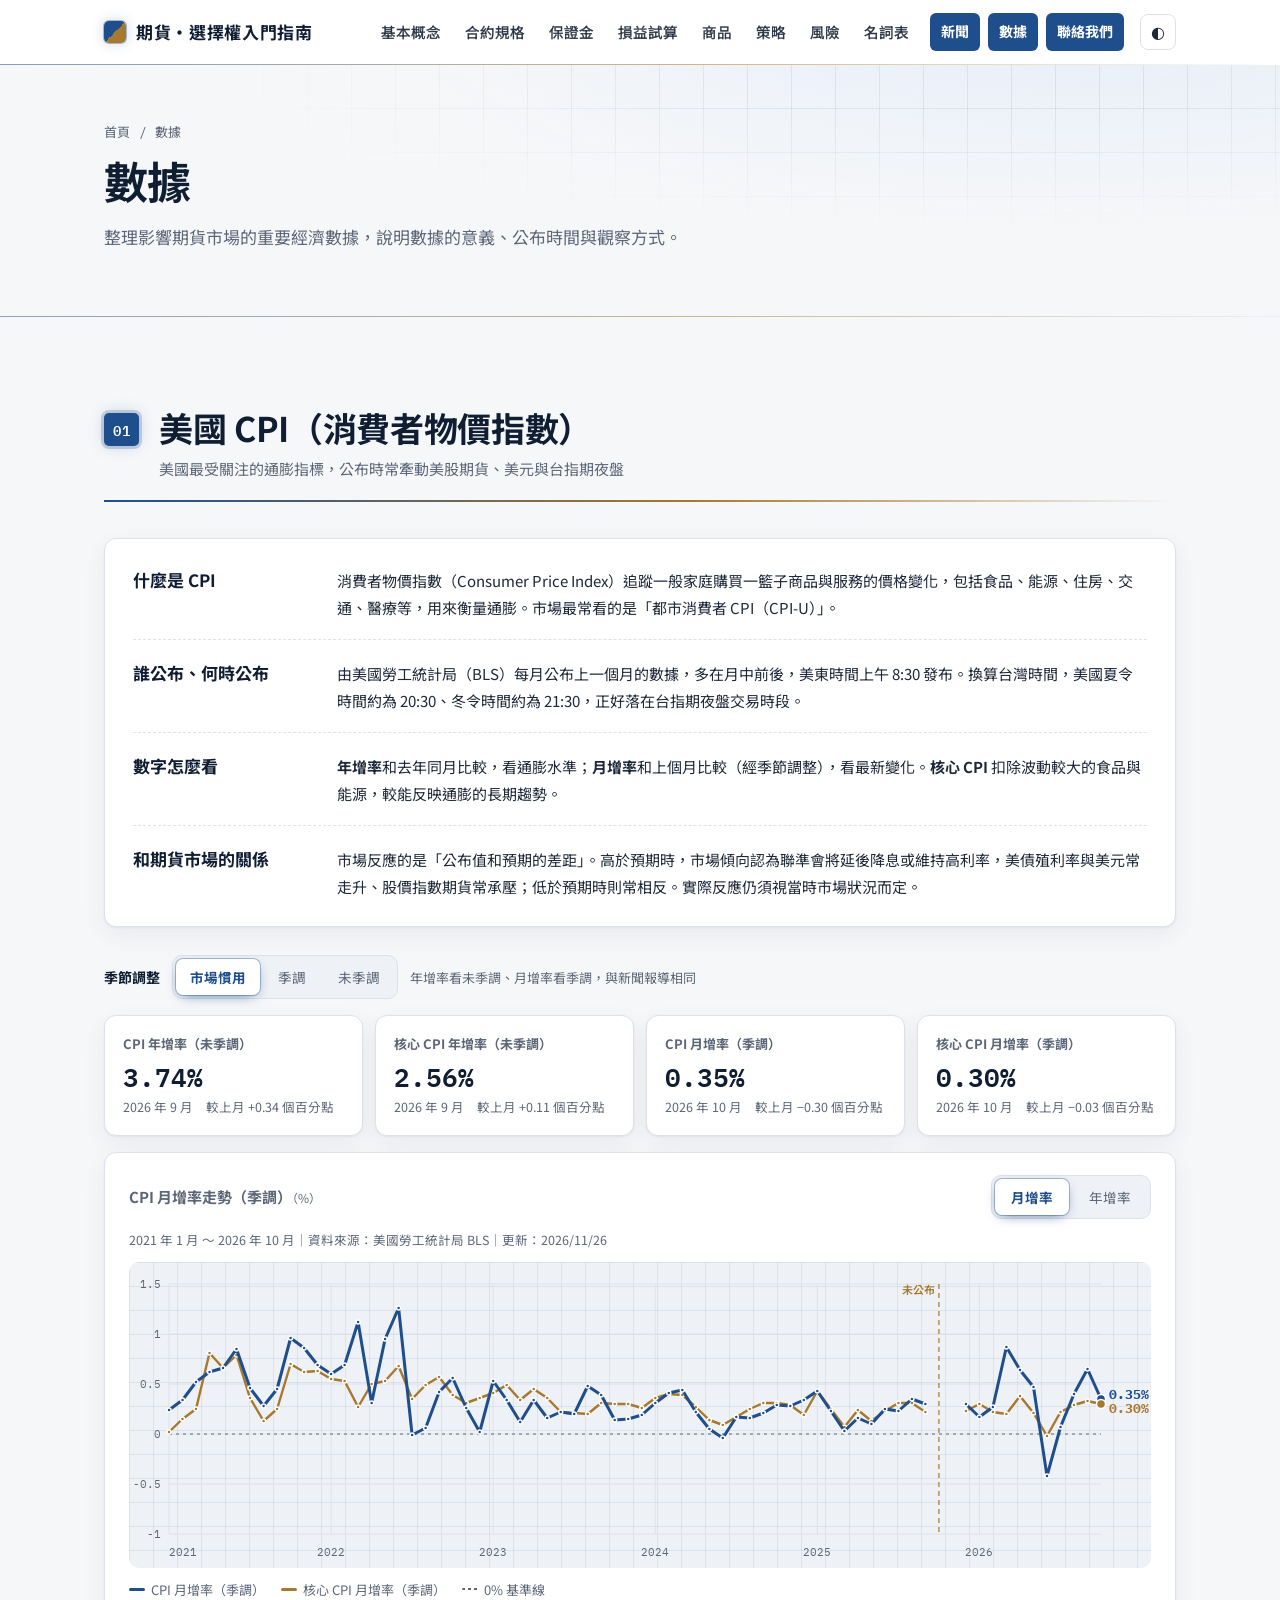
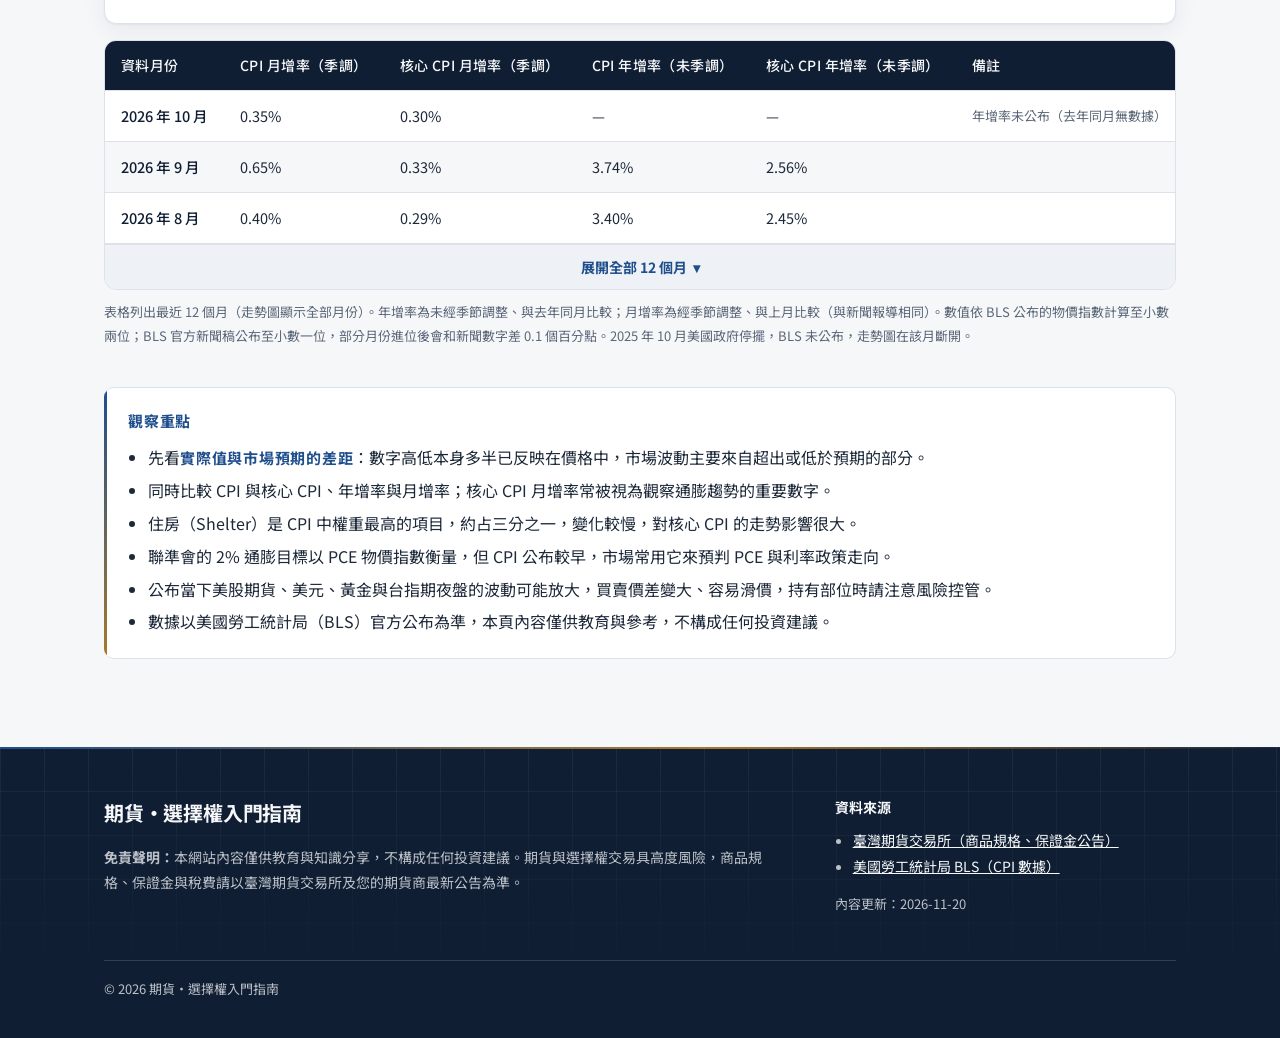
==== analysis.html @ 8fcea5b5 "數據頁：CPI 新增「季節調整」切換（市場慣用／季調／未季調），最新數據、走勢圖與表格同步切換並標示季調或未季調；data.js 加入季調年增率與未季調月增率 Co-Authored-By: Clau" ====
<!doctype html>
<html lang="zh-Hant">
<head>
  <meta charset="utf-8">
  <meta name="viewport" content="width=device-width, initial-scale=1">
  <title>數據｜期貨・選擇權入門指南</title>
  <meta name="description" content="影響期貨市場的重要經濟數據：美國 CPI（消費者物價指數）的意義、公布時間、觀察方式與走勢圖。">
  <link rel="preconnect" href="https://fonts.googleapis.com">
  <link rel="preconnect" href="https://fonts.gstatic.com" crossorigin>
  <!-- 字型非同步載入：先用系統字型顯示，不擋住畫面 -->
  <link rel="stylesheet" href="https://fonts.googleapis.com/css2?family=Noto+Sans+TC:wght@400;700&amp;family=IBM+Plex+Mono:wght@400;600&amp;display=swap" media="print" onload="this.media='all'">
  <noscript><link rel="stylesheet" href="https://fonts.googleapis.com/css2?family=Noto+Sans+TC:wght@400;700&amp;family=IBM+Plex+Mono:wght@400;600&amp;display=swap"></noscript>
  <link rel="stylesheet" href="style.css">
  <!-- 先套用上次選的深淺色，避免畫面閃一下 -->
  <script>try{var t=localStorage.getItem("theme");if(t)document.documentElement.dataset.theme=t}catch(e){}</script>
</head>
<body>
  <header class="topbar">
    <div class="wrap topbar-inner">
      <a class="brand" href="index.html"><span class="brand-mark" aria-hidden="true"></span>期貨・選擇權入門指南</a>
      <button class="menu-btn" aria-label="開啟選單" aria-expanded="false">☰</button>
      <nav class="nav">
        <a href="index.html#what">基本概念</a>
        <a href="index.html#terms">合約規格</a>
        <a href="index.html#margin">保證金</a>
        <a href="index.html#calc">損益試算</a>
        <a href="index.html#products">商品</a>
        <a href="options-strategy.html" data-page="strategy">策略</a>
        <a href="index.html#risk">風險</a>
        <a href="glossary.html" data-page="glossary">名詞表</a>
        <a href="news.html" data-page="news" class="nav-cta">新聞</a>
        <a href="analysis.html" data-page="analysis" class="nav-cta nav-cta-alt active" aria-current="page">數據</a>
        <a href="contact.html" data-page="contact" class="nav-cta">聯絡我們</a>
      </nav>
      <button class="theme-btn" aria-label="切換深淺色">◐</button>
    </div>
  </header>

  <main id="top">
    <section class="page-hero">
      <div class="wrap">
        <nav class="crumbs" aria-label="麵包屑"><a href="index.html">首頁</a><span>/</span>數據</nav>
        <h1>數據</h1>
        <!-- 篩選器恢復顯示時，把下一行換回：輸入選擇權報價與你對行情的看法，系統會判讀權利金貴或便宜，並從策略庫中篩選出符合條件的組合。 -->
        <p class="lead">整理影響期貨市場的重要經濟數據，說明數據的意義、公布時間與觀察方式。</p>
      </div>
    </section>

    <section class="section" id="cpi">
      <div class="wrap">
        <header class="sec-head">
          <span class="num">01</span>
          <div><h2>美國 CPI（消費者物價指數）</h2><p>美國最受關注的通膨指標，公布時常牽動美股期貨、美元與台指期夜盤</p></div>
        </header>

        <article class="card cpi-intro">
          <section class="cpi-item"><h3>什麼是 CPI</h3><p>消費者物價指數（Consumer Price Index）追蹤一般家庭購買一籃子商品與服務的價格變化，包括食品、能源、住房、交通、醫療等，用來衡量通膨。市場最常看的是「都市消費者 CPI（CPI-U）」。</p></section>
          <section class="cpi-item"><h3>誰公布、何時公布</h3><p>由美國勞工統計局（BLS）每月公布上一個月的數據，多在月中前後，美東時間上午 8:30 發布。換算台灣時間，美國夏令時間約為 20:30、冬令時間約為 21:30，正好落在台指期夜盤交易時段。</p></section>
          <section class="cpi-item"><h3>數字怎麼看</h3><p><b>年增率</b>和去年同月比較，看通膨水準；<b>月增率</b>和上個月比較（經季節調整），看最新變化。<b>核心 CPI</b> 扣除波動較大的食品與能源，較能反映通膨的長期趨勢。</p></section>
          <section class="cpi-item"><h3>和期貨市場的關係</h3><p>市場反應的是「公布值和預期的差距」。高於預期時，市場傾向認為聯準會將延後降息或維持高利率，美債殖利率與美元常走升、股價指數期貨常承壓；低於預期時則常相反。實際反應仍須視當時市場狀況而定。</p></section>
        </article>

        <div class="cpi-panel">
          <div class="cpi-adj" id="cpi-adj" hidden>
            <span class="cpi-adj-l">季節調整</span>
            <div class="tabs cpi-adj-tabs" role="group" aria-label="切換季調或未季調數字">
              <button type="button" class="tab active" data-adj="mkt" aria-pressed="true">市場慣用</button>
              <button type="button" class="tab" data-adj="sa" aria-pressed="false">季調</button>
              <button type="button" class="tab" data-adj="nsa" aria-pressed="false">未季調</button>
            </div>
            <span class="hint" id="cpi-adj-hint"></span>
          </div>
          <div class="cpi-kpis" id="cpi-kpis"></div>
          <p class="hint cpi-extra" id="cpi-extra" hidden></p>
          <div class="card cpi-chart-card">
            <div class="cpi-chart-h">
              <p class="sc-chart-h"><span id="cpi-title">CPI 月增率走勢</span><small>（%）</small></p>
              <div class="tabs cpi-tabs" role="group" aria-label="切換圖表檢視方式">
                <button type="button" class="tab active" data-mode="mom" aria-pressed="true">月增率</button>
                <button type="button" class="tab" data-mode="yoy" aria-pressed="false">年增率</button>
              </div>
            </div>
            <p class="hint cpi-meta" id="cpi-meta"></p>
            <!-- 圖表位置：在 data.js 的 usCpi.rows 填入數據後，這裡會自動畫出走勢圖 -->
            <div class="sc-chart cpi-chart" id="cpi-chart"></div>
            <div class="sc-legend">
              <span><i class="sc-sw sc-sw1"></i><span id="cpi-lg1">CPI 月增率</span></span>
              <span><i class="sc-sw sc-sw2"></i><span id="cpi-lg2">核心 CPI 月增率</span></span>
              <span><i class="sc-sw sc-sw-spot"></i><span id="cpi-lg3">0% 基準線</span></span>
            </div>
          </div>
          <div class="table-wrap cpi-table">
            <table>
              <thead id="cpi-head"></thead>
              <tbody id="cpi-rows"></tbody>
            </table>
            <button type="button" class="cpi-toggle" id="cpi-toggle" aria-controls="cpi-rows" aria-expanded="false" hidden></button>
          </div>
          <p class="hint cpi-note" id="cpi-note"></p>
        </div>

        <div class="keypoints">
          <b>觀察重點</b>
          <ul>
            <li>先看<b>實際值與市場預期的差距</b>：數字高低本身多半已反映在價格中，市場波動主要來自超出或低於預期的部分。</li>
            <li>同時比較 CPI 與核心 CPI、年增率與月增率；核心 CPI 月增率常被視為觀察通膨趨勢的重要數字。</li>
            <li>住房（Shelter）是 CPI 中權重最高的項目，約占三分之一，變化較慢，對核心 CPI 的走勢影響很大。</li>
            <li>聯準會的 2% 通膨目標以 PCE 物價指數衡量，但 CPI 公布較早，市場常用它來預判 PCE 與利率政策走向。</li>
            <li>公布當下美股期貨、美元、黃金與台指期夜盤的波動可能放大，買賣價差變大、容易滑價，持有部位時請注意風險控管。</li>
            <li>數據以美國勞工統計局（BLS）官方公布為準，本頁內容僅供教育與參考，不構成任何投資建議。</li>
          </ul>
        </div>
      </div>
    </section>

    <!-- 選擇權策略篩選器暫時停用：要恢復顯示，刪掉下一行的 hidden -->
    <section class="section" id="screener" hidden>
      <div class="wrap">
        <header class="sec-head">
          <span class="num">02</span>
          <div><h2>選擇權策略篩選器</h2><p>依你的報價、看法與資金條件，比較各策略的損益與所需資金</p></div>
        </header>

        <div class="sc">
          <form class="sc-form" id="sc-form" autocomplete="off">
            <fieldset class="sc-box">
              <legend><span class="sc-step">1</span>市場報價</legend>
              <div class="sc-row4">
                <label>台指現價<input id="sc-spot" type="number" step="any"></label>
                <label>期貨價格<input id="sc-fut" type="number" step="any"></label>
                <label>距到期天數<input id="sc-days" type="number" min="1" step="1"></label>
                <label>每檔間隔<select id="sc-step" aria-describedby="sc-chain-hint"></select></label>
              </div>
              <div class="sc-chain">
                <div class="sc-chain-h"><span>履約價</span><span>Call 權利金</span><span>Put 權利金</span></div>
                <div id="sc-chain"></div>
              </div>
              <p class="hint" id="sc-chain-hint">臺指選擇權履約價間距固定 50 點，表格的 5 檔依「每檔間隔」排開（都是 50 的倍數）。改變間隔時，價平以外的報價會清空並改用價平隱含波動率估算（灰字），請再填入實際報價。價平以台指現價最接近的履約價為準。</p>
              <details class="sc-more">
                <summary>判讀與保證金參數</summary>
                <div class="sc-row4">
                  <label>參考 IV（%）<input id="sc-refiv" type="number" min="1" step="any"></label>
                  <label>A 值（元）<input id="sc-a" type="number" min="0" step="any"></label>
                  <label>B 值（元）<input id="sc-b" type="number" min="0" step="any"></label>
                  <label>C 值（元）<input id="sc-cval" type="number" min="0" step="any"></label>
                </div>
                <p class="hint">參考 IV 用來判斷權利金偏貴或偏便宜，可填近期平均 IV 或台指 VIX。A、B、C 值預設帶入期交所公告的臺指選擇權原始保證金（<span id="sc-mdate"></span>），期交所調整時可自行修改。</p>
              </details>
            </fieldset>

            <fieldset class="sc-box">
              <legend><span class="sc-step">2</span>你的看法與條件</legend>
              <div class="seg sc-seg sc-seg6" role="radiogroup" aria-label="行情看法">
                <label><input type="radio" name="sc-view" value="bigup"><span>大漲</span></label>
                <label><input type="radio" name="sc-view" value="up" checked><span>小漲</span></label>
                <label><input type="radio" name="sc-view" value="flat"><span>盤整</span></label>
                <label><input type="radio" name="sc-view" value="dn"><span>小跌</span></label>
                <label><input type="radio" name="sc-view" value="bigdn"><span>大跌</span></label>
                <label><input type="radio" name="sc-view" value="vol"><span>大波動</span></label>
              </div>
              <div class="sc-row2">
                <label>目標價（可不填）<input id="sc-target" type="number" step="any" placeholder="依看法自動設定"></label>
                <label>資金上限（元）<input id="sc-budget" type="number" min="0" step="any"></label>
              </div>
              <div class="sc-row2">
                <div class="sc-field"><span class="sc-lbl">風險限制</span>
                  <div class="seg sc-seg" role="radiogroup" aria-label="風險限制">
                    <label><input type="radio" name="sc-risk" value="limited" checked><span>虧損有上限</span></label>
                    <label><input type="radio" name="sc-risk" value="any"><span>不限</span></label>
                  </div>
                </div>
                <div class="sc-field"><span class="sc-lbl">優先考量</span>
                  <div class="seg sc-seg" role="radiogroup" aria-label="優先考量">
                    <label><input type="radio" name="sc-rank" value="ret" checked><span>報酬</span></label>
                    <label><input type="radio" name="sc-rank" value="cost"><span>成本</span></label>
                  </div>
                </div>
              </div>
            </fieldset>
          </form>

          <div class="sc-out" aria-live="polite">
            <div class="calc-output sc-read">
              <div class="sc-read-h"><span class="sc-step">3</span>市場判讀</div>
              <div class="out-grid sc-read-grid" id="sc-read"></div>
              <p class="note" id="sc-read-note"></p>
            </div>
            <div class="sc-res">
              <div class="sc-res-h"><span class="sc-step">4</span><div><b>符合你條件的策略</b><small id="sc-count"></small></div></div>
              <div id="sc-top"></div>
              <div class="card sc-chart-card" id="sc-chart-card">
                <p class="sc-chart-h">到期損益比較<small>（點）</small></p>
                <div class="sc-chart" id="sc-chart"></div>
                <div class="sc-legend" id="sc-legend"></div>
              </div>
              <div id="sc-more"></div>
            </div>
          </div>
        </div>

        <div class="keypoints">
          <b>篩選方式</b>
          <ul>
            <li>先依看法設定情境價：沒填目標價時，小漲／小跌為現價 ± 0.4 倍預期波動，大漲／大跌為 ± 1 倍，盤整為現價，大波動看上下兩邊各 1.3 倍（你預期的波動要比市場大）。</li>
            <li>只留下「看對時會賺錢、而且明顯比看錯方向時好」的策略；大漲／大跌還要比價格不動時賺得多，盤整則要比價格大幅移動時好。看對時的獲利也要夠大（相對於可能的虧損），再排除超出資金上限或不符合風險限制的組合。</li>
            <li>報酬是看對時的獲利 ÷ 所需資金；成本是所需資金（權利金 ＋ 保證金估算）。</li>
            <li>權利金偏高時，先收權利金的策略略為加分；偏低時，付權利金的策略略為加分。每個策略會比較不同履約價的組合，只顯示條件最好的那一組。</li>
            <li>保證金依期交所公式粗估：單一賣方為權利金市值 ＋ Max(A 值 − 價外值, B 值)，價差拆成組合單計算，實際以期貨商計收為準。</li>
            <li>本工具僅供教育與試算參考，不構成任何投資建議。</li>
          </ul>
        </div>
        <div class="back-row"><a class="btn ghost" href="options-strategy.html">查看全部選擇權策略 →</a></div>
      </div>
    </section>
  </main>

  <footer class="footer">
    <div class="wrap footer-grid">
      <div>
        <p class="footer-brand">期貨・選擇權入門指南</p>
        <p><strong>免責聲明：</strong>本網站內容僅供教育與知識分享，不構成任何投資建議。期貨與選擇權交易具高度風險，商品規格、保證金與稅費請以臺灣期貨交易所及您的期貨商最新公告為準。</p>
      </div>
      <div>
        <p class="footer-h">資料來源</p>
        <ul class="sources">
          <li><a href="https://www.taifex.com.tw/" target="_blank" rel="noopener">臺灣期貨交易所（商品規格、保證金公告）</a></li>
          <li><a href="https://www.bls.gov/cpi/" target="_blank" rel="noopener">美國勞工統計局 BLS（CPI 數據）</a></li>
        </ul>
        <p class="small">內容更新：<span id="updated"></span></p>
      </div>
    </div>
    <div class="wrap"><p class="small copy">© <span id="year"></span> 期貨・選擇權入門指南</p></div>
  </footer>

  <script src="data.js" defer></script>
  <script src="script.js" defer></script>
</body>
</html>
---- style.css ----
/* ============ 色彩（想換配色改這裡） ============ */
:root {
  --bg: #f6f7f9;
  --bg-alt: #eef1f5;
  --surface: #ffffff;
  --ink: #0f1e33;        /* 主要深色（標題、品牌） */
  --text: #1d2939;
  --muted: #5b6778;
  --line: #dde2ea;
  --accent: #1f4e8c;     /* 主色 */
  --accent-soft: #e6eef8;
  --gold: #a7792e;       /* 點綴色 */
  --up: #c62828;         /* 台灣慣例：紅漲 */
  --down: #13804a;       /* 綠跌 */
  --warn-bg: #fdf3f2;
  --warn-line: #c62828;
  --shadow: 0 1px 2px rgba(15,30,51,.05), 0 8px 24px rgba(15,30,51,.06);
  color-scheme: light;
}
@media (prefers-color-scheme: dark) {
  :root:not([data-theme="light"]) {
    --bg: #0c1420; --bg-alt: #111b2a; --surface: #162234; --ink: #e8edf5; --text: #d9e0ea; --muted: #94a1b3;
    --line: #26344a; --accent: #7aa7e6; --accent-soft: #1a2c47; --gold: #d4a75a; --up: #ff6b6b; --down: #3ccf86;
    --warn-bg: #2a1a1d; --warn-line: #ff6b6b; --shadow: none; color-scheme: dark;
  }
}
:root[data-theme="dark"] {
  --bg: #0c1420; --bg-alt: #111b2a; --surface: #162234; --ink: #e8edf5; --text: #d9e0ea; --muted: #94a1b3;
  --line: #26344a; --accent: #7aa7e6; --accent-soft: #1a2c47; --gold: #d4a75a; --up: #ff6b6b; --down: #3ccf86;
  --warn-bg: #2a1a1d; --warn-line: #ff6b6b; --shadow: none; color-scheme: dark;
}

/* ============ 基礎 ============ */
* { box-sizing: border-box; }
[hidden] { display: none !important; }
html { scroll-behavior: smooth; scroll-padding-top: 76px; }
body {
  margin: 0; background: var(--bg); color: var(--text);
  font-family: "Noto Sans TC", "PingFang TC", "Microsoft JhengHei", system-ui, -apple-system, sans-serif;
  line-height: 1.8; font-size: 16px; -webkit-font-smoothing: antialiased;
}
.wrap { max-width: 1120px; margin: 0 auto; padding: 0 24px; }
a { color: var(--accent); }
.mono, .num-table td, .out-grid b, .out-main strong, .out-main em {
  font-family: "IBM Plex Mono", ui-monospace, monospace; font-variant-numeric: tabular-nums;
}
h1, h2, .footer-brand { font-family: inherit; font-weight: 700; letter-spacing: -.01em; color: var(--ink); }

/* ============ 頂部選單 ============ */
.topbar {
  position: sticky; top: 0; z-index: 10;
  background: color-mix(in srgb, var(--surface) 92%, transparent);
  backdrop-filter: blur(10px); border-bottom: 1px solid var(--line);
}
.topbar-inner { display: flex; align-items: center; gap: 16px; height: 64px; }
.brand { display: flex; align-items: center; gap: 10px; font-weight: 700; font-size: 17px; color: var(--ink); text-decoration: none; letter-spacing: .04em; white-space: nowrap; }
.brand-mark { width: 22px; height: 22px; border-radius: 5px; background: linear-gradient(135deg, var(--accent) 0 50%, var(--gold) 50% 100%); }
.nav { display: flex; gap: 2px; margin-left: auto; align-items: center; }
.nav a { color: var(--muted); text-decoration: none; font-size: 14px; padding: 6px 11px; border-radius: 6px; white-space: nowrap; }
.nav a:hover, .nav a.active { color: var(--ink); background: var(--bg-alt); }
.nav a.nav-cta { background: var(--accent); color: #fff; font-weight: 700; margin-left: 8px; }
.nav a.nav-cta:hover { background: var(--accent); color: #fff; filter: brightness(1.1); }
/* 數據：與「聯絡我們」同款實心按鈕；兩顆並排時間距縮小 */
.nav a.nav-cta + a.nav-cta { margin-left: 6px; }
.coming-soon { max-width: 640px; }
.card.coming-soon p { margin: 4px 0 20px; }
.coming-actions { display: flex; gap: 12px; flex-wrap: wrap; }
:root[data-theme="dark"] .nav a.nav-cta { color: #0c1420; }
@media (prefers-color-scheme: dark) { :root:not([data-theme="light"]) .nav a.nav-cta { color: #0c1420; } }
.theme-btn, .menu-btn {
  border: 1px solid var(--line); background: var(--surface); color: var(--text);
  width: 36px; height: 36px; border-radius: 8px; cursor: pointer; font-size: 16px; flex: none;
}
.menu-btn { display: none; margin-left: auto; }

/* ============ 封面 ============ */
.hero { padding: 72px 0 56px; background:
  radial-gradient(1200px 400px at 85% -10%, var(--accent-soft), transparent 70%), var(--bg);
  border-bottom: 1px solid var(--line); }
.hero-grid { display: grid; grid-template-columns: 1.25fr 1fr; gap: 56px; align-items: center; }
.kicker { color: var(--gold); font-weight: 700; font-size: 14px; letter-spacing: .12em; margin: 0 0 14px; }
.hero h1 { font-size: clamp(32px, 5vw, 52px); line-height: 1.25; margin: 0 0 20px; font-weight: 700; letter-spacing: .01em; }
.hero h1 em { font-style: normal; color: var(--accent); }
.lead { font-size: 17px; color: var(--muted); margin: 0 0 30px; max-width: 600px; }
.hero-cta { display: flex; gap: 12px; flex-wrap: wrap; }
.btn { display: inline-block; padding: 12px 24px; border-radius: 8px; font-weight: 700; text-decoration: none; font-size: 15px; }
.btn.primary { background: var(--accent); color: #fff; }
:root[data-theme="dark"] .btn.primary { color: #0c1420; }
@media (prefers-color-scheme: dark) { :root:not([data-theme="light"]) .btn.primary { color: #0c1420; } }
.btn.ghost { border: 1px solid var(--line); color: var(--ink); background: var(--surface); }

/* 規格卡 */
.spec-sheet { background: var(--surface); border: 1px solid var(--line); border-radius: 14px; box-shadow: var(--shadow); overflow: hidden; }
.spec-sheet header { display: flex; align-items: center; gap: 14px; padding: 18px 22px; border-bottom: 1px solid var(--line); }
.spec-code { background: var(--ink); color: var(--bg); font-weight: 600; font-size: 15px; padding: 6px 10px; border-radius: 6px; }
.spec-sheet header b { display: block; color: var(--ink); font-size: 17px; line-height: 1.3; }
.spec-sheet header small { color: var(--muted); font-size: 13px; }
.spec-sheet dl { margin: 0; padding: 6px 22px; }
.spec-sheet dl div { display: flex; justify-content: space-between; gap: 16px; padding: 10px 0; border-bottom: 1px dashed var(--line); font-size: 15px; }
.spec-sheet dl div:last-child { border-bottom: 0; }
.spec-sheet dt { color: var(--muted); }
.spec-sheet dd { margin: 0; text-align: right; color: var(--ink); }
.spec-example { background: var(--accent-soft); padding: 14px 22px; display: flex; flex-direction: column; }
.spec-example span { font-size: 13px; color: var(--muted); }
.spec-example b { color: var(--accent); font-size: 17px; }
.spec-note { margin: 0; padding: 10px 22px; font-size: 12px; color: var(--muted); border-top: 1px solid var(--line); }

.stats { display: grid; grid-template-columns: repeat(4, 1fr); margin-top: 56px; border-top: 1px solid var(--line); }
.stats div { padding: 20px 20px 0 0; border-right: 1px solid var(--line); padding-left: 20px; }
.stats div:first-child { padding-left: 0; }
.stats div:last-child { border-right: 0; }
.stat-k { display: block; font-weight: 700; color: var(--ink); font-size: 17px; }
.stat-v { color: var(--muted); font-size: 14px; }

/* ============ 段落 ============ */
.section { padding: 88px 0; }
.section.alt { background: var(--bg-alt); }
.sec-head { display: flex; gap: 20px; align-items: flex-start; margin-bottom: 36px; padding-bottom: 20px; border-bottom: 2px solid var(--ink); }
.sec-head .num { font-family: "IBM Plex Mono", monospace; font-size: 14px; font-weight: 600; color: #fff; background: var(--accent); padding: 4px 9px; border-radius: 5px; margin-top: 8px; }
:root[data-theme="dark"] .sec-head .num { color: #0c1420; }
@media (prefers-color-scheme: dark) { :root:not([data-theme="light"]) .sec-head .num { color: #0c1420; } }
.sec-head h2 { font-size: clamp(26px, 3.6vw, 34px); margin: 0; line-height: 1.35; }
.sec-head p { margin: 4px 0 0; color: var(--muted); font-size: 15px; }
h3 { margin: 0 0 8px; font-size: 18px; color: var(--ink); }
h3.sub { margin: 52px 0 16px; font-size: 20px; padding-left: 12px; border-left: 4px solid var(--gold); line-height: 1.4; }
.prose h3.sub:first-of-type { margin-top: 32px; }
.intro { color: var(--muted); margin: -6px 0 20px; max-width: 760px; }
.two-col { display: grid; grid-template-columns: 1.05fr 1fr; gap: 48px; align-items: start; }
.prose p { margin: 0 0 16px; }

.card { background: var(--surface); border: 1px solid var(--line); border-radius: 12px; padding: 22px 24px; box-shadow: var(--shadow); }
.card p { margin: 0; color: var(--muted); font-size: 15px; }
.grid { display: grid; grid-template-columns: repeat(auto-fill, minmax(250px, 1fr)); gap: 16px; }
.card-idx { display: block; font-family: "IBM Plex Mono", monospace; font-size: 12px; color: var(--gold); font-weight: 600; letter-spacing: .08em; margin-bottom: 6px; }
.spec-grid { grid-template-columns: repeat(3, 1fr); }
.spec-grid .card { border-top: 3px solid var(--accent); }
@media (max-width: 860px) { .spec-grid { grid-template-columns: repeat(2, 1fr); } }
@media (max-width: 540px) { .spec-grid { grid-template-columns: 1fr; } }

.roles { list-style: none; padding: 0; margin: 0; display: grid; gap: 10px; }
.roles li { display: grid; grid-template-columns: 72px 1fr; gap: 12px; padding: 14px 16px; background: var(--surface); border: 1px solid var(--line); border-radius: 10px; }
.roles b { color: var(--accent); }
.roles span { color: var(--muted); font-size: 15px; }

/* 圖表 */
.figure { margin: 0; background: var(--surface); border: 1px solid var(--line); border-radius: 12px; padding: 18px 20px; box-shadow: var(--shadow); }
.figure figcaption { display: flex; justify-content: space-between; flex-wrap: wrap; gap: 4px 12px; margin-bottom: 10px; font-size: 14px; }
.figure figcaption b { color: var(--ink); }
.figure figcaption span { color: var(--muted); }
.figure svg { width: 100%; height: auto; display: block; }
.fig-note { font-size: 13px; color: var(--muted); margin: 10px 0 0; }
.grid-lines line { stroke: var(--line); stroke-width: 1; }
.axis { stroke: var(--muted); stroke-width: 1.2; }
.tick text { fill: var(--muted); font-size: 11px; font-family: "IBM Plex Mono", monospace; }
.ln-long { stroke: var(--up); stroke-width: 2.5; }
.ln-short { stroke: var(--down); stroke-width: 2.5; }
.dot { fill: var(--ink); }
.lbl-long { fill: var(--up); font-size: 13px; font-weight: 700; }
.lbl-short { fill: var(--down); font-size: 13px; font-weight: 700; }
.lbl-mute { fill: var(--muted); font-size: 12px; }
.ln-equity { fill: none; stroke: var(--accent); stroke-width: 2.5; }
.ln-init { stroke: var(--muted); stroke-width: 1.2; stroke-dasharray: 5 4; }
.ln-maint { stroke: var(--up); stroke-width: 1.4; stroke-dasharray: 5 4; }
.pt { fill: var(--surface); stroke: var(--accent); stroke-width: 2.5; }
.pt.call { fill: var(--up); stroke: var(--up); }
.lbl-call { fill: var(--up); font-size: 12px; font-weight: 700; }
.lbl-val { fill: var(--ink); font-size: 11px; font-family: "IBM Plex Mono", monospace; }

.mc { display: grid; grid-template-columns: 1fr 1fr; gap: 24px; align-items: start; }

/* 表格 */
.table-wrap { overflow-x: auto; border: 1px solid var(--line); border-radius: 12px; background: var(--surface); }
table { width: 100%; border-collapse: collapse; font-size: 15px; min-width: 520px; }
th, td { text-align: left; padding: 12px 16px; border-bottom: 1px solid var(--line); }
thead th { background: var(--ink); color: var(--bg); font-weight: 500; font-size: 14px; letter-spacing: .03em; }
tbody tr:last-child td { border-bottom: 0; }
tbody tr:nth-child(even) td { background: color-mix(in srgb, var(--bg-alt) 55%, transparent); }
tbody td:first-child { font-weight: 500; color: var(--ink); }
.compare td.hl { color: var(--up); font-weight: 700; }
.num-table { min-width: 460px; }
.num-table td:not(:first-child), .num-table th:not(:first-child) { text-align: right; }
.num-table td:first-child { font-family: "Noto Sans TC", sans-serif; }
.tag { display: inline-block; font-family: "Noto Sans TC", sans-serif; font-size: 12px; padding: 2px 8px; border-radius: 99px; background: var(--bg-alt); color: var(--muted); }
.tag.call { background: var(--up); color: #fff; font-weight: 700; }
.tag.cut { background: var(--ink); color: var(--bg); font-weight: 700; }
#settle-list { grid-template-columns: repeat(auto-fit, minmax(250px, 1fr)); }
.settle-formula { margin-top: 18px; }
.wrap > h3.sub:first-child { margin-top: 0; }
.settle-link { margin-top: 28px; }
.ct-open { max-width: 640px; margin-top: 20px; }
.ct-layout { display: grid; grid-template-columns: minmax(0, 480px) minmax(0, 1fr); gap: 32px; align-items: start; }
.ct-layout .ct-flyer { order: -1; }
.ct-main { position: sticky; top: 88px; max-width: 640px; }
.ct-flyer { margin: 0; }
.ct-flyer[hidden] { display: none; }
.ct-layout:has(> .ct-flyer[hidden]) { grid-template-columns: minmax(0, 640px); }
.ct-layout:has(> .ct-flyer[hidden]) .ct-main { position: static; }
.ct-flyer a { display: block; border-radius: 12px; }
.ct-flyer img { display: block; width: 100%; height: auto; border-radius: 12px; box-shadow: var(--shadow); transition: transform .2s ease, box-shadow .2s ease; }
.ct-flyer a:hover img { transform: translateY(-2px); }
.ct-flyer figcaption { margin-top: 10px; text-align: center; font-size: 13px; color: var(--muted); }
@media (max-width: 900px) { .ct-layout { grid-template-columns: minmax(0, 640px); gap: 24px; } .ct-layout .ct-flyer { order: 0; } .ct-main { position: static; } }
.sec-head-link { white-space: nowrap; padding: 9px 18px; }
.seg.seg3.seg-prod label input:checked + span { background: var(--accent); color: #fff; }
.rc-head { margin: 0; font-size: 14px; opacity: .8; }
.rc-head b { font-size: 16px; opacity: 1; }
.rc-dirs { display: grid; grid-template-columns: 1fr 1fr; gap: 14px; }
.rc-dir { background: color-mix(in srgb, var(--bg) 7%, transparent); border: 1px solid color-mix(in srgb, var(--bg) 14%, transparent); border-radius: 10px; padding: 14px 16px; display: flex; flex-direction: column; gap: 12px; min-width: 0; }
.rc-dir-h { align-self: flex-start; font-size: 14px; font-weight: 700; padding: 3px 12px; border-radius: 99px; color: #fff; }
.rc-dir.long .rc-dir-h { background: var(--up); } .rc-dir.short .rc-dir-h { background: var(--down); }
.rc-row { display: flex; flex-direction: column; gap: 2px; padding-top: 10px; border-top: 1px solid color-mix(in srgb, var(--bg) 14%, transparent); }
.rc-lbl { font-size: 13px; font-weight: 700; display: flex; gap: 6px; align-items: baseline; flex-wrap: wrap; }
.rc-lbl small { font-weight: 400; opacity: .65; font-size: 12px; }
.rc-row.call .rc-lbl { color: var(--gold); } .rc-row.cut .rc-lbl { color: #ff8a80; }
.rc-price { font-family: "IBM Plex Mono", "Noto Sans TC", monospace; font-size: clamp(18px, 1.9vw, 22px); font-weight: 600; }
.rc-price small { font-size: 13px; font-weight: 400; opacity: .75; }
.rc-pts { font-size: 12px; opacity: .65; font-family: "IBM Plex Mono", "Noto Sans TC", monospace; }
@media (max-width: 520px) { .rc-dirs { grid-template-columns: 1fr; } }
:root[data-theme="dark"] .seg.seg3.seg-prod label input:checked + span { color: #0c1420; }
@media (prefers-color-scheme: dark) { :root:not([data-theme="light"]) .seg.seg3.seg-prod label input:checked + span { color: #0c1420; } }
.tips { margin-top: 24px; background: color-mix(in srgb, var(--gold) 10%, var(--surface)); border: 1px solid color-mix(in srgb, var(--gold) 35%, transparent); border-left: 4px solid var(--gold); border-radius: 10px; padding: 18px 24px; }
.tips-h { display: flex; align-items: center; gap: 8px; font-size: 16px; color: var(--ink); }
.tips p { margin: 8px 0 0; }
.tips ul { margin: 8px 0 0; padding-left: 20px; color: var(--muted); font-size: 15px; }
.tips li { margin-bottom: 4px; }
.mr-table th, .mr-table td { white-space: nowrap; }
.pos { color: var(--up); } .neg { color: var(--down); }

/* 重點整理 */
.keypoints { margin-top: 40px; background: var(--surface); border: 1px solid var(--line); border-left: 4px solid var(--accent); border-radius: 10px; padding: 18px 24px; }
.keypoints b { color: var(--accent); font-size: 15px; letter-spacing: .05em; }
.keypoints ul { margin: 8px 0 0; padding-left: 20px; }
.keypoints li { margin-bottom: 4px; }

.formula { display: flex; flex-wrap: wrap; align-items: center; gap: 10px; background: var(--ink); color: var(--bg); padding: 16px 20px; border-radius: 10px; margin: 0 0 18px; font-size: 16px; }
.formula b { color: var(--gold); font-family: "IBM Plex Mono", monospace; }
.defs { margin: 8px 0 0; }
.defs dt { font-weight: 700; margin-top: 16px; color: var(--ink); }
.defs dt:first-child { margin-top: 0; }
.defs dd { margin: 2px 0 0; color: var(--muted); font-size: 15px; }

/* ============ 試算器 ============ */
.calc { display: grid; grid-template-columns: 1fr 1fr; gap: 24px; }
.calc-inputs { display: grid; grid-template-columns: 1fr 1fr; gap: 16px; background: var(--surface); border: 1px solid var(--line); border-radius: 12px; padding: 24px; align-content: start; box-shadow: var(--shadow); }
.calc-inputs label { display: flex; flex-direction: column; gap: 6px; font-size: 14px; font-weight: 500; color: var(--ink); }
.calc-inputs > label:first-child, #c-custom-wrap, .seg { grid-column: 1 / -1; }
input, select {
  font: inherit; font-size: 15px; padding: 10px 12px; border-radius: 8px;
  border: 1px solid var(--line); background: var(--bg); color: var(--text); width: 100%;
}
input[type="number"] { font-family: "IBM Plex Mono", monospace; }
input:focus, select:focus { outline: 2px solid var(--accent); outline-offset: 1px; }
.seg { display: grid; grid-template-columns: 1fr 1fr; border: 1px solid var(--line); border-radius: 8px; overflow: hidden; }
.seg label { flex-direction: row; position: relative; overflow: hidden; }
.seg input { position: absolute; opacity: 0; pointer-events: none; }
.seg span { flex: 1; text-align: center; padding: 10px; cursor: pointer; background: var(--bg); font-weight: 500; }
.seg label:first-child input:checked + span { background: var(--up); color: #fff; font-weight: 700; }
.seg label:last-child input:checked + span { background: var(--down); color: #fff; font-weight: 700; }
.calc-output { background: var(--ink); color: var(--bg); border-radius: 12px; padding: 24px; display: flex; flex-direction: column; gap: 18px; }
.calc-output .note { color: color-mix(in srgb, var(--bg) 65%, transparent); }
.out-main span { font-size: 14px; display: block; opacity: .7; }
.out-main strong { font-size: clamp(32px, 5vw, 44px); display: block; line-height: 1.25; font-weight: 600; }
.out-main em { font-style: normal; font-size: 15px; }
.calc-output .pos { color: #ff8a80; } .calc-output .neg { color: #5fe0a0; }
:root[data-theme="dark"] .calc-output .pos { color: #c62828; } :root[data-theme="dark"] .calc-output .neg { color: #13804a; }
@media (prefers-color-scheme: dark) {
  :root:not([data-theme="light"]) .calc-output .pos { color: #c62828; }
  :root:not([data-theme="light"]) .calc-output .neg { color: #13804a; }
}
.out-grid { display: grid; grid-template-columns: 1fr 1fr; gap: 1px; background: color-mix(in srgb, var(--bg) 18%, transparent); border-radius: 8px; overflow: hidden; }
.out-grid div { background: var(--ink); padding: 12px 14px; }
.out-grid span { display: block; font-size: 13px; opacity: .65; }
.out-grid b { font-size: 16px; font-weight: 500; }
.bar { height: 8px; background: color-mix(in srgb, var(--bg) 15%, transparent); border-radius: 99px; position: relative; overflow: hidden; }
.bar::after { content: ""; position: absolute; left: 50%; top: 0; bottom: 0; width: 2px; background: color-mix(in srgb, var(--bg) 50%, transparent); }
#o-bar { position: absolute; top: 0; bottom: 0; transition: all .25s ease; }
.bar-scale { display: flex; justify-content: space-between; font-size: 11px; opacity: .55; margin-top: -12px; font-family: "IBM Plex Mono", monospace; }
.note { color: var(--muted); font-size: 13px; margin: 12px 0 0; }

/* ============ 分頁 ============ */
.tabs { display: inline-flex; gap: 4px; background: var(--bg-alt); padding: 4px; border-radius: 10px; margin-bottom: 20px; border: 1px solid var(--line); }
.tab { font: inherit; font-size: 14px; border: 0; background: transparent; color: var(--muted); padding: 8px 18px; border-radius: 7px; cursor: pointer; }
.tab.active { background: var(--surface); color: var(--ink); font-weight: 700; box-shadow: var(--shadow); }
.tab-panel { display: none; }
.tab-panel.active { display: block; }

/* ============ 風險 ============ */
.warn { background: var(--warn-bg); border: 1px solid color-mix(in srgb, var(--warn-line) 30%, transparent); border-left: 5px solid var(--warn-line); border-radius: 10px; padding: 18px 24px; margin-bottom: 24px; }
.warn strong { color: var(--up); font-size: 17px; }
.warn p { margin: 6px 0 0; color: var(--text); }
.rules { padding: 0; margin: 0; list-style: none; counter-reset: r; display: grid; gap: 10px; }
.rules li { counter-increment: r; display: flex; gap: 14px; align-items: baseline; background: var(--surface); border: 1px solid var(--line); border-radius: 10px; padding: 12px 18px; }
.rules li::before { content: counter(r, decimal-leading-zero); font-family: "IBM Plex Mono", monospace; color: var(--gold); font-weight: 600; font-size: 14px; }

/* ============ 名詞表 ============ */
.search { max-width: 440px; margin-bottom: 20px; }
.glossary { display: grid; grid-template-columns: repeat(auto-fill, minmax(320px, 1fr)); gap: 0 32px; margin: 0; }
.glossary div { padding: 14px 0; border-bottom: 1px solid var(--line); }
.glossary dt { font-weight: 700; color: var(--ink); }
.glossary dd { margin: 2px 0 0; color: var(--muted); font-size: 15px; }

/* 01 期貨／選擇權切換 */
.sec-head-switch { align-items: center; flex-wrap: wrap; }
.sec-head-switch .num { margin-top: 0; align-self: flex-start; margin-top: 8px; }
.sec-head-text { flex: 1 1 260px; }
.tabs.switch { margin: 0; }
.tabs.switch .tab { padding: 9px 24px; font-size: 15px; }
.quad { min-width: 480px; }
.quad td { vertical-align: top; font-size: 14px; color: var(--muted); }
.quad td:first-child { white-space: nowrap; }
.quad td:first-child small { display: block; font-weight: 400; color: var(--muted); font-size: 12px; }
.quad td b { display: block; font-family: "IBM Plex Mono", monospace; font-size: 15px; margin-bottom: 2px; }
.moneyness { min-width: 440px; font-size: 14px; }
.moneyness td[colspan] { text-align: center; }
.hl-text { color: var(--up); font-weight: 700; }
.two-col > *, .mc > *, .calc > * { min-width: 0; }

/* 選擇權試算器 */
.seg4 { grid-template-columns: repeat(4, 1fr); }
.seg4 span { display: flex; flex-direction: column; align-items: center; line-height: 1.3; padding: 8px 4px; font-family: "IBM Plex Mono", monospace; font-size: 14px; }
.seg4 span small { font-family: "Noto Sans TC", sans-serif; font-size: 12px; font-weight: 400; opacity: .8; }
.seg4 label + label span { border-left: 1px solid var(--line); }
.seg.seg4 label input:checked + span { background: var(--accent); color: #fff; font-weight: 700; }
:root[data-theme="dark"] .seg.seg4 label input:checked + span { color: #0c1420; }
@media (prefers-color-scheme: dark) { :root:not([data-theme="light"]) .seg.seg4 label input:checked + span { color: #0c1420; } }
.calc-inputs .span2 { grid-column: 1 / -1; }
.seg3 { grid-column: 1 / -1; grid-template-columns: repeat(3, 1fr); }
.seg3 span { display: flex; flex-direction: column; align-items: center; justify-content: center; line-height: 1.3; padding: 8px 4px; font-weight: 700; }
.seg3 span small { font-family: "IBM Plex Mono", monospace; font-size: 11px; font-weight: 400; opacity: .75; }
.seg3 label + label span { border-left: 1px solid var(--line); }
.seg.seg3 label input:checked + span { background: var(--ink); color: var(--bg); }
.seg4.op-single { grid-column: 1 / -1; }
.leg-h { margin: 4px 0 -6px; font-size: 13px; font-weight: 700; color: var(--gold); letter-spacing: .05em; }
.calc-inputs p.hint { margin: -4px 0 0; }
.hint { font-size: 12px; color: var(--muted); font-weight: 400; }
.opt-chart { margin-top: 24px; }
#op-chart svg { width: 100%; height: auto; display: block; }
#op-chart { position: relative; }
.oc-grid line { stroke: var(--line); stroke-width: 1; }
.oc-tick text { fill: var(--muted); font-size: 12px; font-family: "IBM Plex Mono", monospace; }
.oc-fill-up { fill: var(--up); opacity: .12; }
.oc-fill-dn { fill: var(--down); opacity: .12; }
.oc-zero { stroke: var(--muted); stroke-width: 1.5; }
.oc-strike { stroke: var(--muted); stroke-width: 1; stroke-dasharray: 4 4; }
.oc-strike-l { fill: var(--muted); font-size: 12px; }
.oc-line { fill: none; stroke: var(--ink); stroke-width: 2.5; stroke-linejoin: round; stroke-linecap: round; }
.oc-arrow { fill: var(--ink); }
.oc-zone { font-size: 12px; font-weight: 700; letter-spacing: .1em; }
.oc-zone.up { fill: var(--up); } .oc-zone.dn { fill: var(--down); }
.oc-be { fill: var(--surface); stroke: var(--ink); stroke-width: 2; }
.oc-be-l { fill: var(--text); font-size: 12px; font-family: "IBM Plex Mono", "Noto Sans TC", monospace; }
.oc-drop { stroke: var(--muted); stroke-width: 1; stroke-dasharray: 2 3; }
.oc-pt { stroke: var(--surface); stroke-width: 2.5; }
.oc-pt.up { fill: var(--up); } .oc-pt.dn { fill: var(--down); }
.oc-pill rect { fill: var(--ink); }
.oc-pill text { fill: var(--surface); font-size: 12.5px; font-weight: 600; font-family: "IBM Plex Mono", "Noto Sans TC", monospace; }
.oc-cross { stroke: var(--muted); stroke-width: 1; }
.oc-hdot { stroke: var(--surface); stroke-width: 2; }
.oc-hdot.up { fill: var(--up); } .oc-hdot.dn { fill: var(--down); }
.oc-hit { fill: transparent; cursor: crosshair; }
.oc-tip { position: absolute; pointer-events: none; background: var(--surface); border: 1px solid var(--line); box-shadow: var(--shadow), 0 4px 12px rgba(0,0,0,.08);
  border-radius: 8px; padding: 6px 10px; font-size: 13px; display: flex; flex-direction: column; gap: 1px; white-space: nowrap; color: var(--muted); }
.oc-tip b { color: var(--ink); font-family: "IBM Plex Mono", monospace; font-weight: 600; }
.oc-tip b.pos { color: var(--up); } .oc-tip b.neg { color: var(--down); }
.out-grid b.pos { color: var(--up); } .out-grid b.neg { color: var(--down); }
.calc-output .out-grid b.pos { color: #ff8a80; } .calc-output .out-grid b.neg { color: #5fe0a0; }
:root[data-theme="dark"] .calc-output .out-grid b.pos { color: #c62828; } :root[data-theme="dark"] .calc-output .out-grid b.neg { color: #13804a; }
@media (prefers-color-scheme: dark) {
  :root:not([data-theme="light"]) .calc-output .out-grid b.pos { color: #c62828; }
  :root:not([data-theme="light"]) .calc-output .out-grid b.neg { color: #13804a; }
}
@media (max-width: 560px) { .seg4 { grid-template-columns: 1fr 1fr; } .seg4 label:nth-child(3) span { border-left: 0; } .seg4 label:nth-child(n+3) span { border-top: 1px solid var(--line); } }

/* 名詞表獨立頁 */
.page-hero { padding: 56px 0 40px; border-bottom: 1px solid var(--line); background:
  radial-gradient(1000px 300px at 85% -20%, var(--accent-soft), transparent 70%), var(--bg); }
.page-hero h1 { font-size: clamp(30px, 4.5vw, 44px); margin: 8px 0 12px; line-height: 1.3; }
.page-hero .lead { margin-bottom: 24px; }
.page-hero .search { margin-bottom: 18px; }
.crumbs { font-size: 14px; color: var(--muted); display: flex; gap: 8px; }
.crumbs a { color: var(--muted); text-decoration: none; }
.crumbs a:hover { color: var(--accent); }
.g-toolbar { display: flex; flex-wrap: wrap; align-items: stretch; gap: 12px; margin-bottom: 24px; }
.g-toolbar .search { flex: 1 1 280px; max-width: 440px; margin: 0; height: auto; }
.g-filter { margin: 0; flex-wrap: wrap; align-items: center; }
.g-filter .tab { white-space: nowrap; }
.g-filter .tab span { font-family: "IBM Plex Mono", monospace; font-size: 12px; margin-left: 6px; opacity: .7; }
.g-index { display: grid; gap: 12px; }
.g-index-row { display: grid; grid-template-columns: 72px 1fr; gap: 12px; align-items: start; }
.g-index-row b { font-size: 13px; color: var(--gold); line-height: 30px; }
.g-chips { display: flex; flex-wrap: wrap; gap: 8px; }
.g-chips a { line-height: 20px; }
.g-group + .g-group { margin-top: 48px; }
.g-group-h { font-size: 22px; margin: 0 0 8px; padding-bottom: 10px; border-bottom: 2px solid var(--ink); display: flex; align-items: baseline; gap: 10px; }
.g-group-h span { font-family: "IBM Plex Mono", monospace; font-size: 13px; font-weight: 500; color: var(--muted); }
@media (max-width: 480px) {
  .g-index-row { grid-template-columns: 1fr; gap: 6px; }
  .g-index-row b { line-height: 1.4; }
  .g-toolbar .search { max-width: none; flex-basis: 100%; }
  .quad { min-width: 0; }
  .quad th, .quad td { padding: 10px 10px; }
  .quad td b { font-size: 13px; }
  .g-filter { display: grid; grid-template-columns: 1fr 1fr; width: 100%; }
  .g-filter .tab { text-align: center; }
}
.g-index a { font-size: 14px; text-decoration: none; color: var(--text); background: var(--surface); border: 1px solid var(--line); border-radius: 99px; padding: 4px 12px; }
.g-index a:hover { border-color: var(--accent); color: var(--accent); }
.glossary div { scroll-margin-top: 84px; }
.glossary div:target { background: var(--accent-soft); border-radius: 8px; padding-left: 12px; padding-right: 12px; }
.back-row { margin-top: 40px; }
.glossary-teaser { display: flex; justify-content: space-between; align-items: center; gap: 24px; text-decoration: none; color: inherit; flex-wrap: wrap; }
.glossary-teaser:hover { border-color: var(--accent); }
.glossary-teaser p { max-width: 640px; }

/* ============ 聯絡 ============ */
.ct-card { max-width: 640px; padding: 0; overflow: hidden; }
.ct-who { display: flex; align-items: center; gap: 16px; padding: 22px 24px; border-bottom: 1px solid var(--line); }
.ct-who b { display: block; font-size: 22px; color: var(--ink); }
.ct-avatar { flex: none; width: 52px; height: 52px; border-radius: 50%; display: grid; place-items: center; background: var(--accent); color: #fff; font-size: 22px; font-weight: 700; }
.ct-list { list-style: none; margin: 0; padding: 0; }
.ct-row { display: grid; grid-template-columns: 84px 1fr auto; align-items: center; gap: 12px; padding: 16px 24px; border-bottom: 1px solid var(--line); }
.ct-row:last-child { border-bottom: 0; }
.ct-label { font-size: 13px; color: var(--muted); }
.ct-value { font-size: 17px; color: var(--ink); word-break: break-all; }
.ct-value.is-masked { color: var(--muted); }
button.ct-btn { font-family: inherit; cursor: pointer; }
.ct-btn { padding: 8px 16px; font-size: 14px; white-space: nowrap; min-width: 92px; text-align: center; }
@media (max-width: 520px) {
  .ct-who { padding: 18px; }
  .ct-row { grid-template-columns: 1fr auto; grid-template-areas: "l b" "v b"; row-gap: 2px; padding: 14px 18px; }
  .ct-value { font-size: 14.5px; } .ct-btn { min-width: 76px; padding: 8px 12px; }
  .ct-row .ct-label { grid-area: l; } .ct-row .ct-value { grid-area: v; } .ct-row .ct-btn { grid-area: b; }
}

/* ============ 頁尾 ============ */
.footer { background: var(--ink); color: color-mix(in srgb, var(--bg) 75%, transparent); padding: 48px 0 24px; font-size: 14px; }
.footer a { color: var(--bg); }
.footer-grid { display: grid; grid-template-columns: 2fr 1fr; gap: 48px; }
.footer-brand { color: var(--bg); font-size: 20px; font-weight: 700; margin: 0 0 10px; }
.footer-h { color: var(--bg); font-weight: 700; margin: 0 0 8px; }
.sources { padding-left: 18px; margin: 0 0 12px; }
.footer .small { font-size: 13px; }
.copy { border-top: 1px solid color-mix(in srgb, var(--bg) 15%, transparent); margin-top: 32px; padding-top: 16px; }

/* ============ 響應式 ============ */
@media (max-width: 960px) {
  .menu-btn { display: block; }
  .nav { display: none; position: absolute; top: 64px; left: 0; right: 0; flex-direction: column; align-items: stretch; background: var(--surface); border-bottom: 1px solid var(--line); padding: 8px 16px 16px; }
  .nav.open { display: flex; }
  .nav a.nav-cta { margin: 8px 0 0; text-align: center; }
  .hero-grid, .two-col, .calc, .mc, .footer-grid { grid-template-columns: 1fr; }
  .hero-grid { gap: 40px; }
  .stats { grid-template-columns: repeat(2, 1fr); }
  .stats div { border-right: 0; padding: 16px 0 0 0; }
}
@media (max-width: 380px) {
  .topbar-inner { gap: 10px; }
  .brand { font-size: 15px; gap: 8px; letter-spacing: .02em; }
  .brand-mark { width: 18px; height: 18px; }
}
@media (max-width: 480px) {
  .wrap { padding: 0 16px; }
  .hero { padding: 48px 0 40px; }
  .section { padding: 60px 0; }
  .calc-inputs { grid-template-columns: 1fr; }
  .sec-head { gap: 14px; }
  .roles li { grid-template-columns: 1fr; gap: 2px; }
  .spec-sheet dl div { font-size: 14px; }
}

/* ============ 05 海外期貨規格表 ============ */
.os-filters { display: grid; grid-template-columns: 1fr 1fr 1.4fr; gap: 12px; margin-bottom: 10px; }
.os-filters label { display: flex; flex-direction: column; gap: 6px; font-size: 14px; font-weight: 500; color: var(--ink); }
.os-count { font-size: 13px; color: var(--muted); margin: 0 0 10px; }
.os-table { min-width: 980px; font-size: 14px; }
.os-table th, .os-table td { padding: 10px 12px; white-space: nowrap; }
.os-table td.os-name { font-weight: 700; color: var(--ink); }
.os-table td.os-hours { white-space: normal; min-width: 210px; font-size: 13px; color: var(--muted); }
.os-table td.mono { font-family: "IBM Plex Mono", monospace; }
.os-table td.os-empty { text-align: center; color: var(--muted); padding: 28px; }
.ex-tag { display: inline-block; font-family: "IBM Plex Mono", monospace; font-size: 12px; font-weight: 600; padding: 2px 8px; border-radius: 5px; background: var(--accent-soft); color: var(--accent); }
.os-pager { display: flex; flex-wrap: wrap; justify-content: center; align-items: center; gap: 6px; margin-top: 16px; }
.os-pager button { font: inherit; font-family: "IBM Plex Mono", monospace; font-size: 14px; min-width: 38px; height: 38px; padding: 0 10px;
  border-radius: 8px; border: 1px solid var(--line); background: var(--surface); color: var(--text); cursor: pointer; }
.os-pager button:hover:not(:disabled) { border-color: var(--accent); color: var(--accent); }
.os-pager button.active { background: var(--accent); border-color: var(--accent); color: #fff; font-weight: 600; }
:root[data-theme="dark"] .os-pager button.active { color: #0c1420; }
@media (prefers-color-scheme: dark) { :root:not([data-theme="light"]) .os-pager button.active { color: #0c1420; } }
.os-pager button:disabled { opacity: .4; cursor: default; }
.os-gap { color: var(--muted); padding: 0 4px; }
@media (max-width: 640px) {
  .os-filters { grid-template-columns: 1fr 1fr; }
  .os-filters .os-q { grid-column: 1 / -1; }
}
/* 手機：規格表改為一筆一張卡片 */
@media (max-width: 640px) {
  .os-wrap { border: 0; background: transparent; overflow: visible; }
  .os-table { min-width: 0; }
  .os-table thead { display: none; }
  .os-table, .os-table tbody, .os-table tr, .os-table td { display: block; width: 100%; }
  .os-table tr { background: var(--surface); border: 1px solid var(--line); border-radius: 12px; padding: 10px 14px; margin-bottom: 10px; }
  .os-table tbody tr:nth-child(even) td { background: transparent; }
  .os-table td { display: flex; justify-content: space-between; align-items: baseline; gap: 14px; border: 0; padding: 5px 0; white-space: normal; text-align: right; }
  .os-table td::before { content: attr(data-l); flex: none; color: var(--muted); font-size: 12px; font-family: "Noto Sans TC", sans-serif; font-weight: 400; text-align: left; }
  .os-table td.os-name { font-size: 16px; border-bottom: 1px dashed var(--line); padding-bottom: 8px; margin-bottom: 4px; }
  .os-table td.os-hours { min-width: 0; }
  .os-table td.os-empty { display: block; text-align: center; }
  .os-table td.os-empty::before { content: none; }
}

/* 05 海外期貨分頁：前往規格表的入口卡片 */
.os-link { display: flex; justify-content: space-between; align-items: center; gap: 24px; flex-wrap: wrap; margin-top: 16px; text-decoration: none; color: inherit; border-left: 4px solid var(--accent); }
.os-link:hover { border-color: var(--accent); }
.os-link p { max-width: 680px; }

/* 海外期貨：合約規格／保證金 切換 */
.os-view { margin-bottom: 18px; }
.os-table.os-margin { min-width: 640px; }
.os-table td.num, .os-table.os-margin th:nth-child(n+6) { text-align: right; }
.margin-link { margin-top: 16px; font-size: 15px; }
.margin-link a { font-weight: 700; }
@media (max-width: 640px) {
  .os-table.os-margin { min-width: 0; }
  .os-table td.num { text-align: right; }
}

/* ============ 選擇權策略 options-strategy.html ============ */
.st-bar { display: flex; align-items: center; justify-content: space-between; gap: 12px 20px; flex-wrap: wrap; margin-bottom: 20px; }
.st-bar .tabs { margin-bottom: 0; flex-wrap: wrap; }
.st-filter .tab small { font-family: "IBM Plex Mono", monospace; font-size: 12px; opacity: .7; margin-left: 2px; }
.st-note { margin: 0; color: var(--muted); font-size: 14px; max-width: 520px; }
.st-grid { display: grid; grid-template-columns: repeat(2, minmax(0, 1fr)); gap: 20px; }
.st-card { display: flex; flex-direction: column; gap: 14px; }
.st-card[hidden] { display: none; }
.st-h { display: flex; align-items: center; gap: 10px; flex-wrap: wrap; }
.st-h h3 { margin: 0; font-size: 20px; color: var(--ink); }
.st-h h3 small { font-family: "IBM Plex Mono", monospace; font-size: 13px; font-weight: 500; color: var(--muted); margin-left: 4px; }
.st-view { font-size: 12px; font-weight: 700; padding: 3px 10px; border-radius: 99px; color: #fff; }
.st-view.up { background: var(--up); } .st-view.dn { background: var(--down); }
.st-view.flat { background: var(--gold); } .st-view.vol { background: var(--accent); }
.card p.st-sum { color: var(--text); }
.st-chart { background: var(--bg-alt); border-radius: 10px; padding: 8px 6px 2px; }
.st-chart svg { display: block; width: 100%; height: auto; }
.st-chart .oc-tick text { font-size: 13px; }
.st-legs { list-style: none; margin: 0; padding: 0; display: grid; gap: 6px; }
.st-legs li { display: flex; align-items: center; gap: 8px; flex-wrap: wrap; font-size: 15px; color: var(--ink); }
.st-legs b { font-size: 12px; padding: 2px 8px; border-radius: 6px; color: #fff; }
.st-legs b.buy { background: var(--up); } .st-legs b.sell { background: var(--down); }
.st-legs em { font-style: normal; font-size: 13px; color: var(--muted); margin-left: auto; }
.st-stats { display: grid; grid-template-columns: 1fr 1fr; gap: 1px; margin: 0; background: var(--line); border: 1px solid var(--line); border-radius: 10px; overflow: hidden; }
.st-stats > div { background: var(--surface); padding: 10px 14px; }
.st-stats .span2 { grid-column: 1 / -1; }
.st-stats dt { font-size: 12px; color: var(--muted); }
.st-stats dd { margin: 2px 0 0; font-weight: 700; color: var(--ink); font-size: 15px; }
.st-stats dd.pos { color: var(--up); } .st-stats dd.neg { color: var(--down); }
.st-stats dd small { font-weight: 400; font-size: 12px; color: var(--muted); }
.card p.st-when, .card p.st-watch { font-size: 14.5px; }
.st-when b, .st-watch b { display: block; font-size: 12px; letter-spacing: .05em; margin-bottom: 2px; }
.st-when b { color: var(--accent); } .st-watch b { color: var(--gold); }
@media (prefers-color-scheme: dark) { :root:not([data-theme="light"]) .st-view.vol, :root:not([data-theme="light"]) .st-view.flat { color: #0c1420; } }
:root[data-theme="dark"] .st-view.vol, :root[data-theme="dark"] .st-view.flat { color: #0c1420; }
@media (max-width: 860px) { .st-grid { grid-template-columns: minmax(0, 1fr); } }
@media (max-width: 480px) { .st-bar .tabs { width: 100%; } .st-filter .tab { padding: 8px 12px; } .st-stats dd { font-size: 14px; } }
.st-key { background: color-mix(in srgb, var(--gold) 30%, transparent); color: var(--ink); font-weight: 700; padding: 1px 4px; border-radius: 4px; -webkit-box-decoration-break: clone; box-decoration-break: clone; }
/* 選擇權策略：分組標題、速查表、難度與月份標籤 */
.st-ixbox { margin-bottom: 36px; }
.card p.st-ix-h { margin: 0 0 14px; font-size: 14.5px; color: var(--muted); }
.st-ix-h b { color: var(--ink); margin-right: 10px; font-size: 16px; }
.st-index { display: grid; grid-template-columns: repeat(5, minmax(0, 1fr)); gap: 16px 20px; }
.st-ix-col ul { list-style: none; margin: 10px 0 0; padding: 0; display: grid; gap: 4px; }
.st-ix-col a { color: var(--ink); text-decoration: none; font-size: 15px; border-bottom: 1px dashed var(--line); }
.st-ix-col a:hover { color: var(--accent); border-bottom-color: var(--accent); }
.st-group { margin-bottom: 44px; }
.st-group[hidden] { display: none; }
.st-gh { margin-bottom: 18px; padding-bottom: 12px; border-bottom: 1px solid var(--line); }
.st-gh h2 { margin: 0 0 6px; font-size: 24px; color: var(--ink); display: flex; align-items: center; gap: 10px; }
.st-gh h2 small { font-size: 13px; font-weight: 500; color: var(--muted); font-family: "Noto Sans TC", sans-serif; }
.st-gn { display: inline-grid; place-items: center; width: 30px; height: 30px; border-radius: 50%; background: var(--ink); color: var(--surface); font: 600 15px "IBM Plex Mono", monospace; }
.st-gh p { margin: 0; color: var(--muted); font-size: 15px; max-width: 760px; }
.st-view.arb { background: var(--muted); }
.st-lv { font-size: 12px; padding: 2px 9px; border-radius: 99px; border: 1px solid var(--line); color: var(--muted); }
.st-mo { font-size: 12px; padding: 1px 7px; border-radius: 6px; background: var(--bg-alt); color: var(--muted); border: 1px solid var(--line); }
.st-mo.far { color: var(--accent); border-color: var(--accent); }
.st-card { scroll-margin-top: 88px; }
.st-card.st-flash { animation: st-flash 1.6s ease-out; }
@keyframes st-flash { 0%, 30% { box-shadow: 0 0 0 3px var(--gold); } 100% { box-shadow: 0 0 0 3px transparent; } }
@media (max-width: 980px) { .st-index { grid-template-columns: repeat(3, minmax(0, 1fr)); } }
@media (max-width: 560px) { .st-index { grid-template-columns: repeat(2, minmax(0, 1fr)); } .st-gh h2 { font-size: 21px; } }
/* 選擇權策略：適用條件（權利金比較、P/C Ratio）與說明卡 */
.st-guide { display: grid; grid-template-columns: repeat(2, minmax(0, 1fr)); gap: 20px; margin: -16px 0 40px; }
.st-guide h3 { margin: 0 0 10px; font-size: 17px; color: var(--ink); }
.st-guide ul { margin: 0; padding-left: 1.2em; display: grid; gap: 6px; font-size: 14.5px; color: var(--text); }
.st-guide b { color: var(--ink); }
.st-cond { background: var(--bg-alt); border-radius: 10px; padding: 12px 14px; }
.card p.st-cond-h { margin: 0 0 8px; font-size: 12px; font-weight: 700; letter-spacing: .05em; color: var(--up); }
.st-cond dl { margin: 0; display: grid; gap: 8px; }
.st-cond dl > div { display: grid; grid-template-columns: 76px minmax(0, 1fr); gap: 10px; align-items: baseline; }
.st-cond dt { font-size: 12px; font-weight: 700; color: var(--muted); }
.st-cond dd { margin: 0; font-size: 14.5px; color: var(--text); line-height: 1.6; }
@media (max-width: 860px) { .st-guide { grid-template-columns: minmax(0, 1fr); } }
@media (max-width: 480px) { .st-cond dl > div { grid-template-columns: minmax(0, 1fr); gap: 2px; } }
/* 選擇權策略：持有方式（需放到結算／可提前平倉／近月結算時處理） */
.st-hold { display: inline-block; font-size: 12px; font-weight: 700; padding: 1px 8px; border-radius: 6px; margin-right: 6px; border: 1px solid; }
.st-hold.m { color: var(--gold); border-color: var(--gold); }
.st-hold.e { color: var(--accent); border-color: var(--accent); }
.st-hold.n { color: var(--muted); border-color: var(--muted); }
.st-lv.st-lv-settle { color: var(--gold); border-color: var(--gold); font-weight: 700; }
/* 選擇權策略：篩選列黏在選單下方，捲到哪裡都能切換 */
.st-bar { position: sticky; top: 65px; z-index: 5; background: var(--bg); padding: 10px 0; margin: 0 0 16px; box-shadow: 0 8px 12px -12px rgba(0, 0, 0, .25); }
.st-note { margin: 0 0 8px; }
@media (max-width: 560px) {
  .st-bar { padding: 8px 0; }
  .st-bar .tabs { flex-wrap: nowrap; overflow-x: auto; scrollbar-width: none; }
  .st-bar .tabs::-webkit-scrollbar { display: none; }
  .st-filter .tab { flex: none; white-space: nowrap; padding: 7px 10px; font-size: 13.5px; }
}

/* ================================================================
   科技風外觀（同一套藍、金、紅綠配色；要改回原樣，刪掉這一整段即可）
   ================================================================ */
:root {
  --grid-line: color-mix(in srgb, var(--accent) 9%, transparent);
  --glow: color-mix(in srgb, var(--accent) 22%, transparent);
  --hairline: linear-gradient(90deg, var(--accent), var(--gold) 55%, transparent);
}
::selection { background: color-mix(in srgb, var(--accent) 28%, transparent); }

/* 頂部選單：玻璃質感＋底部漸層細線 */
.topbar { border-bottom-color: transparent; }
.topbar::after { content: ""; position: absolute; left: 0; right: 0; bottom: -1px; height: 1px; background: var(--hairline); opacity: .55; pointer-events: none; }
.brand-mark { box-shadow: 0 0 0 1px color-mix(in srgb, var(--accent) 35%, transparent), 0 0 14px var(--glow); }
.nav a { transition: color .15s, background-color .15s; }
.nav a.active:not(.nav-cta) { box-shadow: inset 0 -2px 0 var(--accent); border-radius: 6px 6px 0 0; }

/* 封面與各頁標題區：淡淡的格線背景＋光暈 */
.hero, .page-hero { position: relative; isolation: isolate; }
.hero::before, .page-hero::before {
  content: ""; position: absolute; inset: 0; z-index: -1; pointer-events: none;
  background-image: linear-gradient(var(--grid-line) 1px, transparent 1px), linear-gradient(90deg, var(--grid-line) 1px, transparent 1px);
  background-size: 44px 44px; background-position: -1px -1px;
  -webkit-mask-image: radial-gradient(ellipse 80% 90% at 75% 0%, #000 25%, transparent 75%);
          mask-image: radial-gradient(ellipse 80% 90% at 75% 0%, #000 25%, transparent 75%);
}
.hero::after, .page-hero::after { content: ""; position: absolute; left: 0; right: 0; bottom: -1px; height: 1px; background: var(--hairline); opacity: .5; }
.hero, .page-hero { border-bottom-color: transparent; }
.kicker { font-family: "IBM Plex Mono", "Noto Sans TC", monospace; font-weight: 600; letter-spacing: .14em; display: inline-flex; align-items: center; gap: 10px; }
.kicker::before { content: ""; width: 8px; height: 8px; border-radius: 2px; background: var(--gold); box-shadow: 0 0 10px var(--gold); }
.hero h1, .page-hero h1 { letter-spacing: -.015em; }
.hero h1 em { background: linear-gradient(90deg, var(--accent), color-mix(in srgb, var(--accent) 55%, var(--gold))); -webkit-background-clip: text; background-clip: text; color: transparent; }
.crumbs { font-family: "IBM Plex Mono", "Noto Sans TC", monospace; font-size: 13px; letter-spacing: .02em; }

/* 按鈕：主按鈕帶光暈，滑過時微亮 */
.btn { transition: box-shadow .2s, filter .2s, border-color .2s, transform .2s; }
.btn.primary { background: linear-gradient(135deg, var(--accent), color-mix(in srgb, var(--accent) 80%, #fff)); box-shadow: 0 6px 18px -8px var(--accent); }
.btn.primary:hover { filter: brightness(1.08); box-shadow: 0 8px 26px -8px var(--accent); }
.btn.ghost:hover { border-color: color-mix(in srgb, var(--accent) 55%, var(--line)); box-shadow: 0 0 0 3px var(--glow); }

/* 段落標題：編號方塊發光、底線改成藍金漸層 */
.sec-head { border-bottom: 0; background: var(--hairline) left bottom / 100% 2px no-repeat; }
.sec-head .num { box-shadow: 0 0 0 3px var(--glow), 0 0 16px var(--glow); letter-spacing: .04em; }
h3.sub { border-left-color: transparent; border-image: linear-gradient(var(--gold), var(--accent)) 1; }

/* 卡片：細邊框，滑過時邊框亮起 */
.card { transition: border-color .2s, box-shadow .2s, transform .2s; }
.card:hover { border-color: color-mix(in srgb, var(--accent) 40%, var(--line)); box-shadow: var(--shadow), 0 0 0 1px color-mix(in srgb, var(--accent) 18%, transparent), 0 12px 32px -18px var(--accent); }
a.card:hover { transform: translateY(-2px); }
.card-idx { font-size: 12px; letter-spacing: .14em; }
.spec-grid .card { border-top: 1px solid var(--line); position: relative; overflow: hidden; }
.spec-grid .card::before { content: ""; position: absolute; left: 0; right: 0; top: 0; height: 3px; background: var(--hairline); }
.spec-sheet { position: relative; }
.spec-sheet::before { content: ""; position: absolute; left: 0; right: 0; top: 0; height: 2px; background: var(--hairline); z-index: 1; }
.spec-code { font-family: "IBM Plex Mono", monospace; letter-spacing: .06em; }

/* 分頁按鈕：選中的那顆加藍色光暈 */
.tab { transition: color .15s, background-color .15s, box-shadow .15s; }
.tab.active { box-shadow: 0 0 0 1px color-mix(in srgb, var(--accent) 35%, transparent), 0 4px 14px -6px var(--accent); color: var(--accent); }

/* 重點提示、輸入框 */
.keypoints { border-left: 0; position: relative; overflow: hidden; }
.keypoints::before { content: ""; position: absolute; left: 0; top: 0; bottom: 0; width: 3px; background: linear-gradient(var(--accent), var(--gold)); }
.keypoints b { font-family: "IBM Plex Mono", "Noto Sans TC", monospace; }
input, select, textarea { transition: border-color .15s, box-shadow .15s; }
input:focus, select:focus, textarea:focus { outline: none; border-color: var(--accent) !important; box-shadow: 0 0 0 3px var(--glow); }

/* 損益圖底下加淡格線 */
.st-chart, .oc-chart, #op-chart { background-image: linear-gradient(var(--grid-line) 1px, transparent 1px), linear-gradient(90deg, var(--grid-line) 1px, transparent 1px); background-size: 24px 24px; }

/* 頁尾：同樣的格線與漸層細線 */
.footer { position: relative; isolation: isolate; }
.footer::before { content: ""; position: absolute; inset: 0; z-index: -1; pointer-events: none;
  background-image: linear-gradient(color-mix(in srgb, var(--bg) 6%, transparent) 1px, transparent 1px), linear-gradient(90deg, color-mix(in srgb, var(--bg) 6%, transparent) 1px, transparent 1px);
  background-size: 44px 44px; -webkit-mask-image: linear-gradient(#000, transparent 85%); mask-image: linear-gradient(#000, transparent 85%); }
.footer::after { content: ""; position: absolute; left: 0; right: 0; top: 0; height: 2px; background: var(--hairline); }

/* 深色模式：光暈再明顯一點 */
:root[data-theme="dark"] { --grid-line: color-mix(in srgb, var(--accent) 7%, transparent); --glow: color-mix(in srgb, var(--accent) 30%, transparent); }
@media (prefers-color-scheme: dark) { :root:not([data-theme="light"]) { --grid-line: color-mix(in srgb, var(--accent) 7%, transparent); --glow: color-mix(in srgb, var(--accent) 30%, transparent); } }
:root[data-theme="dark"] .card, :root[data-theme="dark"] .spec-sheet { background: linear-gradient(180deg, color-mix(in srgb, var(--surface) 96%, #fff), var(--surface)); }
@media (prefers-color-scheme: dark) { :root:not([data-theme="light"]) .card, :root:not([data-theme="light"]) .spec-sheet { background: linear-gradient(180deg, color-mix(in srgb, var(--surface) 96%, #fff), var(--surface)); } }

/* 公式框：深色終端機風格（深淺色模式都一樣） */
.formula { background: #0b1626; color: #d9e0ea; border: 1px solid color-mix(in srgb, var(--accent) 35%, #26344a); box-shadow: inset 0 1px 0 rgba(255,255,255,.04), 0 0 0 3px var(--glow); font-family: "IBM Plex Mono", "Noto Sans TC", monospace; }
.formula b { color: #d4a75a; }

/* 深色面板（試算結果、表頭、頁尾）：深色模式也維持深底亮字，不再變成整塊亮色 */
:root[data-theme="dark"] :is(.calc-output, .footer, thead th) { --ink: #08111c; --bg: #e8edf5; }
@media (prefers-color-scheme: dark) { :root:not([data-theme="light"]) :is(.calc-output, .footer, thead th) { --ink: #08111c; --bg: #e8edf5; } }
:root[data-theme="dark"] .calc-output .pos { color: #ff8a80; } :root[data-theme="dark"] .calc-output .neg { color: #5fe0a0; }
@media (prefers-color-scheme: dark) { :root:not([data-theme="light"]) .calc-output .pos { color: #ff8a80; } :root:not([data-theme="light"]) .calc-output .neg { color: #5fe0a0; } }
.calc-output { border: 1px solid color-mix(in srgb, var(--accent) 30%, transparent); box-shadow: var(--shadow), 0 0 0 3px var(--glow); }

/* 不喜歡動態效果的使用者：關掉轉場與位移 */
@media (prefers-reduced-motion: reduce) { *, *::before, *::after { transition: none !important; animation: none !important; } a.card:hover { transform: none; } html { scroll-behavior: auto; } }
/* 選單項目較多：中等寬度時縮小間距，避免右側按鈕被擠出畫面 */
@media (min-width: 961px) and (max-width: 1180px) { .nav a { padding: 6px 8px; } .nav a.nav-cta { margin-left: 4px; } .brand { letter-spacing: .02em; } }
/* 選單項目多（含新聞、數據、聯絡我們三顆按鈕），961～1080px 再縮小間距，避免擠出畫面 */
@media (min-width: 961px) and (max-width: 1080px) { .nav a { padding: 6px 6px; } .nav a.nav-cta, .nav a.nav-cta + a.nav-cta { margin-left: 3px; } .nav a:not(.nav-cta) { font-size: 14px; } }
@media (max-width: 960px) { .nav a.nav-cta, .nav a.nav-cta + a.nav-cta { margin-left: 0; } }
/* 選單文字：稍微加粗、顏色加深，比較好讀（用描邊微加粗，不必多載一套字重） */
.nav a:not(.nav-cta) { color: color-mix(in srgb, var(--text) 82%, var(--muted)); font-size: 14.5px; -webkit-text-stroke: .35px currentColor; }
.nav a:not(.nav-cta):hover, .nav a.active:not(.nav-cta) { color: var(--ink); }

/* ============ 數據：選擇權策略篩選器 ============ */
.sc { display: grid; grid-template-columns: minmax(0, 5fr) minmax(0, 7fr); gap: 24px; align-items: start; }
.sc-form { display: flex; flex-direction: column; gap: 16px; }
fieldset.sc-box { margin: 0; min-width: 0; border: 1px solid var(--line); border-radius: 12px; background: var(--surface); padding: 20px 22px 22px; box-shadow: var(--shadow); display: flex; flex-direction: column; gap: 14px; }
fieldset.sc-box > legend { float: left; width: 100%; padding: 0; margin: 0 0 2px; font-weight: 700; font-size: 16px; color: var(--ink); display: flex; align-items: center; gap: 10px; }
fieldset.sc-box > legend + * { clear: both; }
.sc-step { display: inline-grid; place-items: center; width: 26px; height: 26px; border-radius: 7px; background: var(--accent-soft); color: var(--accent); font: 600 13px "IBM Plex Mono", monospace; box-shadow: 0 0 0 1px color-mix(in srgb, var(--accent) 30%, transparent); flex: none; }
.sc-row4 { display: grid; grid-template-columns: repeat(4, minmax(0, 1fr)); gap: 12px; }
.sc-row2 { display: grid; grid-template-columns: repeat(2, minmax(0, 1fr)); gap: 12px; }
.sc-row4 > label, .sc-row2 > label, .sc-field { display: flex; flex-direction: column; gap: 6px; font-size: 13.5px; font-weight: 500; color: var(--ink); min-width: 0; }
.sc-lbl { font-size: 13.5px; font-weight: 500; color: var(--ink); }
.sc-form input, .sc-form select { padding: 9px 10px; font-size: 14.5px; }
.sc-form input::placeholder { color: var(--muted); font-style: italic; opacity: .85; }
.sc-chain { border: 1px solid var(--line); border-radius: 10px; overflow: hidden; }
.sc-chain-h, .sc-chain-r { display: grid; grid-template-columns: 1.15fr 1fr 1fr; gap: 10px; align-items: center; padding: 8px 12px; }
.sc-chain-h { background: var(--bg-alt); font-size: 12px; font-weight: 700; color: var(--muted); letter-spacing: .04em; }
.sc-chain-r + .sc-chain-r { border-top: 1px dashed var(--line); }
.sc-chain-r.atm { background: var(--accent-soft); }
.sc-k { display: flex; flex-direction: column; line-height: 1.25; }
.sc-k b { color: var(--ink); font-size: 15px; }
.sc-k small { font-size: 11.5px; color: var(--muted); }
.sc-chain-r.atm .sc-k small { color: var(--accent); font-weight: 700; }
.sc-more summary { cursor: pointer; font-size: 14px; font-weight: 700; color: var(--accent); }
.sc-more[open] summary { margin-bottom: 12px; }
.sc-more .hint { margin: 10px 0 0; }
.seg.sc-seg label { display: flex; margin: 0; }
.seg.sc-seg span { padding: 9px 4px; font-size: 14px; display: flex; align-items: center; justify-content: center; }
.seg.sc-seg label + label span { border-left: 1px solid var(--line); }
.seg.sc-seg label input:checked + span { background: var(--accent); color: #fff; font-weight: 700; }
:root[data-theme="dark"] .seg.sc-seg label input:checked + span { color: #0c1420; }
@media (prefers-color-scheme: dark) { :root:not([data-theme="light"]) .seg.sc-seg label input:checked + span { color: #0c1420; } }
.sc-seg6 { grid-template-columns: repeat(6, minmax(0, 1fr)); }
.sc-seg3 { grid-template-columns: repeat(3, minmax(0, 1fr)); }

.sc-out { display: flex; flex-direction: column; gap: 18px; min-width: 0; }
.sc-read { gap: 14px; }
.sc-read-h { display: flex; align-items: center; gap: 10px; font-weight: 700; font-size: 16px; }
.sc-read-grid div { display: flex; flex-direction: column; gap: 2px; }
.sc-read-grid b { font-size: 20px; font-weight: 600; }
.sc-read-grid small { font-size: 12px; opacity: .7; line-height: 1.45; }
.calc-output.sc-read .note { margin: 0; font-size: 14px; }
.sc-res { display: flex; flex-direction: column; gap: 14px; }
.sc-res-h { display: flex; align-items: flex-start; gap: 10px; }
.sc-res-h b { display: block; font-size: 17px; color: var(--ink); line-height: 1.4; }
.sc-res-h small { display: block; font-size: 13px; color: var(--muted); }
.sc-pick { display: flex; flex-direction: column; gap: 12px; }
.sc-pick.best { border-color: color-mix(in srgb, var(--accent) 55%, var(--line)); box-shadow: var(--shadow), 0 0 0 3px var(--glow); }
.sc-pick-h { display: flex; align-items: flex-start; gap: 12px; }
.sc-pick-h > div { display: flex; flex-wrap: wrap; align-items: center; gap: 8px; }
.sc-pick-h h3 { margin: 0; width: 100%; font-size: 19px; }
.sc-pick-h h3 small { font-family: "IBM Plex Mono", monospace; font-size: 12.5px; font-weight: 500; color: var(--muted); margin-left: 4px; }
.sc-rank { flex: none; display: grid; place-items: center; width: 36px; height: 36px; border-radius: 10px; background: var(--bg-alt); color: var(--ink); font: 600 18px "IBM Plex Mono", monospace; border: 1px solid var(--line); }
.sc-pick.best .sc-rank { background: var(--accent); color: #fff; border-color: var(--accent); box-shadow: 0 0 14px var(--glow); }
:root[data-theme="dark"] .sc-pick.best .sc-rank { color: #0c1420; }
@media (prefers-color-scheme: dark) { :root:not([data-theme="light"]) .sc-pick.best .sc-rank { color: #0c1420; } }
.sc-kv { display: grid; grid-template-columns: minmax(0, 1fr); gap: 1px; margin: 0; background: var(--line); border: 1px solid var(--line); border-radius: 10px; overflow: hidden; }
.sc-kv > div { background: var(--surface); padding: 9px 12px; }
.sc-kv dt { font-size: 12px; color: var(--muted); }
.sc-kv dd { margin: 2px 0 0; font: 600 16px "IBM Plex Mono", "Noto Sans TC", monospace; color: var(--ink); }
.sc-kv dd small { display: block; font: 400 11.5px "Noto Sans TC", sans-serif; color: var(--muted); }
.sc-kv dd.pos { color: var(--up); }
.sc-kv dd.neg { color: var(--down); }
.sc-why { margin: 0; padding: 0; list-style: none; display: grid; gap: 4px; font-size: 14px; color: var(--text); }
.sc-why li { padding-left: 16px; position: relative; }
.sc-why li::before { content: ""; position: absolute; left: 2px; top: .7em; width: 6px; height: 6px; border-radius: 2px; background: var(--gold); }
.sc-link { font-size: 14px; font-weight: 700; text-decoration: none; align-self: flex-start; }
.sc-link:hover { text-decoration: underline; }
.sc-empty b { color: var(--ink); }
.sc-empty p { margin: 6px 0 0; }
.sc-chart-h { margin: 0 0 10px; font-weight: 700; color: var(--ink); font-size: 15px; }
.card p.sc-chart-h small { font-weight: 400; color: var(--muted); font-size: 12px; }
.sc-chart { background: var(--bg-alt); border-radius: 10px; padding: 6px 4px 0; background-image: linear-gradient(var(--grid-line) 1px, transparent 1px), linear-gradient(90deg, var(--grid-line) 1px, transparent 1px); background-size: 24px 24px; }
.sc-chart svg { display: block; width: 100%; height: auto; }
.sc-grid { stroke: var(--line); stroke-width: 1; }
.sc-ty { fill: var(--muted); font: 11px "IBM Plex Mono", monospace; }
.sc-spot { stroke: var(--muted); stroke-width: 1; stroke-dasharray: 3 4; }
.sc-mark { stroke: var(--gold); stroke-width: 1.2; stroke-dasharray: 5 4; }
.sc-mark-l { fill: var(--gold); font: 600 11px "IBM Plex Mono", "Noto Sans TC", monospace; }
.sc-l { fill: none; stroke-width: 2.4; stroke-linejoin: round; }
.sc-l1 { stroke: var(--accent); stroke-width: 3; }
.sc-l2 { stroke: var(--gold); }
.sc-l3 { stroke: var(--muted); stroke-dasharray: 7 5; }
.sc-legend { display: flex; flex-wrap: wrap; gap: 6px 16px; margin-top: 10px; font-size: 13px; color: var(--muted); }
.sc-legend span { display: inline-flex; align-items: center; gap: 6px; }
.sc-sw { display: inline-block; width: 16px; height: 3px; border-radius: 2px; }
.sc-sw1 { background: var(--accent); }
.sc-sw2 { background: var(--gold); }
.sc-sw3 { background: repeating-linear-gradient(90deg, var(--muted) 0 6px, transparent 6px 9px); }
.sc-sw-spot { background: repeating-linear-gradient(90deg, var(--muted) 0 3px, transparent 3px 6px); height: 2px; }
.sc-more-h { margin: 4px 0 8px; font-weight: 700; color: var(--ink); }
.sc-table { min-width: 560px; font-size: 14px; }
.sc-table th, .sc-table td { padding: 9px 12px; }
.sc-table td.pos { color: var(--up); }
.sc-table td.neg { color: var(--down); }
.sc-table td a { text-decoration: none; font-weight: 700; }
.sc-table th, .sc-table td:first-child { white-space: nowrap; }
.sc-table td:nth-child(2), .sc-table th:nth-child(2) { text-align: left; font-size: 12.5px; }
.sc-out .hint { margin: 8px 0 0; }
@media (min-width: 961px) and (max-width: 1240px) { .sc-row4 { grid-template-columns: repeat(2, minmax(0, 1fr)); } }
@media (max-width: 960px) { .sc { grid-template-columns: minmax(0, 1fr); } }
@media (max-width: 560px) {
  .sc-row4 { grid-template-columns: repeat(2, minmax(0, 1fr)); }
  .sc-seg6 { grid-template-columns: repeat(3, minmax(0, 1fr)); }
  .sc-seg6 label:nth-child(4) span { border-left: 0; }
  .sc-seg6 label:nth-child(n+4) span { border-top: 1px solid var(--line); }
  fieldset.sc-box { padding: 16px; }
  .sc-chain-h, .sc-chain-r { padding: 8px 10px; gap: 8px; }
}

/* 選擇權策略頁：最上方的風險預告 */
.st-risk { margin-bottom: 20px; }
.st-risk strong { display: block; margin-bottom: 8px; letter-spacing: .08em; }
.st-risk ul { margin: 0; padding-left: 1.25em; display: grid; gap: 6px; font-size: 14.5px; line-height: 1.75; color: var(--text); max-width: 920px; }
.st-risk li::marker { color: var(--warn-line); }
.st-lead span { display: inline-block; }

/* ============ 數據頁：美國 CPI ============ */
.cpi-intro { margin-bottom: 28px; }
.cpi-intro .card p b { color: var(--ink); }
.cpi-panel { display: flex; flex-direction: column; gap: 16px; }
.cpi-kpis { display: grid; grid-template-columns: repeat(4, minmax(0, 1fr)); gap: 12px; }
.cpi-kpi { display: flex; flex-direction: column; gap: 4px; padding: 16px 18px; }
.cpi-k { font-size: 13px; font-weight: 700; color: var(--muted); }
.cpi-v { font: 600 26px "IBM Plex Mono", "Noto Sans TC", monospace; color: var(--ink); line-height: 1.25; }
.cpi-kpi small { font-size: 12.5px; color: var(--muted); }
.cpi-chart-h { display: flex; flex-wrap: wrap; align-items: baseline; justify-content: space-between; gap: 4px 12px; margin-bottom: 10px; }
.cpi-chart-h .sc-chart-h { margin: 0; }
.cpi-chart { padding: 6px 0 0; }
.cpi-chart.cpi-empty { display: grid; place-items: center; min-height: 280px; padding: 16px; border: 1.5px dashed color-mix(in srgb, var(--accent) 45%, var(--line)); }
.cpi-ph { display: flex; flex-direction: column; align-items: center; gap: 6px; text-align: center; }
.cpi-ph b { font: 600 13px "IBM Plex Mono", "Noto Sans TC", monospace; letter-spacing: .14em; color: var(--accent); }
.cpi-ph span { font-size: 14px; color: var(--muted); }
.cpi-dot { stroke: var(--surface); stroke-width: 1.5; }
.cpi-dot.sc-l1 { fill: var(--accent); }
.cpi-dot.sc-l2 { fill: var(--gold); }
.cpi-table table { min-width: 720px; font-size: 14.5px; }
.cpi-table td.pos { color: var(--up); font-weight: 700; }
.cpi-table td.neg { color: var(--down); font-weight: 700; }
.cpi-table td.cpi-none { text-align: center; color: var(--muted); padding: 28px 12px; }
@media (max-width: 860px) { .cpi-kpis { grid-template-columns: repeat(2, minmax(0, 1fr)); } }
@media (max-width: 420px) { .cpi-v { font-size: 22px; } .cpi-kpi { padding: 14px; } }
.cpi-panel .cpi-note { margin: -6px 0 0; font-size: 13px; }
.cpi-table th, .cpi-table td { white-space: nowrap; }
/* CPI 介紹：合成一整張卡片，四個段落上下排列、以細線分隔 */
.card.cpi-intro { padding: 8px 28px; }
.cpi-item { display: grid; grid-template-columns: 180px minmax(0, 1fr); gap: 8px 24px; align-items: baseline; padding: 18px 0; }
.cpi-item + .cpi-item { border-top: 1px dashed var(--line); }
.cpi-item h3 { margin: 0; font-size: 17px; color: var(--ink); }
.card .cpi-item p { margin: 0; font-size: 15px; color: var(--text); line-height: 1.8; }
@media (max-width: 640px) { .card.cpi-intro { padding: 4px 18px; } .cpi-item { grid-template-columns: minmax(0, 1fr); gap: 6px; padding: 16px 0; } }
.cpi-panel .cpi-extra { margin: -6px 0 0; font-size: 13px; }
.cpi-table td.cpi-rem { color: var(--muted); font-size: 13px; }
.cpi-table tr.cpi-gap td { color: var(--muted); }
.cpi-end { font: 700 12.5px "IBM Plex Mono", monospace; stroke: none; paint-order: stroke; }
.cpi-end.sc-l1 { fill: var(--accent); }
.cpi-end.sc-l2 { fill: var(--gold); }
.cpi-chart-h { align-items: center; }
.tabs.cpi-tabs { margin: 0; padding: 3px; }
.cpi-tabs .tab { padding: 6px 16px; font-size: 13.5px; }
.cpi-chart-card .cpi-meta { margin: 0 0 10px; font-size: 12.5px; }
.sc-legend span span { display: inline; }
.cpi-toggle { display: flex; align-items: center; justify-content: center; gap: 6px; width: 100%; min-width: 720px; padding: 12px; border: 0; border-top: 1px solid var(--line); background: var(--bg-alt); color: var(--accent); font: 700 14px "Noto Sans TC", sans-serif; cursor: pointer; }
.cpi-toggle:hover { background: var(--accent-soft); }
.cpi-toggle[hidden] { display: none; }
@media (max-width: 760px) { .cpi-toggle { position: sticky; left: 0; min-width: 0; } }
.cpi-adj { display: flex; flex-wrap: wrap; align-items: center; gap: 8px 12px; }
.cpi-adj[hidden] { display: none; }
.cpi-adj-l { font-size: 14px; font-weight: 700; color: var(--ink); }
.tabs.cpi-adj-tabs { margin: 0; padding: 3px; }
.cpi-adj-tabs .tab { padding: 6px 14px; font-size: 13.5px; }
.cpi-adj .hint { font-size: 13px; }
@media (max-width: 420px) { .cpi-k { font-size: 12px; letter-spacing: -.01em; } .cpi-kpi { justify-content: flex-start; } .cpi-k { min-height: 3.2em; } }
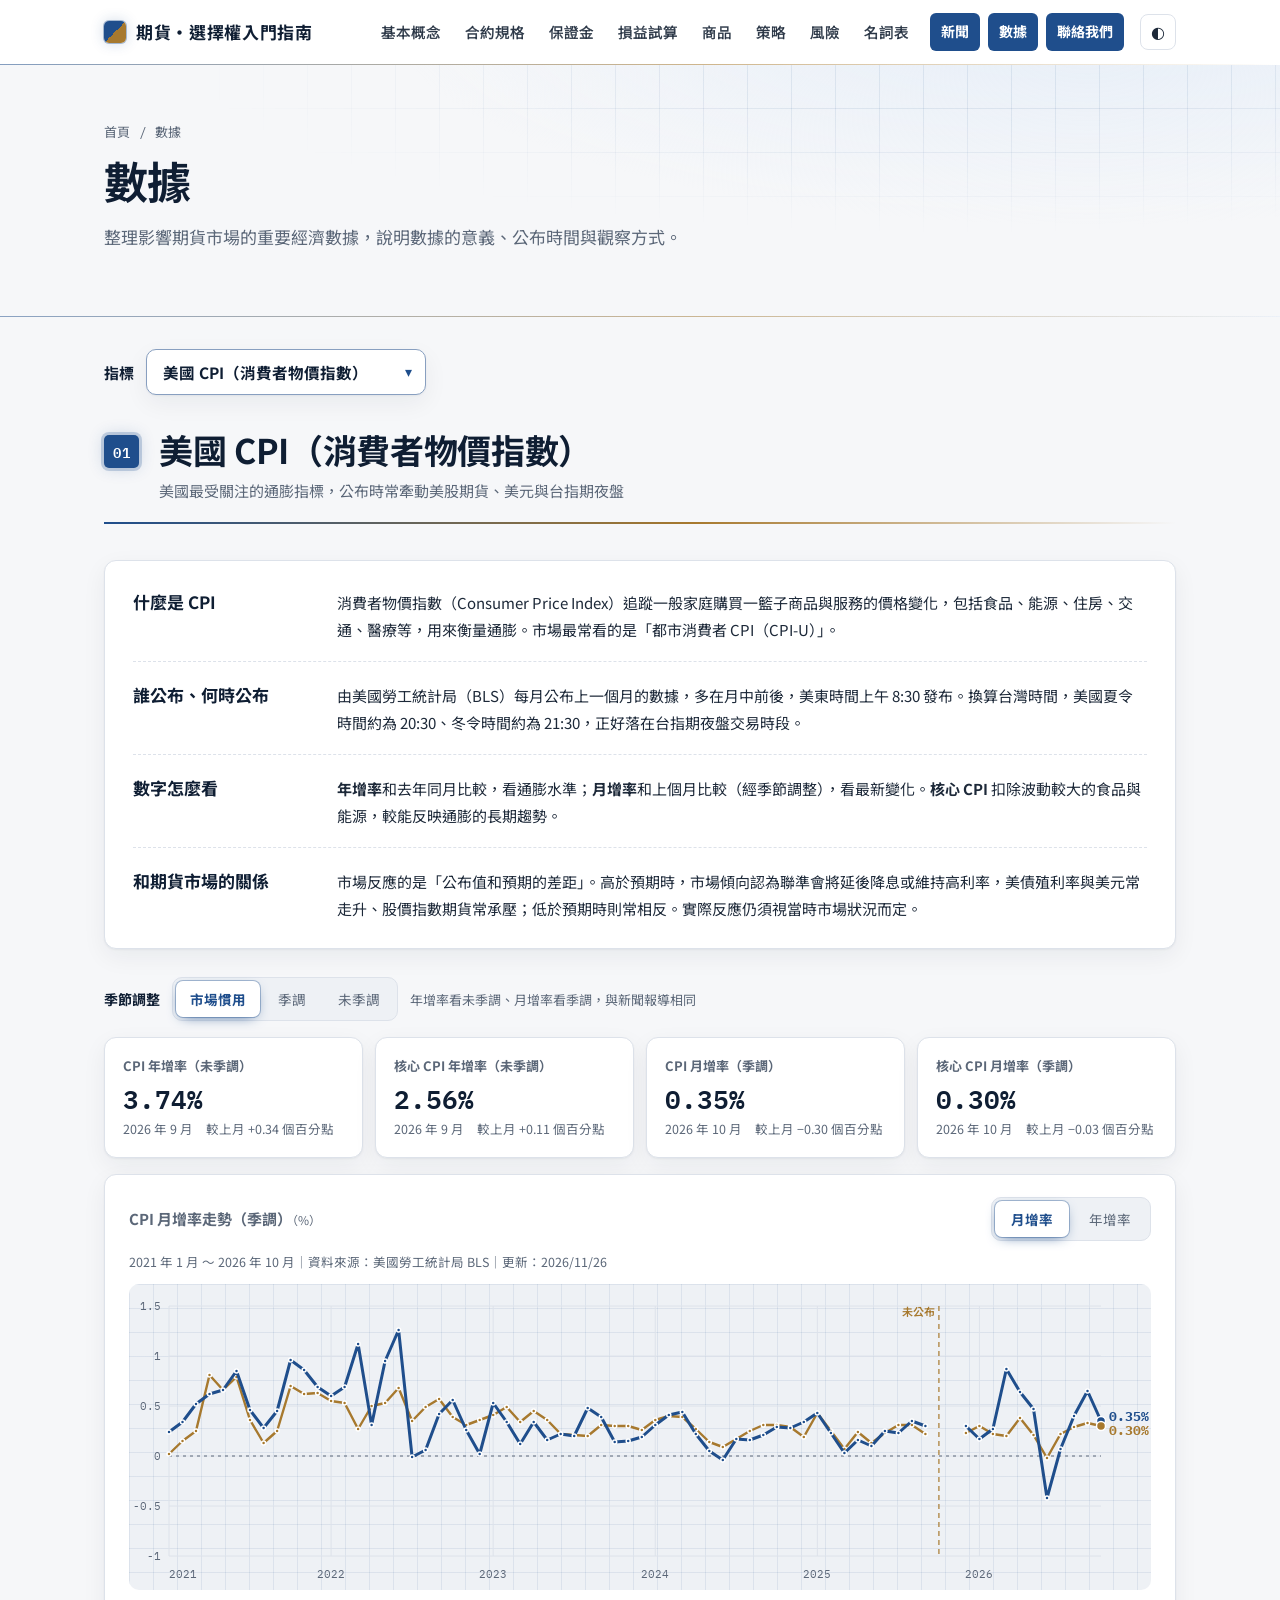
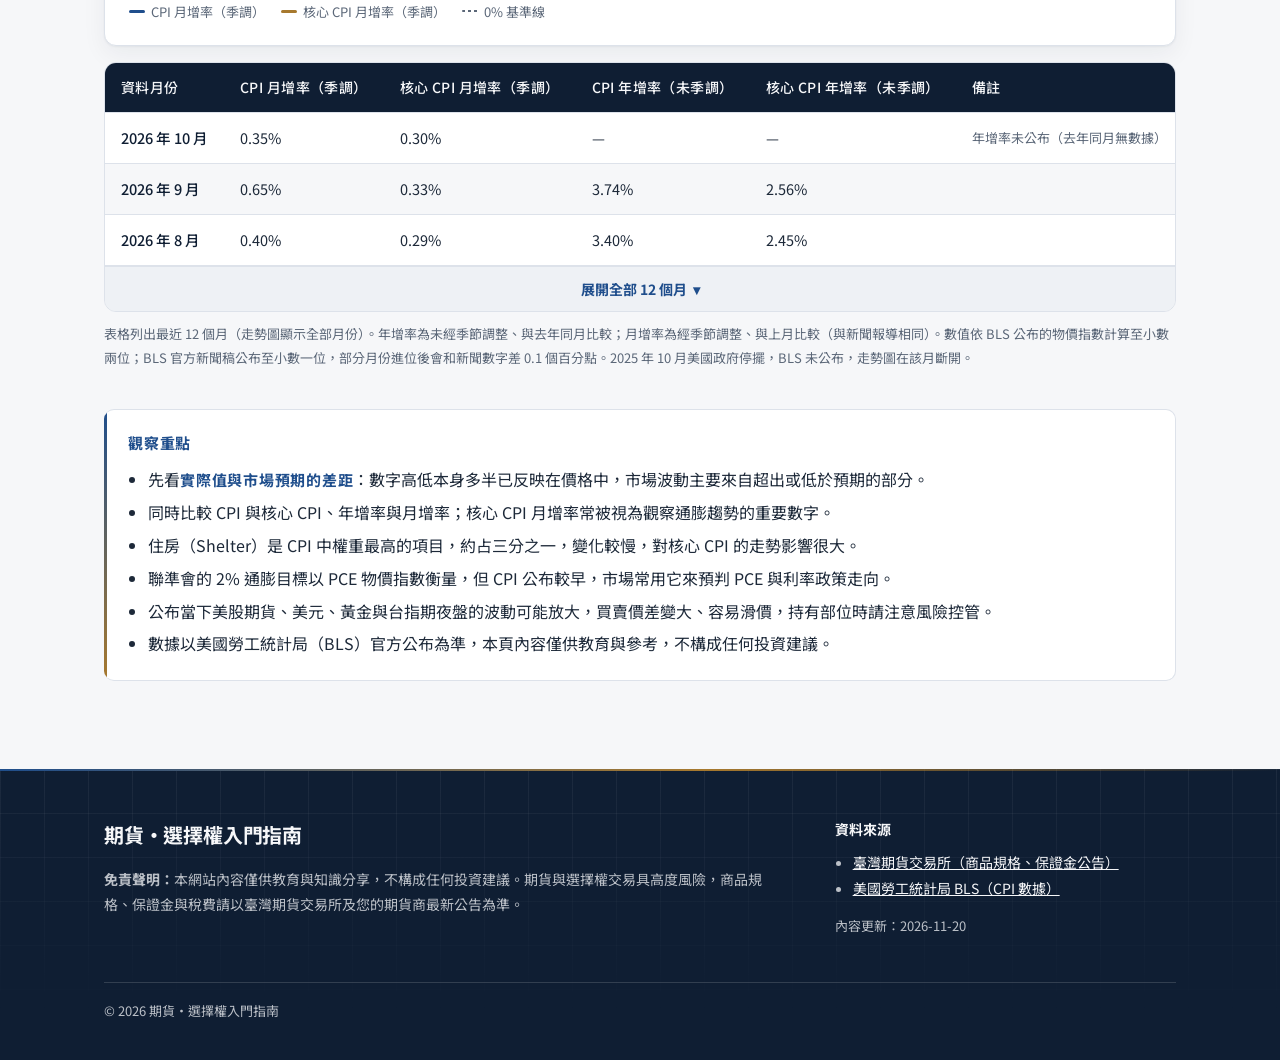
==== commit f1fc4662: "數據頁：新增指標下拉選單（美國 CPI／美國非農就業）與非農區塊：介紹、最新數據、新增就業長條圖／失業率／平均時薪走勢、季調與未季調切換、最近 12 個月表格（2021/01～2026/10，資料來源" ====
--- a/analysis.html
+++ b/analysis.html
@@ -4,7 +4,7 @@
   <meta charset="utf-8">
   <meta name="viewport" content="width=device-width, initial-scale=1">
   <title>數據｜期貨・選擇權入門指南</title>
-  <meta name="description" content="影響期貨市場的重要經濟數據：美國 CPI（消費者物價指數）的意義、公布時間、觀察方式與走勢圖。">
+  <meta name="description" content="影響期貨市場的重要經濟數據：美國 CPI（消費者物價指數）與非農就業的意義、公布時間、觀察方式與走勢圖。">
   <link rel="preconnect" href="https://fonts.googleapis.com">
   <link rel="preconnect" href="https://fonts.gstatic.com" crossorigin>
   <!-- 字型非同步載入：先用系統字型顯示，不擋住畫面 -->
@@ -46,7 +46,20 @@
       </div>
     </section>
 
-    <section class="section" id="cpi">
+    <!-- 指標下拉選單：選了哪一個，下方就只顯示那一個指標（網址加 #cpi 或 #nfp 可直接開啟） -->
+    <div class="ind-bar-wrap">
+      <div class="wrap ind-bar">
+        <label class="ind-pick" for="ind-select">指標</label>
+        <div class="ind-select-box">
+          <select id="ind-select" aria-label="選擇要查看的經濟指標">
+            <option value="cpi">美國 CPI（消費者物價指數）</option>
+            <option value="nfp">美國非農就業</option>
+          </select>
+        </div>
+      </div>
+    </div>
+
+    <section class="section ind-panel" id="cpi" data-ind="cpi">
       <div class="wrap">
         <header class="sec-head">
           <span class="num">01</span>
@@ -113,11 +126,73 @@
       </div>
     </section>
 
+    <section class="section ind-panel" id="nfp" data-ind="nfp">
+      <div class="wrap">
+        <header class="sec-head">
+          <span class="num">02</span>
+          <div><h2>美國非農就業</h2><p>美國就業市場最受關注的指標，常牽動聯準會利率預期與台指期夜盤</p></div>
+        </header>
+
+        <article class="card cpi-intro">
+          <section class="cpi-item"><h3>什麼是非農就業</h3><p>美國「就業情勢報告」（Employment Situation）中的非農業部門就業人數，統計企業與政府的受薪員工，不含農業從業人員、自營業者、家庭幫傭與無薪志工。市場最關注的是「當月新增多少就業人數」。</p></section>
+          <section class="cpi-item"><h3>誰公布、何時公布</h3><p>由美國勞工統計局（BLS）每月公布上一個月的數據，通常在每月第一個星期五，美東時間上午 8:30 發布。換算台灣時間，美國夏令時間約為 20:30、冬令時間約為 21:30，正好落在台指期夜盤交易時段。</p></section>
+          <section class="cpi-item"><h3>數字怎麼看</h3><p><b>新增就業人數</b>（經季節調整）看就業市場擴張的速度；<b>失業率</b>來自另一份家庭調查，看勞動市場的鬆緊；<b>平均時薪</b>反映薪資成長，是觀察通膨壓力的線索。前兩個月的數字會在新報告中修正，每年另有一次基準修正。</p></section>
+          <section class="cpi-item"><h3>和期貨市場的關係</h3><p>市場同樣看「公布值和預期的差距」。優於預期時，市場傾向認為聯準會降息的空間變小，美債殖利率與美元常走升；遜於預期時，降息預期常升溫，但數字過弱也可能引發經濟衰退的疑慮。股價指數期貨的反應不一定朝同一方向，須視當時市場關注的重點而定。</p></section>
+        </article>
+
+        <div class="cpi-panel">
+          <div class="cpi-adj" id="nfp-adj" hidden>
+            <span class="cpi-adj-l">季節調整</span>
+            <div class="tabs cpi-adj-tabs" role="group" aria-label="切換季調或未季調數字">
+              <button type="button" class="tab active" data-adj="sa" aria-pressed="true">季調</button>
+              <button type="button" class="tab" data-adj="nsa" aria-pressed="false">未季調</button>
+            </div>
+            <span class="hint" id="nfp-adj-hint"></span>
+          </div>
+          <div class="cpi-kpis" id="nfp-kpis"></div>
+          <div class="card cpi-chart-card">
+            <div class="cpi-chart-h">
+              <p class="sc-chart-h"><span id="nfp-title">非農新增就業人數</span><small id="nfp-unit">（萬人）</small></p>
+              <div class="tabs cpi-tabs nfp-tabs" role="group" aria-label="切換非農圖表">
+                <button type="button" class="tab active" data-mode="nfp" aria-pressed="true">新增就業</button>
+                <button type="button" class="tab" data-mode="ur" aria-pressed="false">失業率</button>
+                <button type="button" class="tab" data-mode="ahe" aria-pressed="false">平均時薪</button>
+              </div>
+            </div>
+            <p class="hint cpi-meta" id="nfp-meta"></p>
+            <!-- 圖表位置：在 data.js 的 usNfp.rows 填入數據後，這裡會自動畫出圖表 -->
+            <div class="sc-chart cpi-chart" id="nfp-chart"></div>
+            <div class="sc-legend" id="nfp-legend"></div>
+          </div>
+          <div class="table-wrap cpi-table">
+            <table>
+              <thead id="nfp-head"></thead>
+              <tbody id="nfp-rows"></tbody>
+            </table>
+            <button type="button" class="cpi-toggle" id="nfp-toggle" aria-controls="nfp-rows" aria-expanded="false" hidden></button>
+          </div>
+          <p class="hint cpi-note" id="nfp-note"></p>
+        </div>
+
+        <div class="keypoints">
+          <b>觀察重點</b>
+          <ul>
+            <li>同時看<b>新增就業、失業率與平均時薪</b>：三者方向不一定一致，例如新增就業強但失業率上升，代表勞動力也在增加。</li>
+            <li>留意<b>前兩個月的修正</b>：修正幅度有時比當月數字更影響市場對就業趨勢的判斷。</li>
+            <li>新增就業來自企業端的「機構調查」，失業率來自「家庭調查」，兩份調查的樣本不同，短期可能出現落差。</li>
+            <li>平均時薪年增率偏高，代表薪資推升通膨的壓力較大，常和 CPI 一起觀察。</li>
+            <li>公布當下美股期貨、美元、黃金與台指期夜盤的波動可能放大，買賣價差變大、容易滑價，持有部位時請注意風險控管。</li>
+            <li>數據以美國勞工統計局（BLS）官方公布為準，本頁內容僅供教育與參考，不構成任何投資建議。</li>
+          </ul>
+        </div>
+      </div>
+    </section>
+
     <!-- 選擇權策略篩選器暫時停用：要恢復顯示，刪掉下一行的 hidden -->
     <section class="section" id="screener" hidden>
       <div class="wrap">
         <header class="sec-head">
-          <span class="num">02</span>
+          <span class="num">03</span>
           <div><h2>選擇權策略篩選器</h2><p>依你的報價、看法與資金條件，比較各策略的損益與所需資金</p></div>
         </header>
 
--- a/style.css
+++ b/style.css
@@ -892,3 +892,19 @@
 .cpi-adj-tabs .tab { padding: 6px 14px; font-size: 13.5px; }
 .cpi-adj .hint { font-size: 13px; }
 @media (max-width: 420px) { .cpi-k { font-size: 12px; letter-spacing: -.01em; } .cpi-kpi { justify-content: flex-start; } .cpi-k { min-height: 3.2em; } }
+/* 數據頁：指標下拉選單 */
+.ind-bar-wrap { padding: 32px 0 0; }
+.ind-bar { display: flex; align-items: center; gap: 12px; flex-wrap: wrap; }
+.ind-pick { font-size: 15px; font-weight: 700; color: var(--ink); }
+.ind-select-box { position: relative; }
+.ind-select-box::after { content: "▾"; position: absolute; right: 14px; top: 50%; transform: translateY(-50%); color: var(--accent); pointer-events: none; font-size: 14px; }
+.ind-select-box select { appearance: none; -webkit-appearance: none; min-width: 280px; padding: 11px 40px 11px 16px; font: 700 15.5px "Noto Sans TC", sans-serif; color: var(--ink); background: var(--surface); border: 1px solid color-mix(in srgb, var(--accent) 45%, var(--line)); border-radius: 10px; box-shadow: var(--shadow); cursor: pointer; }
+.ind-select-box select:focus-visible { outline: 2px solid var(--accent); outline-offset: 2px; }
+.section.ind-panel { padding-top: 32px; }
+.ind-panel[hidden] { display: none; }
+@media (max-width: 480px) { .ind-select-box, .ind-select-box select { width: 100%; min-width: 0; } .ind-select-box { flex: 1 1 100%; } }
+/* 非農：長條圖 */
+.nfp-bar { fill: color-mix(in srgb, var(--accent) 70%, transparent); }
+.nfp-bar.neg { fill: color-mix(in srgb, var(--down) 75%, transparent); }
+.nfp-bar.last { fill: var(--accent); }
+.nfp-bar.neg.last { fill: var(--down); }
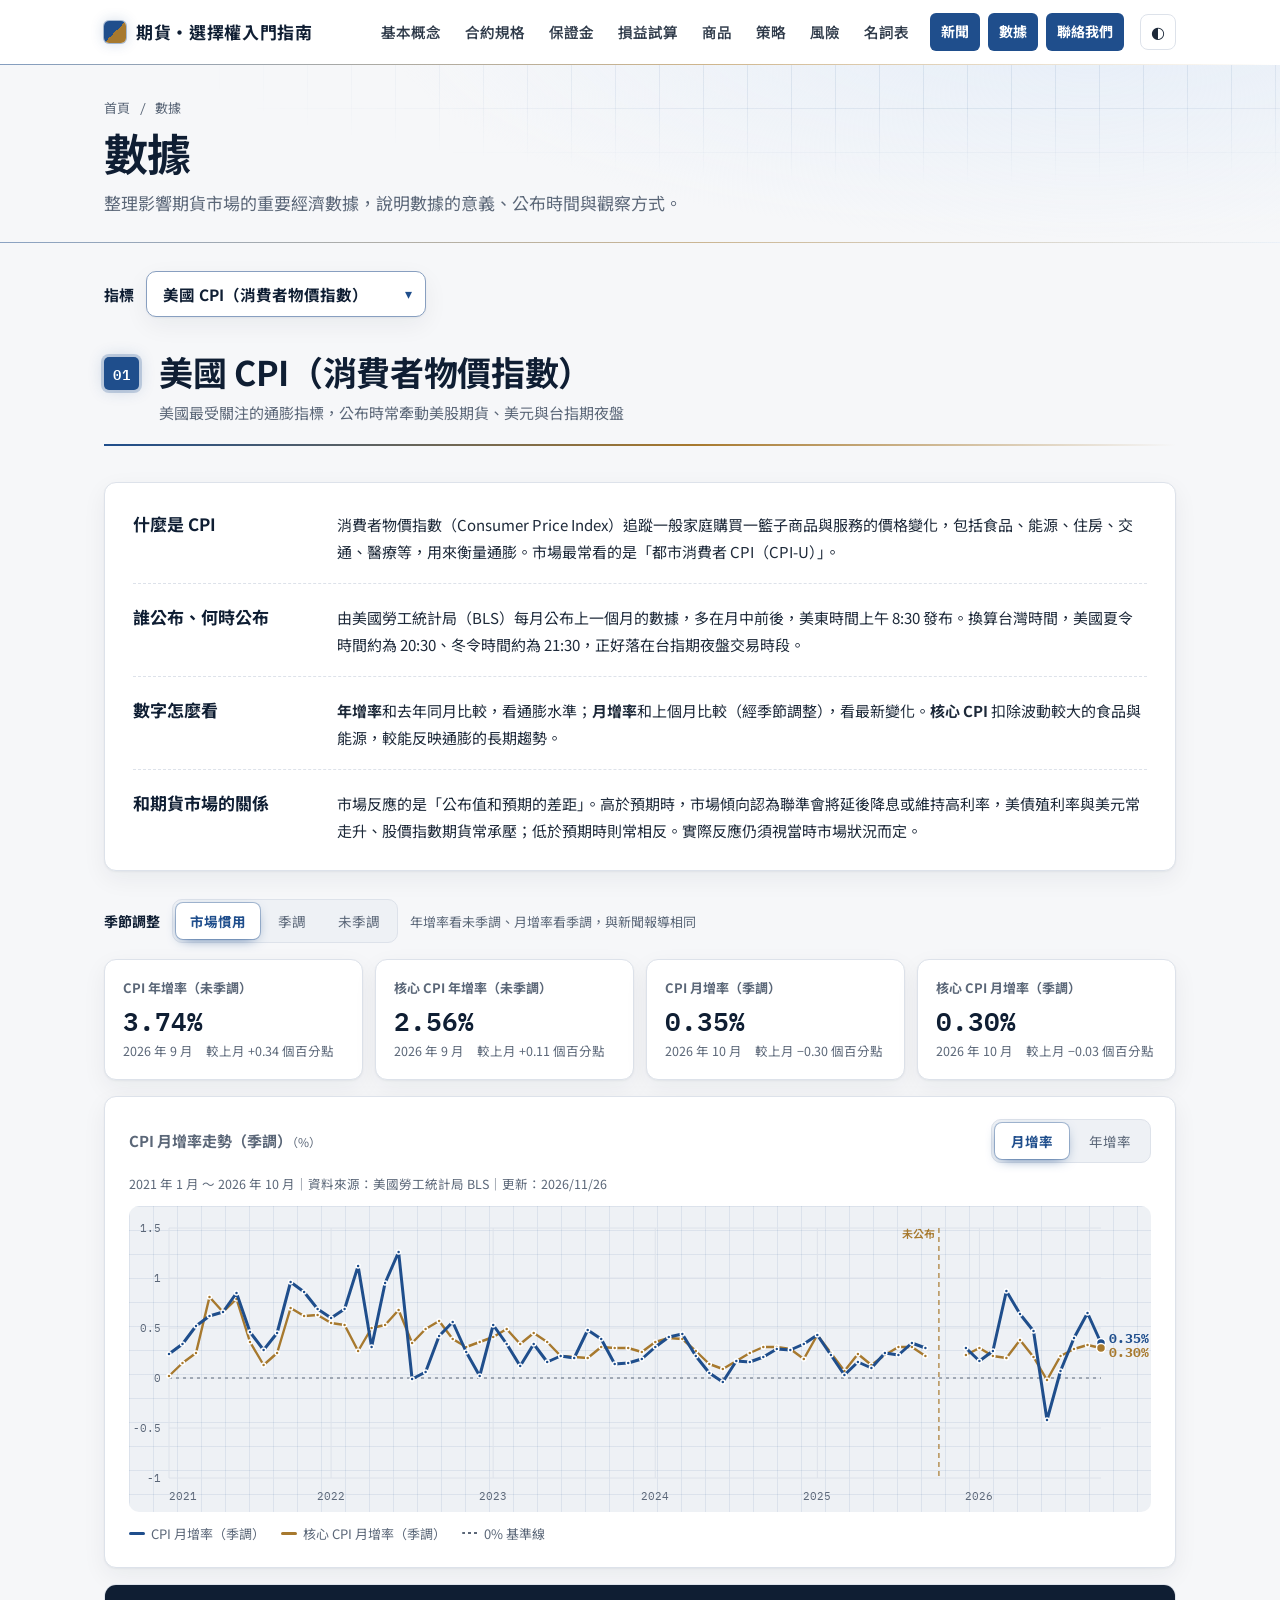
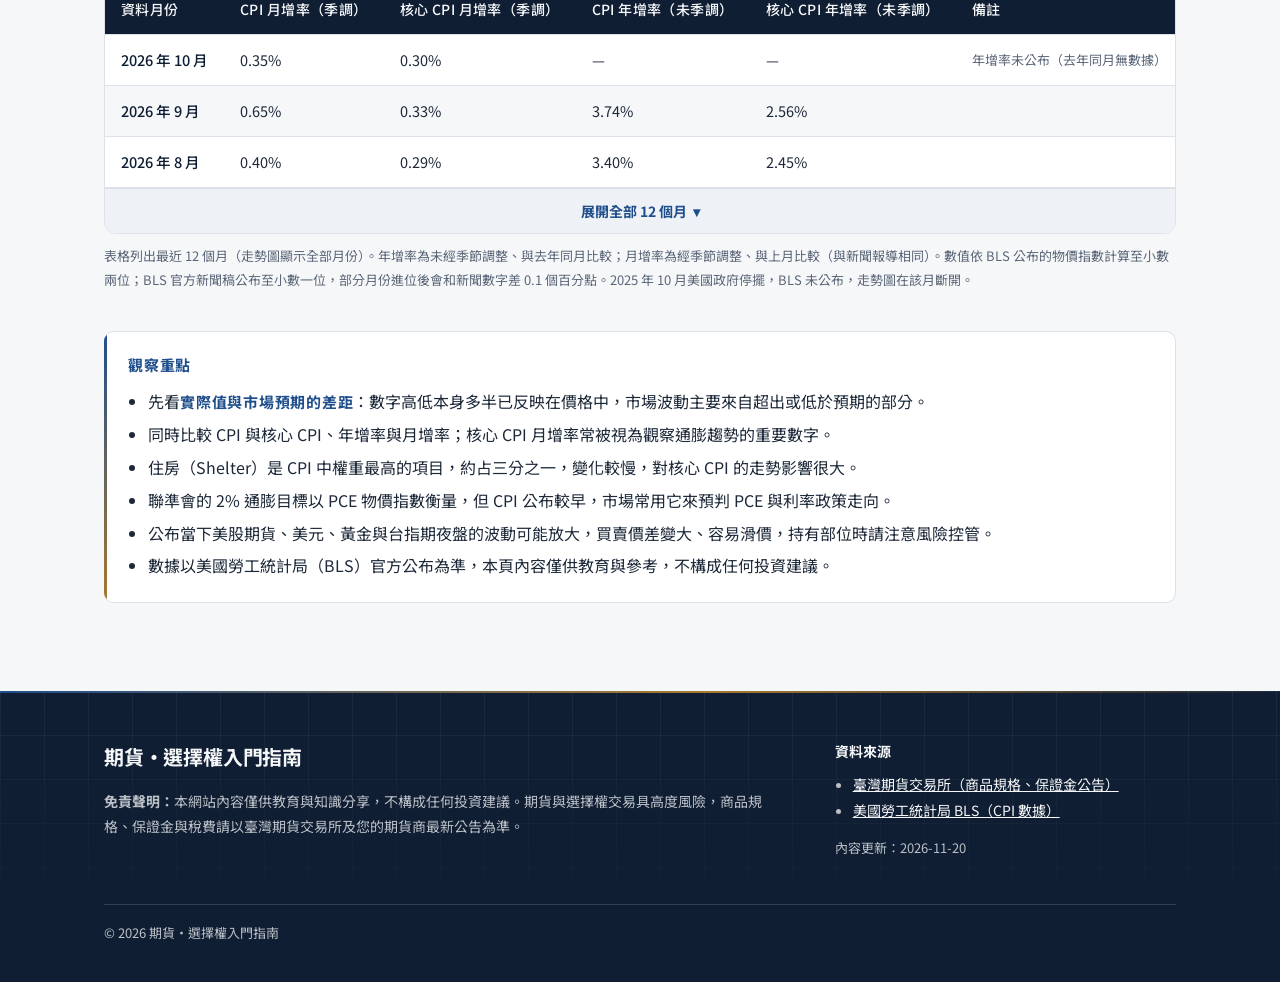
==== commit fd8d42e8: "數據、新聞、聯絡我們：上方留白統一（頁首 tight-hero、第一段 tight-top），與新聞頁相同 Co-Authored-By: Claude Opus 5.5 <noreply@anthr" ====
--- a/analysis.html
+++ b/analysis.html
@@ -37,7 +37,7 @@
   </header>
 
   <main id="top">
-    <section class="page-hero">
+    <section class="page-hero tight-hero">
       <div class="wrap">
         <nav class="crumbs" aria-label="麵包屑"><a href="index.html">首頁</a><span>/</span>數據</nav>
         <h1>數據</h1>
--- a/style.css
+++ b/style.css
@@ -908,3 +908,50 @@
 .nfp-bar.neg { fill: color-mix(in srgb, var(--down) 75%, transparent); }
 .nfp-bar.last { fill: var(--accent); }
 .nfp-bar.neg.last { fill: var(--down); }
+/* 新聞頁：時間放大、好讀 */
+.news-updated { margin: 0 0 16px; font-size: 15.5px; font-weight: 700; color: var(--text); }
+.card p.news-meta { display: flex; flex-wrap: wrap; align-items: center; gap: 8px 12px; margin: 0 0 6px; color: var(--text); }
+.news-tag { display: inline-block; padding: 3px 10px; border-radius: 99px; background: var(--accent-soft); color: var(--accent); font-size: 13.5px; font-weight: 700; letter-spacing: .04em; }
+.news-time { font: 600 15.5px "IBM Plex Mono", "Noto Sans TC", monospace; color: var(--ink); letter-spacing: .02em; }
+/* 新聞頁：標題列表（一目了然），點一下展開重點 */
+.news-bar { display: flex; flex-wrap: wrap; align-items: center; justify-content: space-between; gap: 10px 16px; margin: 0 0 14px; max-width: 900px; }
+.news-filter { display: flex; flex-wrap: wrap; gap: 8px; }
+.news-chip { font: 700 14px "Noto Sans TC", sans-serif; padding: 6px 14px; border-radius: 99px; border: 1px solid var(--line); background: var(--surface); color: var(--text); cursor: pointer; }
+.news-chip small { font: 600 12px "IBM Plex Mono", monospace; color: var(--muted); margin-left: 2px; }
+.news-chip.active { background: var(--accent); border-color: var(--accent); color: #fff; }
+.news-chip.active small { color: inherit; opacity: .85; }
+:root[data-theme="dark"] .news-chip.active { color: #0c1420; }
+@media (prefers-color-scheme: dark) { :root:not([data-theme="light"]) .news-chip.active { color: #0c1420; } }
+.news-all { font: 700 14px "Noto Sans TC", sans-serif; padding: 6px 14px; border-radius: 8px; border: 1px solid color-mix(in srgb, var(--accent) 45%, var(--line)); background: transparent; color: var(--accent); cursor: pointer; }
+.news-list { max-width: 900px; background: var(--surface); border: 1px solid var(--line); border-radius: 12px; box-shadow: var(--shadow); overflow: hidden; }
+.news-item + .news-item { border-top: 1px solid var(--line); }
+.news-item[hidden] { display: none; }
+.news-item > summary { list-style: none; display: grid; grid-template-columns: auto 108px minmax(0, 1fr) 20px; align-items: center; gap: 4px 14px; padding: 14px 18px; cursor: pointer; }
+.news-item > summary::-webkit-details-marker { display: none; }
+.news-item > summary:hover { background: var(--bg-alt); }
+.news-item[open] > summary { background: var(--accent-soft); }
+.news-item .news-time { font-size: 15px; white-space: nowrap; }
+.news-head { display: flex; flex-direction: column; min-width: 0; gap: 2px; }
+.news-title { font-size: 16.5px; color: var(--ink); line-height: 1.5; }
+.news-peek { font-size: 14px; color: var(--muted); white-space: nowrap; overflow: hidden; text-overflow: ellipsis; }
+.news-item[open] .news-peek { display: none; }
+.news-chev { color: var(--accent); font-size: 14px; transition: transform .2s; justify-self: end; }
+.news-item[open] .news-chev { transform: rotate(180deg); }
+.news-body { padding: 4px 18px 18px calc(18px + 14px); border-top: 1px dashed var(--line); }
+.news-body ul { margin: 12px 0 0; padding-left: 1.2em; line-height: 1.9; color: var(--text); }
+.news-body > p { margin: 12px 0 0; line-height: 1.8; color: var(--text); }
+.news-body .news-watch { padding: 10px 14px; border-left: 3px solid var(--accent); background: var(--accent-soft); border-radius: 6px; }
+.news-body .news-src { font-size: 13.5px; color: var(--muted); }
+.news-body .news-src a { color: var(--accent); }
+@media (max-width: 640px) {
+  .news-item > summary { grid-template-columns: auto minmax(0, 1fr) 18px; grid-template-areas: "tag time chev" "head head head"; padding: 12px 14px; }
+  .news-item .news-tag { grid-area: tag; } .news-item .news-time { grid-area: time; } .news-head { grid-area: head; } .news-chev { grid-area: chev; }
+  .news-body { padding: 2px 14px 16px; }
+}
+/* 新聞、數據、聯絡我們：縮小上方留白（頁首 tight-hero＋第一段 tight-top），內容更早出現 */
+.page-hero.tight-hero { padding: 32px 0 20px; }
+.page-hero.tight-hero h1 { margin: 4px 0 6px; }
+.page-hero.tight-hero .lead { margin-bottom: 4px; }
+.section.tight-top { padding-top: 28px; }
+.page-hero.tight-hero + .ind-bar-wrap { padding-top: 28px; }
+@media (max-width: 640px) { .page-hero.tight-hero { padding: 22px 0 14px; } .section.tight-top, .page-hero.tight-hero + .ind-bar-wrap { padding-top: 20px; } }
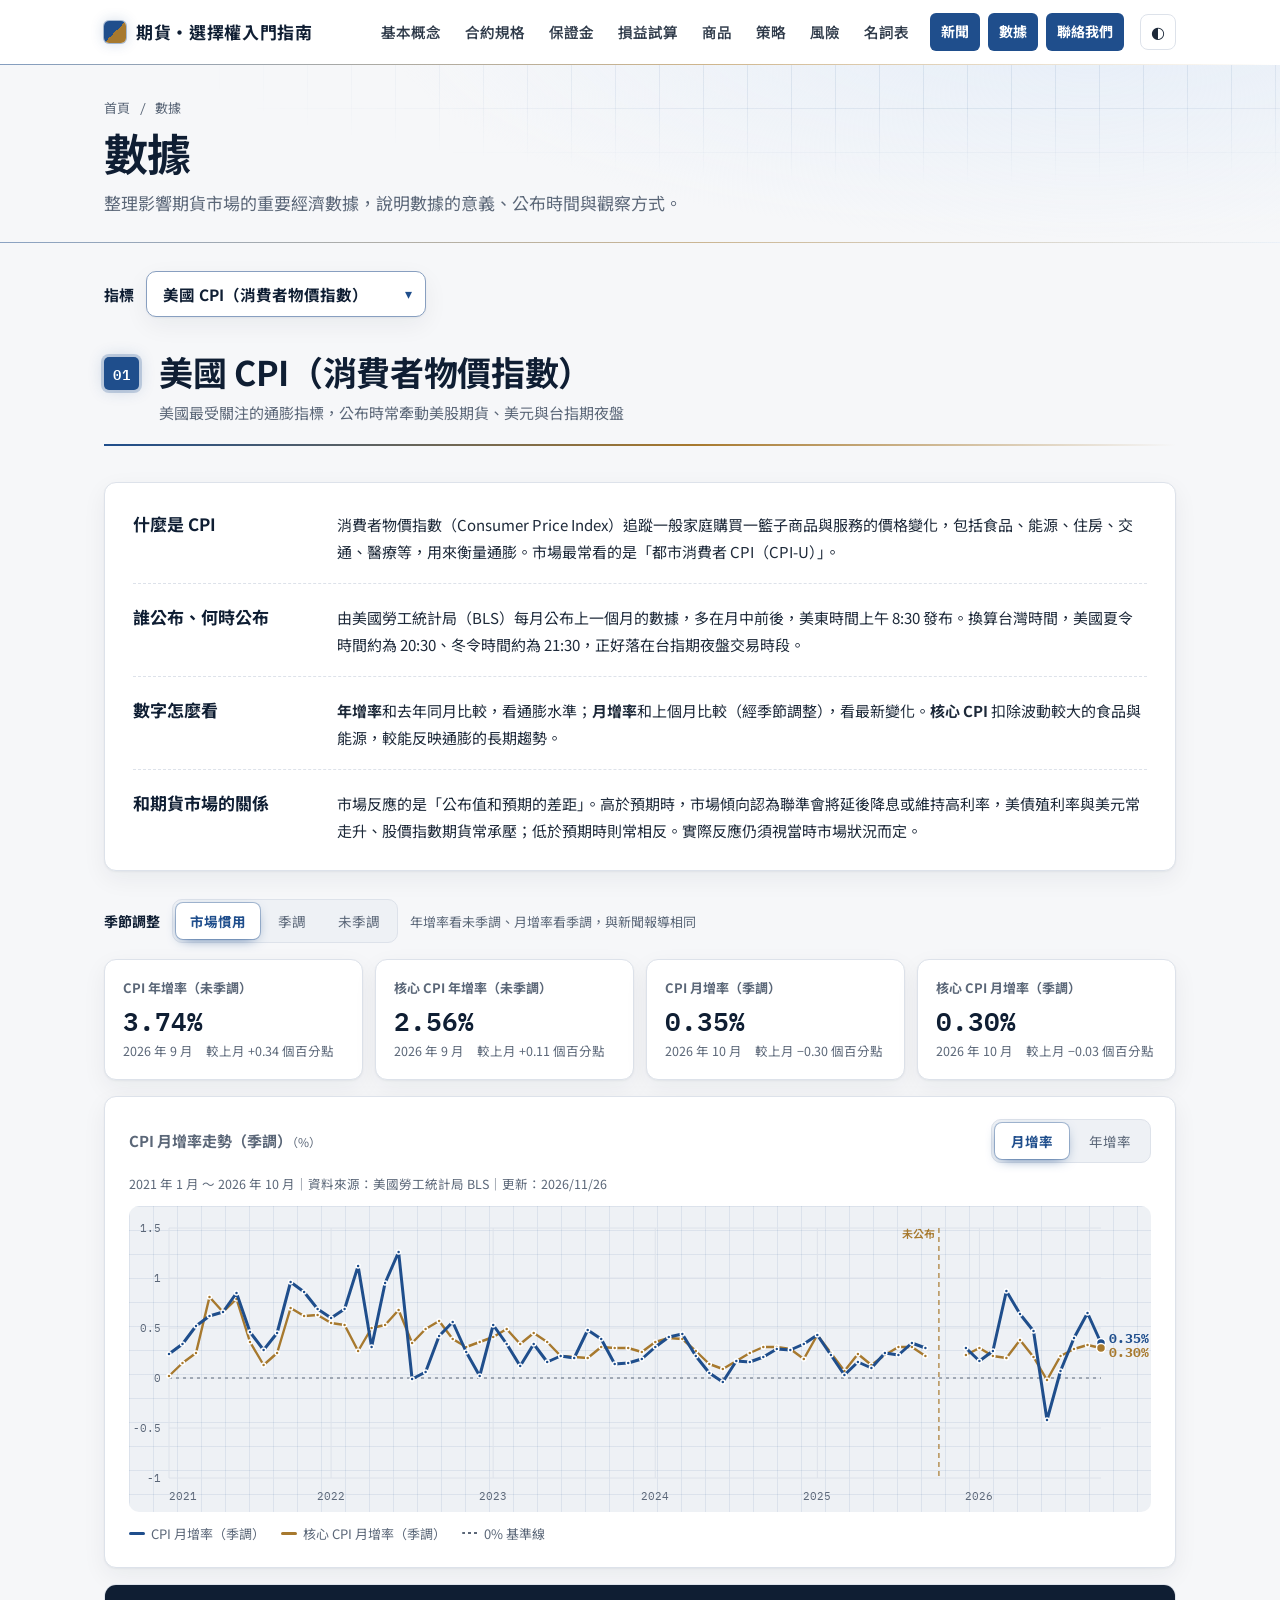
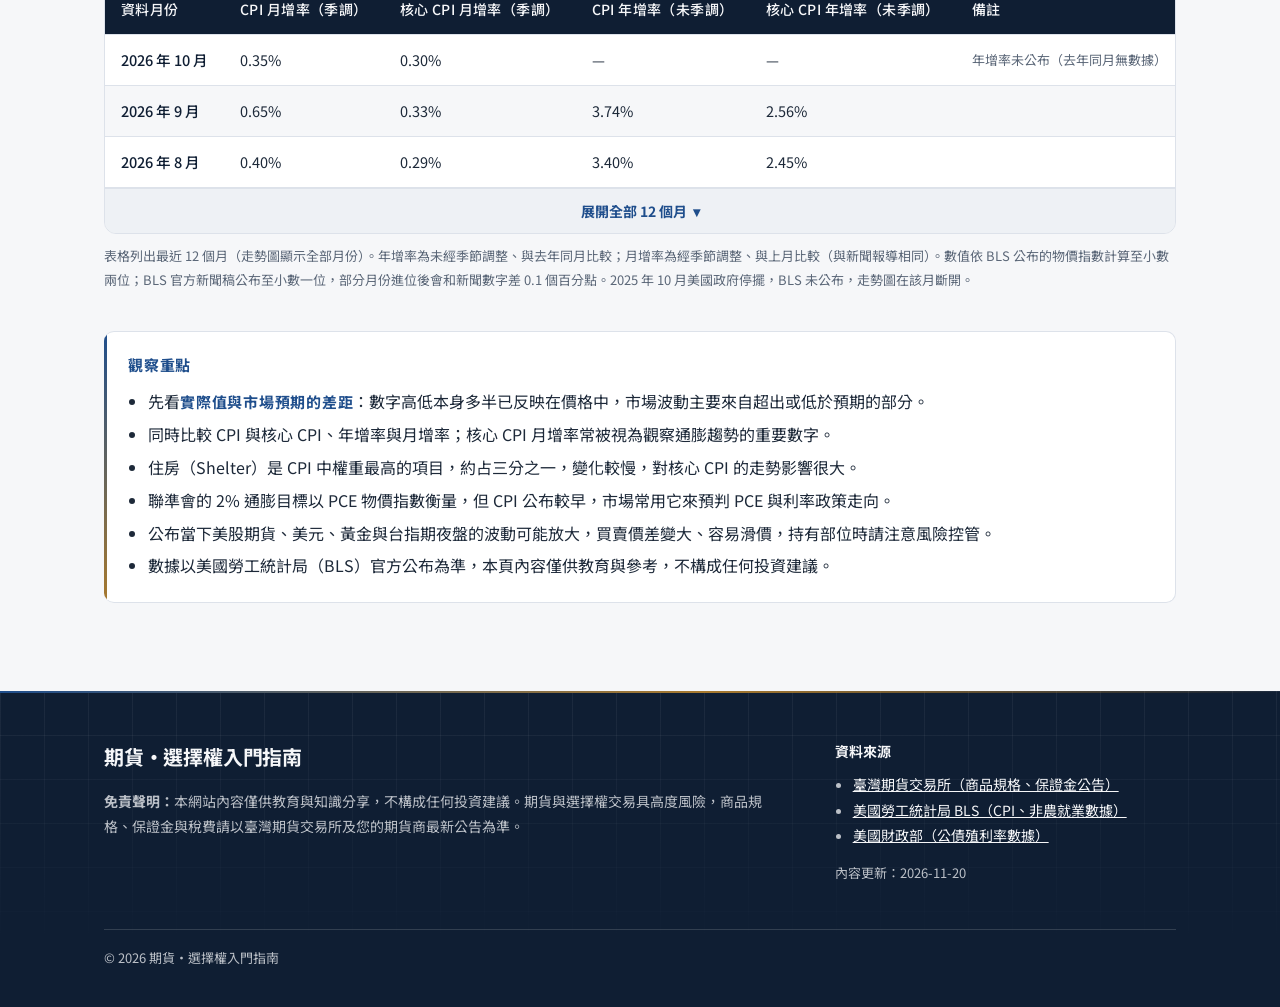
==== commit e1079393: "數據頁：新增「美國公債殖利率」（2021/01/04～2026/11/25 每日，資料來源美國財政部）：原始數據（5 個天期數字格、可切換天期的走勢圖、最近 20 個交易日表格）與加工指標（10 年−" ====
--- a/analysis.html
+++ b/analysis.html
@@ -4,7 +4,7 @@
   <meta charset="utf-8">
   <meta name="viewport" content="width=device-width, initial-scale=1">
   <title>數據｜期貨・選擇權入門指南</title>
-  <meta name="description" content="影響期貨市場的重要經濟數據：美國 CPI（消費者物價指數）與非農就業的意義、公布時間、觀察方式與走勢圖。">
+  <meta name="description" content="影響期貨市場的重要經濟數據：美國 CPI（消費者物價指數）、非農就業與公債殖利率的意義、公布時間、觀察方式與走勢圖。">
   <link rel="preconnect" href="https://fonts.googleapis.com">
   <link rel="preconnect" href="https://fonts.gstatic.com" crossorigin>
   <!-- 字型非同步載入：先用系統字型顯示，不擋住畫面 -->
@@ -54,6 +54,7 @@
           <select id="ind-select" aria-label="選擇要查看的經濟指標">
             <option value="cpi">美國 CPI（消費者物價指數）</option>
             <option value="nfp">美國非農就業</option>
+            <option value="yield">美國公債殖利率</option>
           </select>
         </div>
       </div>
@@ -188,11 +189,90 @@
       </div>
     </section>
 
+    <section class="section ind-panel" id="yield" data-ind="yield">
+      <div class="wrap">
+        <header class="sec-head">
+          <span class="num">03</span>
+          <div><h2>美國公債殖利率</h2><p>全球資金成本的基準，牽動美股、美元與台指期的評價</p></div>
+        </header>
+
+        <article class="card cpi-intro">
+          <section class="cpi-item"><h3>什麼是公債殖利率</h3><p>投資人買進美國政府公債並持有到期的年化報酬率。債券價格下跌時殖利率上升，兩者反向變動。<b>短天期</b>（3 個月、2 年）主要反映市場對聯準會政策利率的預期；<b>長天期</b>（10 年、30 年）則反映經濟成長、通膨與財政風險。10 年期是全球資產定價最常用的基準。</p></section>
+          <section class="cpi-item"><h3>誰公布、何時公布</h3><p>由美國財政部每個交易日公布各天期殖利率（Daily Treasury Par Yield Curve Rates），以紐約時間下午約 3:30 的市場報價計算，換算台灣時間約為隔天清晨。美國公債休市日沒有資料。</p></section>
+          <section class="cpi-item"><h3>殖利率曲線怎麼看</h3><p>把各天期的殖利率連起來就是殖利率曲線。正常情況下長天期高於短天期；若短天期反而高於長天期，稱為<b>倒掛</b>，歷史上常被視為經濟衰退的預警訊號，但不代表一定會發生，發生的時間也不確定。</p></section>
+          <section class="cpi-item"><h3>和期貨市場的關係</h3><p>殖利率上升代表資金成本提高，常壓抑股市評價，對科技成長股的影響尤其明顯，美元也常同步走強；殖利率快速下滑則可能反映避險需求或降息預期。台指期權值以科技股為主，常跟著美債殖利率與美股科技股的變化波動。</p></section>
+        </article>
+
+        <div class="cpi-panel">
+          <div class="yld-range">
+            <span class="cpi-adj-l">期間</span>
+            <div class="tabs cpi-adj-tabs" role="group" aria-label="切換圖表期間" id="yld-range">
+              <button type="button" class="tab" data-days="31" aria-pressed="false">1 個月</button>
+              <button type="button" class="tab" data-days="183" aria-pressed="false">6 個月</button>
+              <button type="button" class="tab" data-days="366" aria-pressed="false">1 年</button>
+              <button type="button" class="tab" data-days="1096" aria-pressed="false">3 年</button>
+              <button type="button" class="tab active" data-days="0" aria-pressed="true">全部</button>
+            </div>
+          </div>
+
+          <!-- 原始數據：財政部官方公布值 -->
+          <div class="yld-group">
+            <p class="yld-gh"><span class="yld-badge">原始數據</span>財政部官方公布的各天期殖利率（%）</p>
+            <div class="cpi-kpis yld-kpis" id="yld-kpis"></div>
+            <div class="card cpi-chart-card">
+              <div class="cpi-chart-h">
+                <p class="sc-chart-h">殖利率走勢<small>（%）</small></p>
+                <div class="yld-tenors" role="group" aria-label="選擇要顯示的天期" id="yld-tenors"></div>
+              </div>
+              <p class="hint cpi-meta" id="yld-meta"></p>
+              <div class="sc-chart cpi-chart yld-chart" id="yld-chart"></div>
+            </div>
+            <div class="table-wrap cpi-table">
+              <table>
+                <thead id="yld-head"></thead>
+                <tbody id="yld-rows"></tbody>
+              </table>
+              <button type="button" class="cpi-toggle" id="yld-toggle" aria-controls="yld-rows" aria-expanded="false" hidden></button>
+            </div>
+          </div>
+
+          <!-- 加工指標：由原始數據相減計算，與原始數據分開呈現 -->
+          <div class="yld-group">
+            <p class="yld-gh"><span class="yld-badge derived">加工指標</span>由上方原始數據相減計算的利差（百分點）；小於 0 代表殖利率曲線倒掛</p>
+            <div class="cpi-kpis yld-kpis2" id="yld-kpis2"></div>
+            <div class="card cpi-chart-card">
+              <div class="cpi-chart-h">
+                <p class="sc-chart-h">利差走勢<small>（百分點）</small></p>
+              </div>
+              <div class="sc-chart cpi-chart yld-chart" id="yld-spread-chart"></div>
+              <div class="sc-legend">
+                <span><i class="sc-sw yld-sw-s1"></i>10 年 − 2 年</span>
+                <span><i class="sc-sw yld-sw-s2"></i>10 年 − 3 個月</span>
+                <span><i class="sc-sw sc-sw-spot"></i>0 基準線（低於此線＝倒掛）</span>
+              </div>
+            </div>
+            <p class="hint cpi-note" id="yld-note"></p>
+          </div>
+        </div>
+
+        <div class="keypoints">
+          <b>觀察重點</b>
+          <ul>
+            <li><b>10 年 − 2 年</b>與<b>10 年 − 3 個月</b>是最常用的兩個利差；利差由負轉正（倒掛結束）的時點也常受到市場關注。</li>
+            <li>殖利率的變動常用「基點」（bp）表示：1 個百分點＝100 個基點，例如 4.50% 升到 4.53% 就是上升 3 個基點。</li>
+            <li>短天期殖利率對聯準會的利率決策最敏感；長天期殖利率則受通膨預期、公債供給與財政狀況影響較大。</li>
+            <li>CPI、非農等重要數據公布當下，殖利率常大幅波動，可以和本頁其他指標一起觀察。</li>
+            <li>原始數據以美國財政部公布為準；利差為本站依原始數據計算的加工指標。本頁內容僅供教育與參考，不構成任何投資建議。</li>
+          </ul>
+        </div>
+      </div>
+    </section>
+
     <!-- 選擇權策略篩選器暫時停用：要恢復顯示，刪掉下一行的 hidden -->
     <section class="section" id="screener" hidden>
       <div class="wrap">
         <header class="sec-head">
-          <span class="num">03</span>
+          <span class="num">04</span>
           <div><h2>選擇權策略篩選器</h2><p>依你的報價、看法與資金條件，比較各策略的損益與所需資金</p></div>
         </header>
 
@@ -299,7 +379,8 @@
         <p class="footer-h">資料來源</p>
         <ul class="sources">
           <li><a href="https://www.taifex.com.tw/" target="_blank" rel="noopener">臺灣期貨交易所（商品規格、保證金公告）</a></li>
-          <li><a href="https://www.bls.gov/cpi/" target="_blank" rel="noopener">美國勞工統計局 BLS（CPI 數據）</a></li>
+          <li><a href="https://www.bls.gov/cpi/" target="_blank" rel="noopener">美國勞工統計局 BLS（CPI、非農就業數據）</a></li>
+          <li><a href="https://home.treasury.gov/resource-center/data-chart-center/interest-rates" target="_blank" rel="noopener">美國財政部（公債殖利率數據）</a></li>
         </ul>
         <p class="small">內容更新：<span id="updated"></span></p>
       </div>
@@ -308,6 +389,7 @@
   </footer>
 
   <script src="data.js" defer></script>
+  <script src="yield-data.js" defer></script>
   <script src="script.js" defer></script>
 </body>
 </html>
--- a/style.css
+++ b/style.css
@@ -955,3 +955,51 @@
 .section.tight-top { padding-top: 28px; }
 .page-hero.tight-hero + .ind-bar-wrap { padding-top: 28px; }
 @media (max-width: 640px) { .page-hero.tight-hero { padding: 22px 0 14px; } .section.tight-top, .page-hero.tight-hero + .ind-bar-wrap { padding-top: 20px; } }
+/* 數據頁：美國公債殖利率 */
+:root { --yl4: #8b6cc8; }
+:root[data-theme="dark"] { --yl4: #b49cf0; }
+@media (prefers-color-scheme: dark) { :root:not([data-theme="light"]) { --yl4: #b49cf0; } }
+.yld-range { display: flex; flex-wrap: wrap; align-items: center; gap: 8px 12px; }
+.yld-group { display: flex; flex-direction: column; gap: 14px; }
+.yld-group + .yld-group { margin-top: 18px; padding-top: 22px; border-top: 2px dashed var(--line); }
+.yld-gh { margin: 0; display: flex; flex-wrap: wrap; align-items: center; gap: 6px 10px; font-size: 14px; color: var(--muted); }
+.yld-badge { display: inline-block; padding: 4px 12px; border-radius: 6px; background: var(--accent); color: #fff; font-size: 14px; font-weight: 700; letter-spacing: .04em; }
+.yld-badge.derived { background: var(--gold); }
+:root[data-theme="dark"] .yld-badge { color: #0c1420; }
+@media (prefers-color-scheme: dark) { :root:not([data-theme="light"]) .yld-badge { color: #0c1420; } }
+.cpi-kpis.yld-kpis { grid-template-columns: repeat(5, minmax(0, 1fr)); }
+.cpi-kpis.yld-kpis2 { grid-template-columns: repeat(2, minmax(0, 1fr)); max-width: 640px; }
+.yld-state { display: inline-block; margin-left: 8px; padding: 1px 8px; border-radius: 99px; font: 700 12px "Noto Sans TC", sans-serif; vertical-align: middle; background: var(--bg-alt); color: var(--muted); }
+.yld-state.inv { background: color-mix(in srgb, var(--up) 15%, transparent); color: var(--up); }
+.yld-tenors { display: flex; flex-wrap: wrap; gap: 6px; }
+.yld-chip { display: inline-flex; align-items: center; gap: 6px; font: 700 13px "Noto Sans TC", sans-serif; padding: 5px 11px; border-radius: 99px; border: 1px solid var(--line); background: var(--surface); color: var(--muted); cursor: pointer; }
+.yld-chip i { width: 14px; height: 3px; border-radius: 2px; background: currentColor; opacity: .35; }
+.yld-chip.active { color: var(--ink); border-color: color-mix(in srgb, var(--accent) 35%, var(--line)); }
+.yld-chip.active i { opacity: 1; }
+.yld-chip.yl0.active i, .yld-tip i.yl0 { background: var(--muted); }
+.yld-chip.yl1.active i, .yld-tip i.yl1 { background: var(--gold); }
+.yld-chip.yl2.active i, .yld-tip i.yl2 { background: var(--down); }
+.yld-chip.yl3.active i, .yld-tip i.yl3 { background: var(--accent); }
+.yld-chip.yl4.active i, .yld-tip i.yl4 { background: var(--yl4); }
+.yld-tip i.ys0, .yld-sw-s1 { background: var(--accent); }
+.yld-tip i.ys1, .yld-sw-s2 { background: var(--up); }
+.yld-chart { position: relative; touch-action: pan-y; }
+.yld-l { fill: none; stroke-width: 2; stroke-linejoin: round; }
+.yld-l.yl0 { stroke: var(--muted); } .yld-l.yl1 { stroke: var(--gold); } .yld-l.yl2 { stroke: var(--down); } .yld-l.yl3 { stroke: var(--accent); stroke-width: 2.6; } .yld-l.yl4 { stroke: var(--yl4); }
+.yld-l.ys0 { stroke: var(--accent); stroke-width: 2.4; } .yld-l.ys1 { stroke: var(--up); }
+.yld-dot { stroke: var(--surface); stroke-width: 1.5; }
+.yld-dot.yl0 { fill: var(--muted); } .yld-dot.yl1 { fill: var(--gold); } .yld-dot.yl2 { fill: var(--down); } .yld-dot.yl3 { fill: var(--accent); } .yld-dot.yl4 { fill: var(--yl4); } .yld-dot.ys0 { fill: var(--accent); } .yld-dot.ys1 { fill: var(--up); }
+.cpi-end.yld-end { font-size: 11.5px; }
+.cpi-end.yld-end.yl0 { fill: var(--muted); } .cpi-end.yld-end.yl1 { fill: var(--gold); } .cpi-end.yld-end.yl2 { fill: var(--down); } .cpi-end.yld-end.yl3 { fill: var(--accent); } .cpi-end.yld-end.yl4 { fill: var(--yl4); } .cpi-end.yld-end.ys0 { fill: var(--accent); } .cpi-end.yld-end.ys1 { fill: var(--up); }
+.yld-inv-band { fill: color-mix(in srgb, var(--up) 9%, transparent); }
+.yld-guide { stroke: var(--ink); stroke-width: 1; stroke-dasharray: 3 3; opacity: .5; pointer-events: none; }
+.yld-hit { fill: transparent; cursor: crosshair; }
+.yld-tip { position: absolute; top: 10px; z-index: 2; display: flex; flex-direction: column; gap: 3px; min-width: 150px; padding: 9px 12px; background: var(--surface); border: 1px solid var(--line); border-radius: 8px; box-shadow: var(--shadow); font-size: 13px; color: var(--text); pointer-events: none; }
+.yld-tip[hidden] { display: none; }
+.yld-tip b { font: 700 13px "IBM Plex Mono", monospace; color: var(--ink); }
+.yld-tip span { display: flex; align-items: center; gap: 6px; }
+.yld-tip i { width: 12px; height: 3px; border-radius: 2px; flex: none; }
+.yld-tip em { margin-left: auto; padding-left: 12px; font: 600 13px "IBM Plex Mono", monospace; font-style: normal; color: var(--ink); }
+.yld-sw-s1, .yld-sw-s2 { display: inline-block; width: 16px; height: 3px; border-radius: 2px; }
+@media (max-width: 880px) { .cpi-kpis.yld-kpis { grid-template-columns: repeat(3, minmax(0, 1fr)); } }
+@media (max-width: 560px) { .cpi-kpis.yld-kpis { grid-template-columns: repeat(2, minmax(0, 1fr)); } }
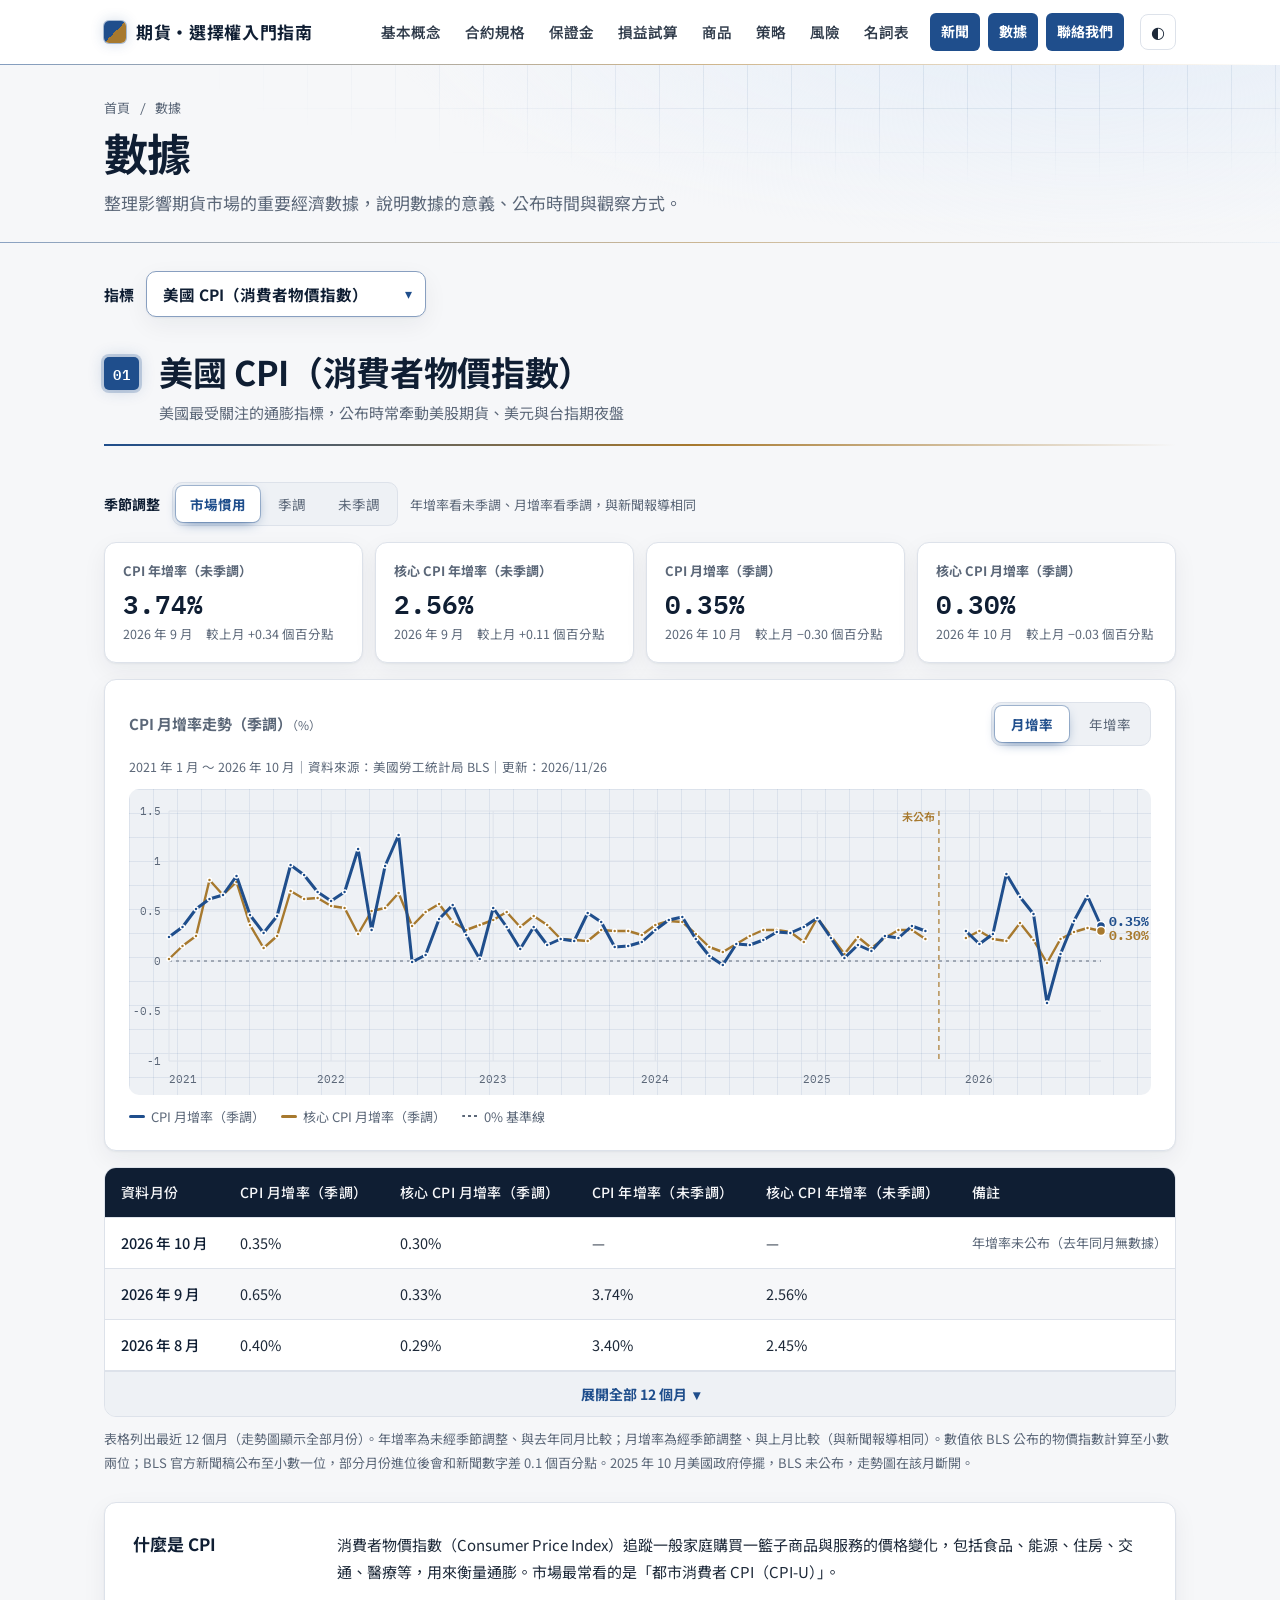
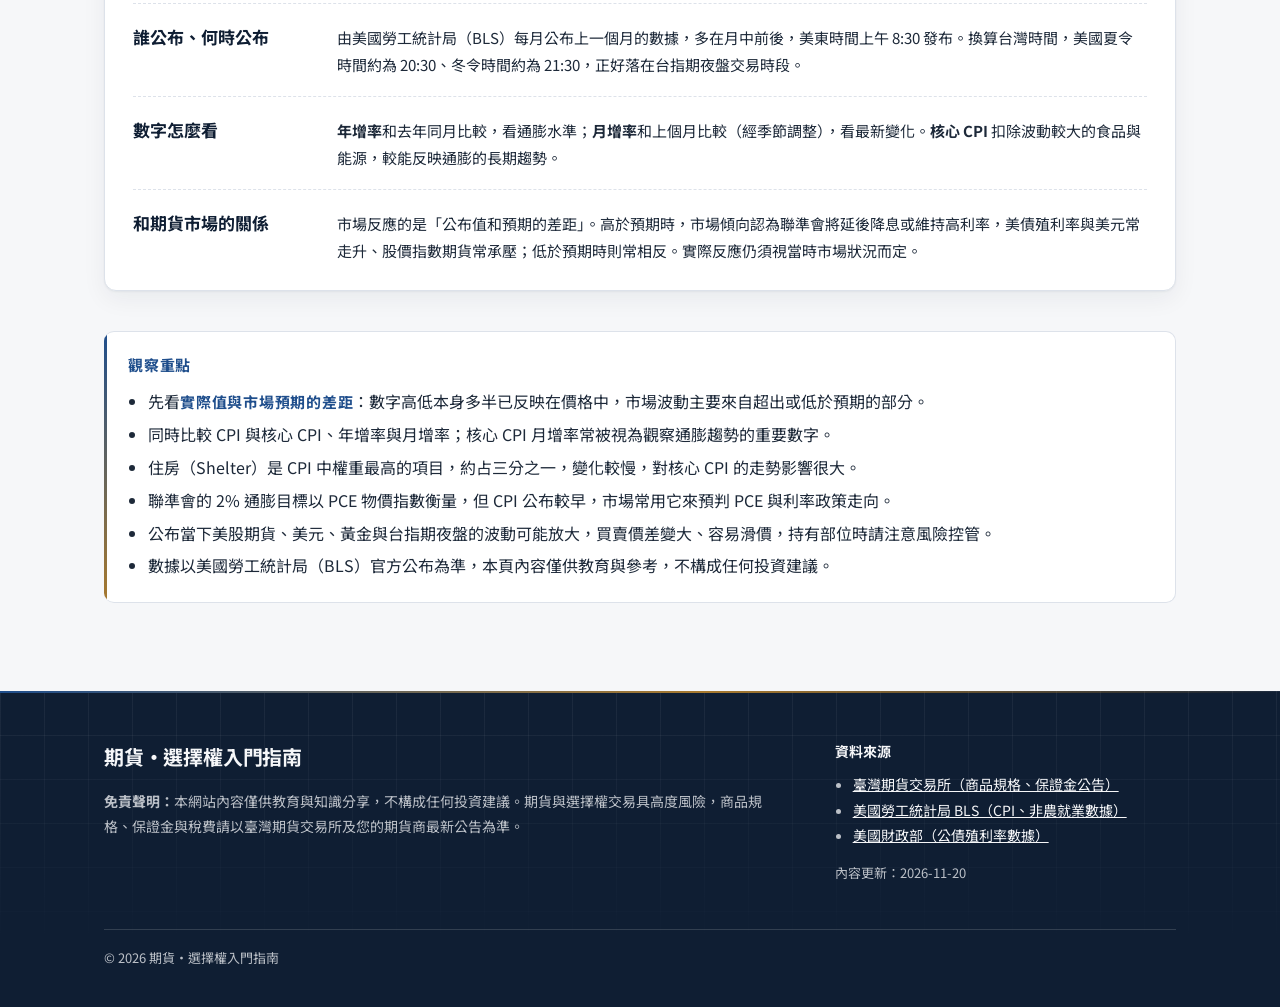
==== commit 841eefb0: "數據頁：CPI、非農、美債殖利率都改為先顯示數據與圖表，再顯示數據介紹 Co-Authored-By: Claude Opus 5.5 <noreply@anthropic.com>" ====
--- a/analysis.html
+++ b/analysis.html
@@ -67,13 +67,6 @@
           <div><h2>美國 CPI（消費者物價指數）</h2><p>美國最受關注的通膨指標，公布時常牽動美股期貨、美元與台指期夜盤</p></div>
         </header>
 
-        <article class="card cpi-intro">
-          <section class="cpi-item"><h3>什麼是 CPI</h3><p>消費者物價指數（Consumer Price Index）追蹤一般家庭購買一籃子商品與服務的價格變化，包括食品、能源、住房、交通、醫療等，用來衡量通膨。市場最常看的是「都市消費者 CPI（CPI-U）」。</p></section>
-          <section class="cpi-item"><h3>誰公布、何時公布</h3><p>由美國勞工統計局（BLS）每月公布上一個月的數據，多在月中前後，美東時間上午 8:30 發布。換算台灣時間，美國夏令時間約為 20:30、冬令時間約為 21:30，正好落在台指期夜盤交易時段。</p></section>
-          <section class="cpi-item"><h3>數字怎麼看</h3><p><b>年增率</b>和去年同月比較，看通膨水準；<b>月增率</b>和上個月比較（經季節調整），看最新變化。<b>核心 CPI</b> 扣除波動較大的食品與能源，較能反映通膨的長期趨勢。</p></section>
-          <section class="cpi-item"><h3>和期貨市場的關係</h3><p>市場反應的是「公布值和預期的差距」。高於預期時，市場傾向認為聯準會將延後降息或維持高利率，美債殖利率與美元常走升、股價指數期貨常承壓；低於預期時則常相反。實際反應仍須視當時市場狀況而定。</p></section>
-        </article>
-
         <div class="cpi-panel">
           <div class="cpi-adj" id="cpi-adj" hidden>
             <span class="cpi-adj-l">季節調整</span>
@@ -112,6 +105,13 @@
           </div>
           <p class="hint cpi-note" id="cpi-note"></p>
         </div>
+
+        <article class="card cpi-intro cpi-intro-after">
+          <section class="cpi-item"><h3>什麼是 CPI</h3><p>消費者物價指數（Consumer Price Index）追蹤一般家庭購買一籃子商品與服務的價格變化，包括食品、能源、住房、交通、醫療等，用來衡量通膨。市場最常看的是「都市消費者 CPI（CPI-U）」。</p></section>
+          <section class="cpi-item"><h3>誰公布、何時公布</h3><p>由美國勞工統計局（BLS）每月公布上一個月的數據，多在月中前後，美東時間上午 8:30 發布。換算台灣時間，美國夏令時間約為 20:30、冬令時間約為 21:30，正好落在台指期夜盤交易時段。</p></section>
+          <section class="cpi-item"><h3>數字怎麼看</h3><p><b>年增率</b>和去年同月比較，看通膨水準；<b>月增率</b>和上個月比較（經季節調整），看最新變化。<b>核心 CPI</b> 扣除波動較大的食品與能源，較能反映通膨的長期趨勢。</p></section>
+          <section class="cpi-item"><h3>和期貨市場的關係</h3><p>市場反應的是「公布值和預期的差距」。高於預期時，市場傾向認為聯準會將延後降息或維持高利率，美債殖利率與美元常走升、股價指數期貨常承壓；低於預期時則常相反。實際反應仍須視當時市場狀況而定。</p></section>
+        </article>
 
         <div class="keypoints">
           <b>觀察重點</b>
@@ -134,13 +134,6 @@
           <div><h2>美國非農就業</h2><p>美國就業市場最受關注的指標，常牽動聯準會利率預期與台指期夜盤</p></div>
         </header>
 
-        <article class="card cpi-intro">
-          <section class="cpi-item"><h3>什麼是非農就業</h3><p>美國「就業情勢報告」（Employment Situation）中的非農業部門就業人數，統計企業與政府的受薪員工，不含農業從業人員、自營業者、家庭幫傭與無薪志工。市場最關注的是「當月新增多少就業人數」。</p></section>
-          <section class="cpi-item"><h3>誰公布、何時公布</h3><p>由美國勞工統計局（BLS）每月公布上一個月的數據，通常在每月第一個星期五，美東時間上午 8:30 發布。換算台灣時間，美國夏令時間約為 20:30、冬令時間約為 21:30，正好落在台指期夜盤交易時段。</p></section>
-          <section class="cpi-item"><h3>數字怎麼看</h3><p><b>新增就業人數</b>（經季節調整）看就業市場擴張的速度；<b>失業率</b>來自另一份家庭調查，看勞動市場的鬆緊；<b>平均時薪</b>反映薪資成長，是觀察通膨壓力的線索。前兩個月的數字會在新報告中修正，每年另有一次基準修正。</p></section>
-          <section class="cpi-item"><h3>和期貨市場的關係</h3><p>市場同樣看「公布值和預期的差距」。優於預期時，市場傾向認為聯準會降息的空間變小，美債殖利率與美元常走升；遜於預期時，降息預期常升溫，但數字過弱也可能引發經濟衰退的疑慮。股價指數期貨的反應不一定朝同一方向，須視當時市場關注的重點而定。</p></section>
-        </article>
-
         <div class="cpi-panel">
           <div class="cpi-adj" id="nfp-adj" hidden>
             <span class="cpi-adj-l">季節調整</span>
@@ -174,6 +167,13 @@
           </div>
           <p class="hint cpi-note" id="nfp-note"></p>
         </div>
+
+        <article class="card cpi-intro cpi-intro-after">
+          <section class="cpi-item"><h3>什麼是非農就業</h3><p>美國「就業情勢報告」（Employment Situation）中的非農業部門就業人數，統計企業與政府的受薪員工，不含農業從業人員、自營業者、家庭幫傭與無薪志工。市場最關注的是「當月新增多少就業人數」。</p></section>
+          <section class="cpi-item"><h3>誰公布、何時公布</h3><p>由美國勞工統計局（BLS）每月公布上一個月的數據，通常在每月第一個星期五，美東時間上午 8:30 發布。換算台灣時間，美國夏令時間約為 20:30、冬令時間約為 21:30，正好落在台指期夜盤交易時段。</p></section>
+          <section class="cpi-item"><h3>數字怎麼看</h3><p><b>新增就業人數</b>（經季節調整）看就業市場擴張的速度；<b>失業率</b>來自另一份家庭調查，看勞動市場的鬆緊；<b>平均時薪</b>反映薪資成長，是觀察通膨壓力的線索。前兩個月的數字會在新報告中修正，每年另有一次基準修正。</p></section>
+          <section class="cpi-item"><h3>和期貨市場的關係</h3><p>市場同樣看「公布值和預期的差距」。優於預期時，市場傾向認為聯準會降息的空間變小，美債殖利率與美元常走升；遜於預期時，降息預期常升溫，但數字過弱也可能引發經濟衰退的疑慮。股價指數期貨的反應不一定朝同一方向，須視當時市場關注的重點而定。</p></section>
+        </article>
 
         <div class="keypoints">
           <b>觀察重點</b>
@@ -196,13 +196,6 @@
           <div><h2>美國公債殖利率</h2><p>全球資金成本的基準，牽動美股、美元與台指期的評價</p></div>
         </header>
 
-        <article class="card cpi-intro">
-          <section class="cpi-item"><h3>什麼是公債殖利率</h3><p>投資人買進美國政府公債並持有到期的年化報酬率。債券價格下跌時殖利率上升，兩者反向變動。<b>短天期</b>（3 個月、2 年）主要反映市場對聯準會政策利率的預期；<b>長天期</b>（10 年、30 年）則反映經濟成長、通膨與財政風險。10 年期是全球資產定價最常用的基準。</p></section>
-          <section class="cpi-item"><h3>誰公布、何時公布</h3><p>由美國財政部每個交易日公布各天期殖利率（Daily Treasury Par Yield Curve Rates），以紐約時間下午約 3:30 的市場報價計算，換算台灣時間約為隔天清晨。美國公債休市日沒有資料。</p></section>
-          <section class="cpi-item"><h3>殖利率曲線怎麼看</h3><p>把各天期的殖利率連起來就是殖利率曲線。正常情況下長天期高於短天期；若短天期反而高於長天期，稱為<b>倒掛</b>，歷史上常被視為經濟衰退的預警訊號，但不代表一定會發生，發生的時間也不確定。</p></section>
-          <section class="cpi-item"><h3>和期貨市場的關係</h3><p>殖利率上升代表資金成本提高，常壓抑股市評價，對科技成長股的影響尤其明顯，美元也常同步走強；殖利率快速下滑則可能反映避險需求或降息預期。台指期權值以科技股為主，常跟著美債殖利率與美股科技股的變化波動。</p></section>
-        </article>
-
         <div class="cpi-panel">
           <div class="yld-range">
             <span class="cpi-adj-l">期間</span>
@@ -254,6 +247,13 @@
             <p class="hint cpi-note" id="yld-note"></p>
           </div>
         </div>
+
+        <article class="card cpi-intro cpi-intro-after">
+          <section class="cpi-item"><h3>什麼是公債殖利率</h3><p>投資人買進美國政府公債並持有到期的年化報酬率。債券價格下跌時殖利率上升，兩者反向變動。<b>短天期</b>（3 個月、2 年）主要反映市場對聯準會政策利率的預期；<b>長天期</b>（10 年、30 年）則反映經濟成長、通膨與財政風險。10 年期是全球資產定價最常用的基準。</p></section>
+          <section class="cpi-item"><h3>誰公布、何時公布</h3><p>由美國財政部每個交易日公布各天期殖利率（Daily Treasury Par Yield Curve Rates），以紐約時間下午約 3:30 的市場報價計算，換算台灣時間約為隔天清晨。美國公債休市日沒有資料。</p></section>
+          <section class="cpi-item"><h3>殖利率曲線怎麼看</h3><p>把各天期的殖利率連起來就是殖利率曲線。正常情況下長天期高於短天期；若短天期反而高於長天期，稱為<b>倒掛</b>，歷史上常被視為經濟衰退的預警訊號，但不代表一定會發生，發生的時間也不確定。</p></section>
+          <section class="cpi-item"><h3>和期貨市場的關係</h3><p>殖利率上升代表資金成本提高，常壓抑股市評價，對科技成長股的影響尤其明顯，美元也常同步走強；殖利率快速下滑則可能反映避險需求或降息預期。台指期權值以科技股為主，常跟著美債殖利率與美股科技股的變化波動。</p></section>
+        </article>
 
         <div class="keypoints">
           <b>觀察重點</b>
--- a/style.css
+++ b/style.css
@@ -1003,3 +1003,5 @@
 .yld-sw-s1, .yld-sw-s2 { display: inline-block; width: 16px; height: 3px; border-radius: 2px; }
 @media (max-width: 880px) { .cpi-kpis.yld-kpis { grid-template-columns: repeat(3, minmax(0, 1fr)); } }
 @media (max-width: 560px) { .cpi-kpis.yld-kpis { grid-template-columns: repeat(2, minmax(0, 1fr)); } }
+/* 數據頁：先圖表、再數據介紹 */
+.card.cpi-intro.cpi-intro-after { margin: 28px 0 0; }
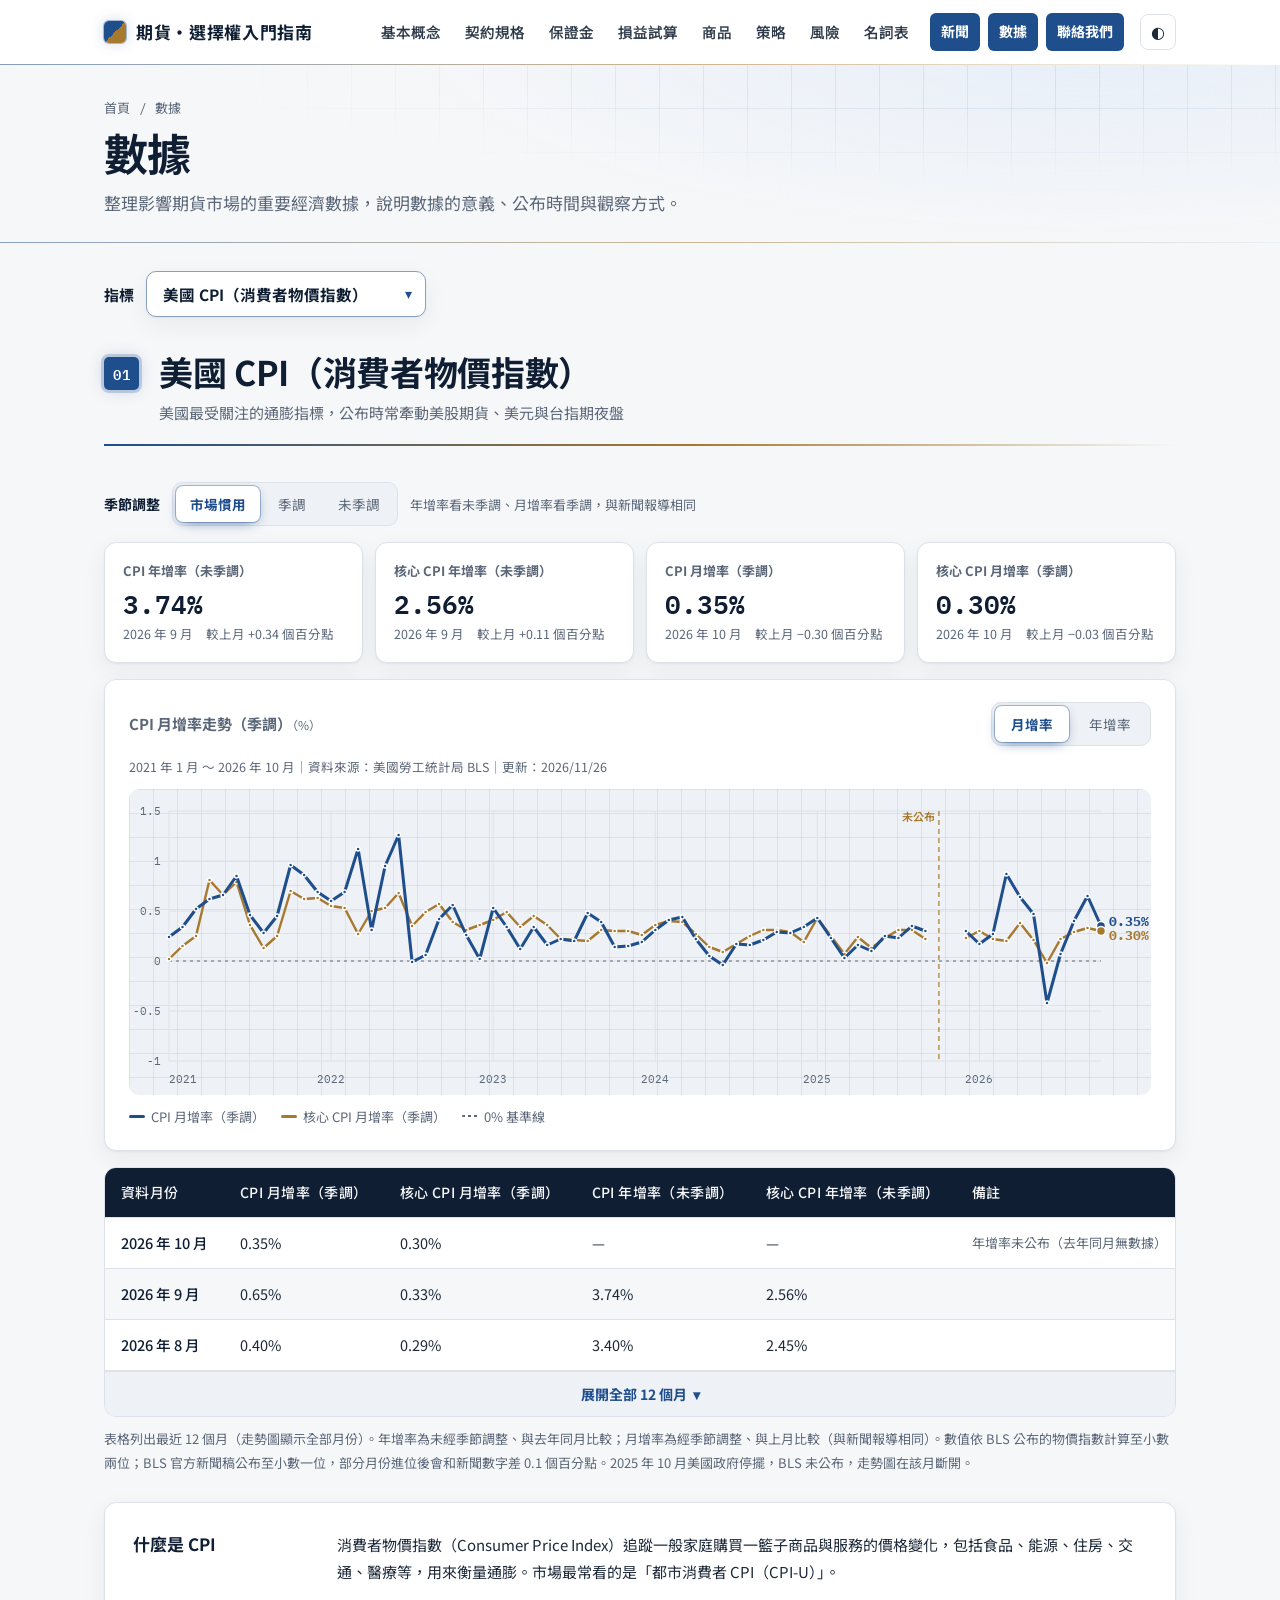
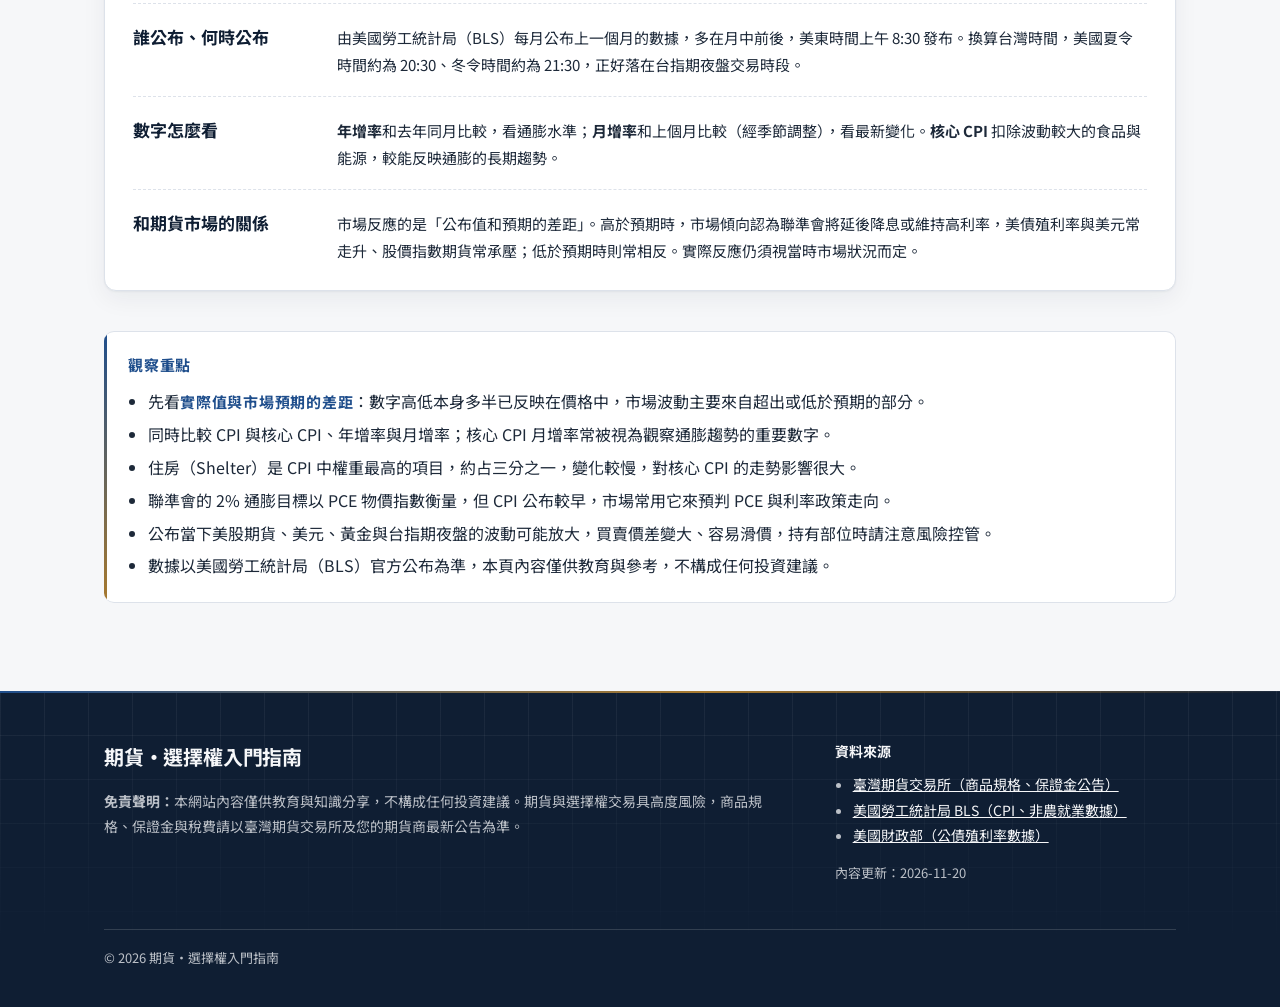
==== commit df2982bd: "全站用語統一：「合約」全部改為「契約」（選單「契約規格」、首頁、名詞表、海外期貨、試算器等，共 54 處） Co-Authored-By: Claude Opus 5.5 <noreply@anthr" ====
--- a/analysis.html
+++ b/analysis.html
@@ -21,7 +21,7 @@
       <button class="menu-btn" aria-label="開啟選單" aria-expanded="false">☰</button>
       <nav class="nav">
         <a href="index.html#what">基本概念</a>
-        <a href="index.html#terms">合約規格</a>
+        <a href="index.html#terms">契約規格</a>
         <a href="index.html#margin">保證金</a>
         <a href="index.html#calc">損益試算</a>
         <a href="index.html#products">商品</a>
--- a/style.css
+++ b/style.css
@@ -513,7 +513,7 @@
 .os-link:hover { border-color: var(--accent); }
 .os-link p { max-width: 680px; }
 
-/* 海外期貨：合約規格／保證金 切換 */
+/* 海外期貨：契約規格／保證金 切換 */
 .os-view { margin-bottom: 18px; }
 .os-table.os-margin { min-width: 640px; }
 .os-table td.num, .os-table.os-margin th:nth-child(n+6) { text-align: right; }
@@ -1005,3 +1005,18 @@
 @media (max-width: 560px) { .cpi-kpis.yld-kpis { grid-template-columns: repeat(2, minmax(0, 1fr)); } }
 /* 數據頁：先圖表、再數據介紹 */
 .card.cpi-intro.cpi-intro-after { margin: 28px 0 0; }
+/* 首頁右側規格卡：交易時間 */
+.spec-hours { padding: 14px 22px 16px; border-top: 1px solid var(--line); display: flex; flex-direction: column; gap: 10px; }
+.spec-hours-h { margin: 0; font-size: 14px; font-weight: 700; color: var(--ink); }
+.spec-hours-h small { font-weight: 400; color: var(--muted); font-size: 12.5px; }
+.spec-session { display: flex; align-items: center; gap: 12px; }
+.spec-session > div { display: flex; flex-direction: column; line-height: 1.35; }
+.spec-session > div > b { font-size: 16px; color: var(--ink); }
+.spec-session small { font-size: 12.5px; color: var(--muted); }
+.spec-session small b { color: var(--accent); font-weight: 600; }
+.spec-tag { flex: none; display: inline-grid; place-items: center; min-width: 44px; padding: 4px 8px; border-radius: 6px; font-size: 13px; font-weight: 700; }
+.spec-tag.day { background: color-mix(in srgb, var(--gold) 18%, transparent); color: color-mix(in srgb, var(--gold) 80%, var(--ink)); }
+.spec-tag.night { background: var(--accent-soft); color: var(--accent); }
+.spec-hours-note { margin: 0; font-size: 12px; color: var(--muted); line-height: 1.6; }
+/* 交易時間放在規格卡最上方（標題下）：上方不用分隔線，下方用虛線和規格分開 */
+.spec-sheet header + .spec-hours { border-top: 0; border-bottom: 1px solid var(--line); background: color-mix(in srgb, var(--accent-soft) 45%, transparent); }
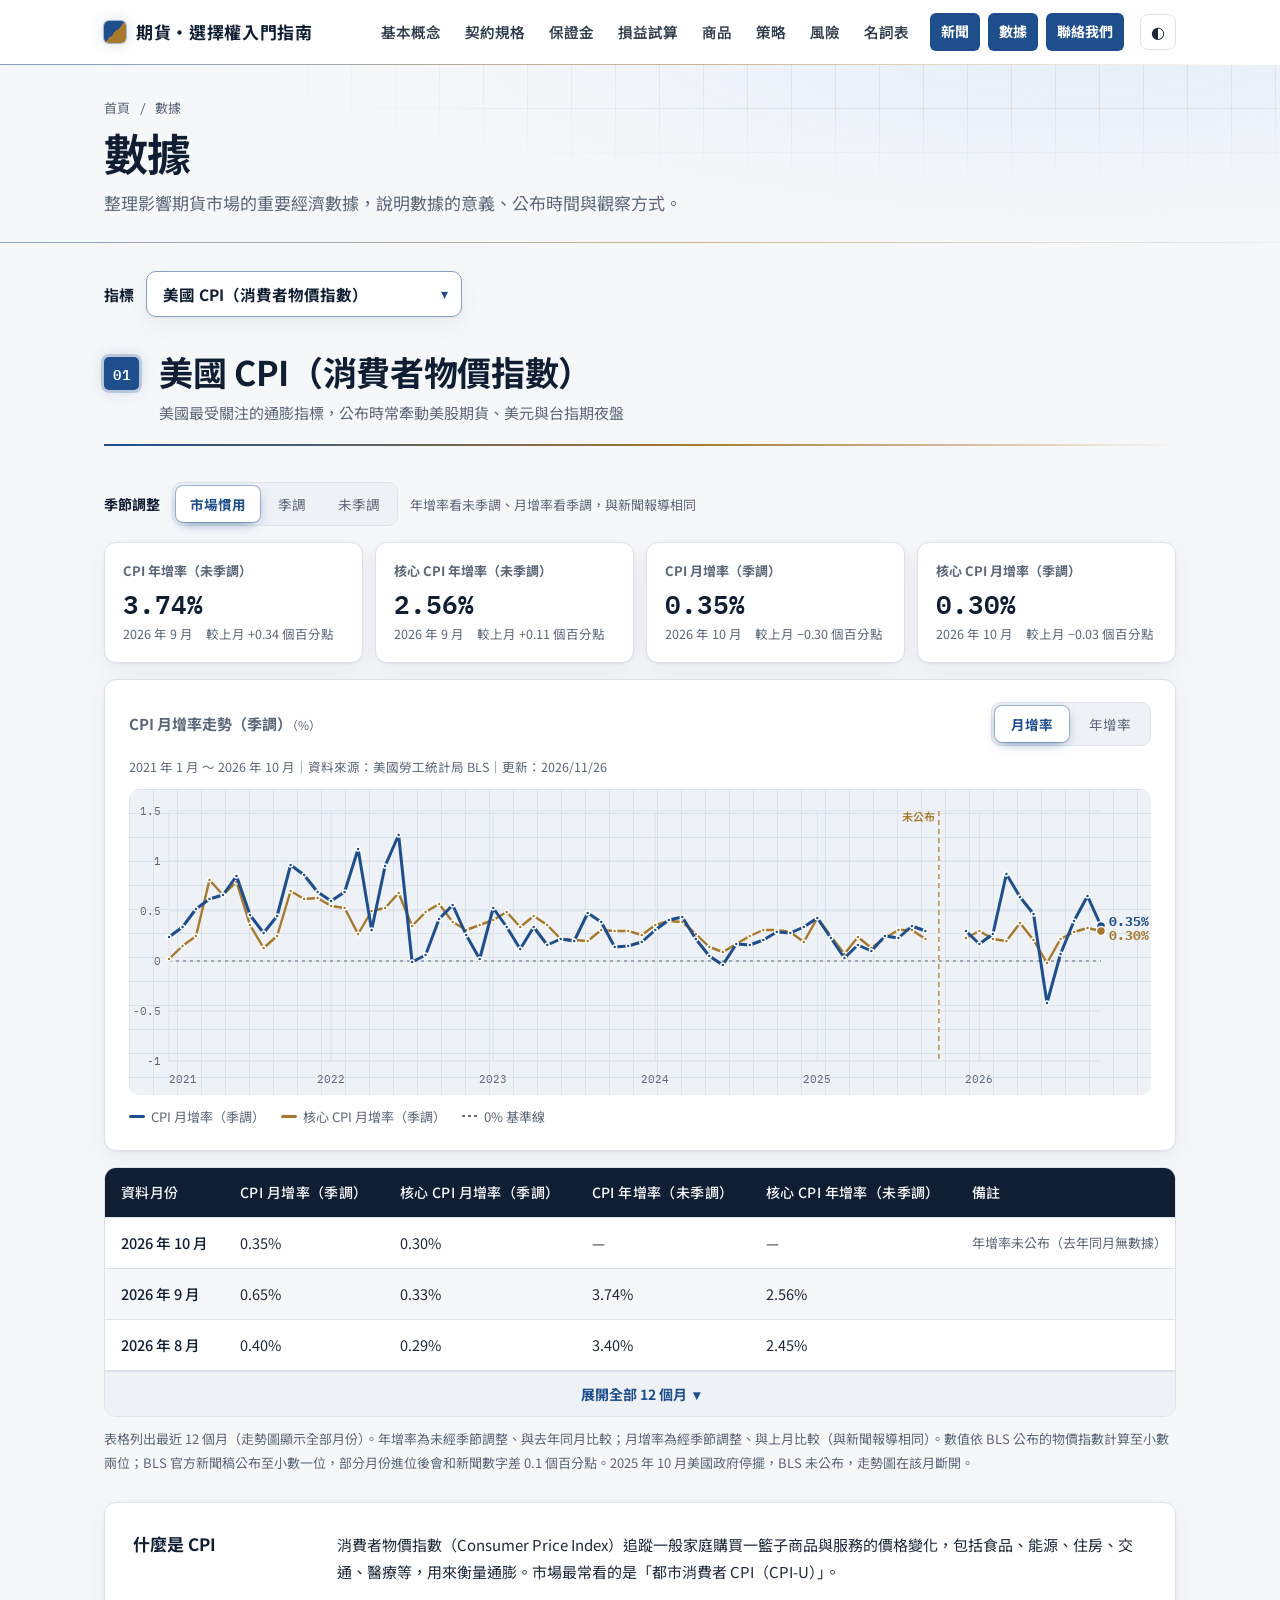
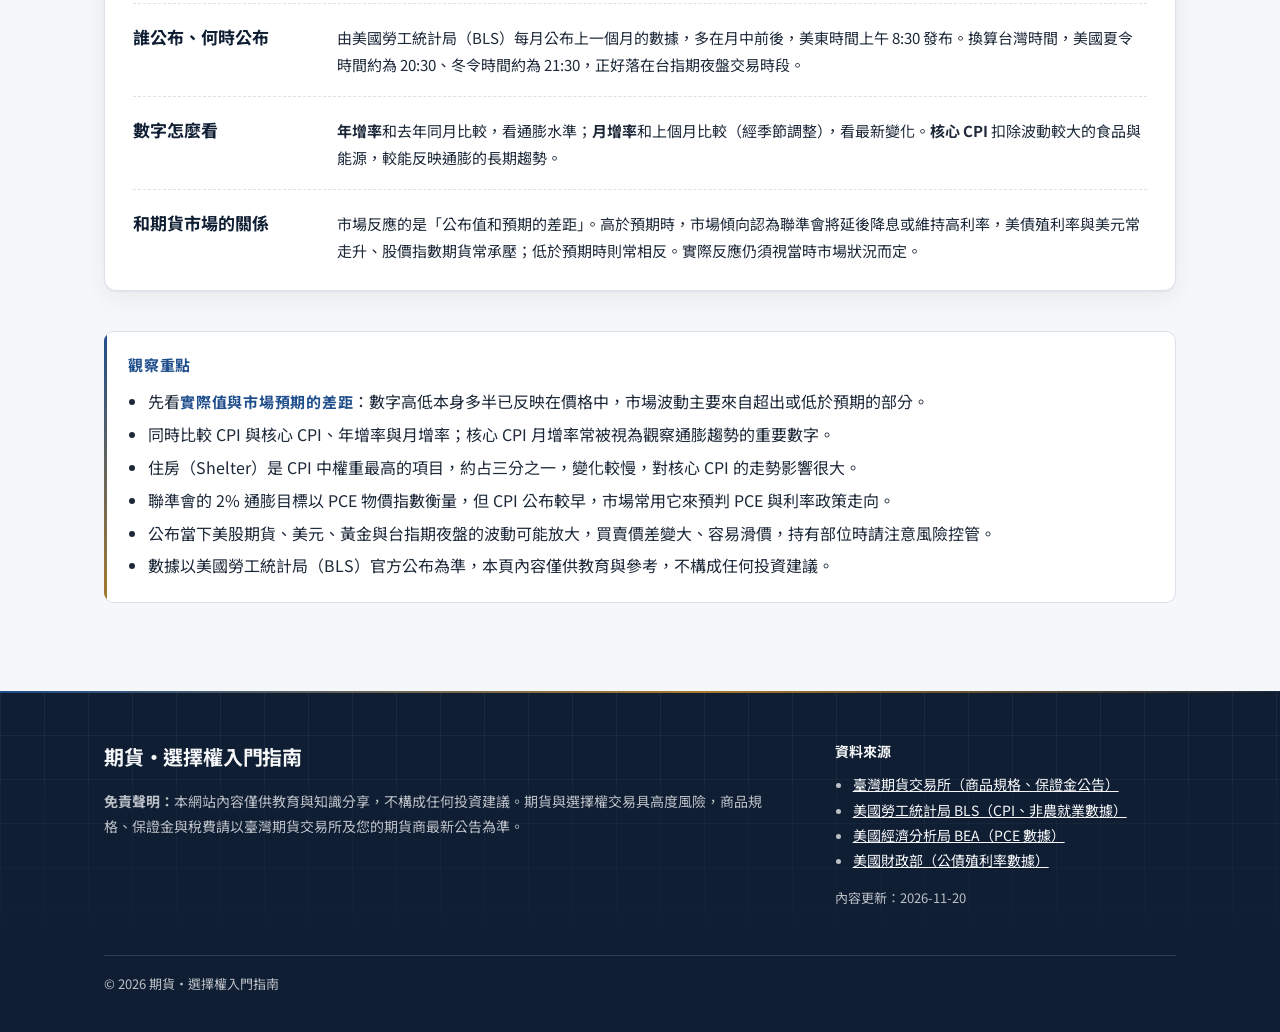
==== commit b6bbaadd: "數據頁：新增「美國 PCE（個人消費支出物價指數）」（2021/01～2026/10，資料來源 BEA，季調）：最新數據、月增率／年增率走勢、最近 12 個月表格與介紹；CPI 與 PCE 改用同一套" ====
--- a/analysis.html
+++ b/analysis.html
@@ -4,7 +4,7 @@
   <meta charset="utf-8">
   <meta name="viewport" content="width=device-width, initial-scale=1">
   <title>數據｜期貨・選擇權入門指南</title>
-  <meta name="description" content="影響期貨市場的重要經濟數據：美國 CPI（消費者物價指數）、非農就業與公債殖利率的意義、公布時間、觀察方式與走勢圖。">
+  <meta name="description" content="影響期貨市場的重要經濟數據：美國 CPI、PCE、非農就業與公債殖利率的意義、公布時間、觀察方式與走勢圖。">
   <link rel="preconnect" href="https://fonts.googleapis.com">
   <link rel="preconnect" href="https://fonts.gstatic.com" crossorigin>
   <!-- 字型非同步載入：先用系統字型顯示，不擋住畫面 -->
@@ -53,6 +53,7 @@
         <div class="ind-select-box">
           <select id="ind-select" aria-label="選擇要查看的經濟指標">
             <option value="cpi">美國 CPI（消費者物價指數）</option>
+            <option value="pce">美國 PCE（個人消費支出物價指數）</option>
             <option value="nfp">美國非農就業</option>
             <option value="yield">美國公債殖利率</option>
           </select>
@@ -127,10 +128,67 @@
       </div>
     </section>
 
-    <section class="section ind-panel" id="nfp" data-ind="nfp">
+    <section class="section ind-panel" id="pce" data-ind="pce">
       <div class="wrap">
         <header class="sec-head">
           <span class="num">02</span>
+          <div><h2>美國 PCE（個人消費支出物價指數）</h2><p>聯準會 2% 通膨目標採用的指標，牽動利率政策預期與美債殖利率</p></div>
+        </header>
+
+        <div class="cpi-panel">
+          <div class="cpi-kpis" id="pce-kpis"></div>
+          <p class="hint cpi-extra" id="pce-extra" hidden></p>
+          <div class="card cpi-chart-card">
+            <div class="cpi-chart-h">
+              <p class="sc-chart-h"><span id="pce-title">PCE 月增率走勢</span><small>（%）</small></p>
+              <div class="tabs cpi-tabs" role="group" aria-label="切換圖表檢視方式">
+                <button type="button" class="tab active" data-mode="mom" aria-pressed="true">月增率</button>
+                <button type="button" class="tab" data-mode="yoy" aria-pressed="false">年增率</button>
+              </div>
+            </div>
+            <p class="hint cpi-meta" id="pce-meta"></p>
+            <!-- 圖表位置：在 data.js 的 usPce.rows 填入數據後，這裡會自動畫出走勢圖 -->
+            <div class="sc-chart cpi-chart" id="pce-chart"></div>
+            <div class="sc-legend">
+              <span><i class="sc-sw sc-sw1"></i><span id="pce-lg1">PCE 月增率</span></span>
+              <span><i class="sc-sw sc-sw2"></i><span id="pce-lg2">核心 PCE 月增率</span></span>
+              <span><i class="sc-sw sc-sw-spot"></i><span id="pce-lg3">0% 基準線</span></span>
+            </div>
+          </div>
+          <div class="table-wrap cpi-table">
+            <table>
+              <thead id="pce-head"></thead>
+              <tbody id="pce-rows"></tbody>
+            </table>
+            <button type="button" class="cpi-toggle" id="pce-toggle" aria-controls="pce-rows" aria-expanded="false" hidden></button>
+          </div>
+          <p class="hint cpi-note" id="pce-note"></p>
+        </div>
+
+        <article class="card cpi-intro cpi-intro-after">
+          <section class="cpi-item"><h3>什麼是 PCE</h3><p>個人消費支出物價指數（Personal Consumption Expenditures Price Index）衡量美國民眾實際消費的商品與服務價格變化。涵蓋範圍比 CPI 廣，例如雇主或政府替民眾支付的醫療費用也計算在內，而且各項目的權重會隨消費習慣調整。</p></section>
+          <section class="cpi-item"><h3>誰公布、何時公布</h3><p>由美國經濟分析局（BEA）在「個人所得與支出」報告中公布，通常在每月月底前後發布上一個月的數據，美東時間上午 8:30。換算台灣時間，美國夏令時間約為 20:30、冬令時間約為 21:30，落在台指期夜盤交易時段。</p></section>
+          <section class="cpi-item"><h3>數字怎麼看</h3><p><b>年增率</b>和去年同月比較，看通膨水準；<b>月增率</b>和上個月比較，看最新變化。<b>核心 PCE</b> 扣除波動較大的食品與能源，較能反映通膨的長期趨勢。BEA 的月資料只公布經季節調整的數字。</p></section>
+          <section class="cpi-item"><h3>和期貨市場的關係</h3><p>聯準會的 2% 通膨目標以 PCE 衡量，核心 PCE 常被視為判斷通膨趨勢的重點，因此直接影響利率政策預期。由於 CPI 較早公布，市場通常已大致推估出 PCE 的數字，公布時的意外幅度多半較小；但與預期差距大時，仍會牽動美債殖利率、美元與股價指數期貨。</p></section>
+        </article>
+
+        <div class="keypoints">
+          <b>觀察重點</b>
+          <ul>
+            <li>PCE 通常比 CPI 略低，主要差在涵蓋範圍與權重：例如住房在 PCE 的權重明顯低於 CPI，醫療的權重則較高。</li>
+            <li>聯準會的 2% 目標以 PCE 年增率衡量；核心 PCE 排除食品與能源，用來觀察通膨的趨勢方向。</li>
+            <li>CPI 與 PPI 公布後，市場會先推估 PCE，所以 PCE 公布當下的波動常小於 CPI；可以和本頁的 CPI 一起比較。</li>
+            <li>公布當下美股期貨、美元與台指期夜盤的波動可能放大，買賣價差變大、容易滑價，持有部位時請注意風險控管。</li>
+            <li>數據以美國經濟分析局（BEA）官方公布為準，本頁內容僅供教育與參考，不構成任何投資建議。</li>
+          </ul>
+        </div>
+      </div>
+    </section>
+
+    <section class="section ind-panel" id="nfp" data-ind="nfp">
+      <div class="wrap">
+        <header class="sec-head">
+          <span class="num">03</span>
           <div><h2>美國非農就業</h2><p>美國就業市場最受關注的指標，常牽動聯準會利率預期與台指期夜盤</p></div>
         </header>
 
@@ -192,7 +250,7 @@
     <section class="section ind-panel" id="yield" data-ind="yield">
       <div class="wrap">
         <header class="sec-head">
-          <span class="num">03</span>
+          <span class="num">04</span>
           <div><h2>美國公債殖利率</h2><p>全球資金成本的基準，牽動美股、美元與台指期的評價</p></div>
         </header>
 
@@ -272,7 +330,7 @@
     <section class="section" id="screener" hidden>
       <div class="wrap">
         <header class="sec-head">
-          <span class="num">04</span>
+          <span class="num">05</span>
           <div><h2>選擇權策略篩選器</h2><p>依你的報價、看法與資金條件，比較各策略的損益與所需資金</p></div>
         </header>
 
@@ -380,6 +438,7 @@
         <ul class="sources">
           <li><a href="https://www.taifex.com.tw/" target="_blank" rel="noopener">臺灣期貨交易所（商品規格、保證金公告）</a></li>
           <li><a href="https://www.bls.gov/cpi/" target="_blank" rel="noopener">美國勞工統計局 BLS（CPI、非農就業數據）</a></li>
+          <li><a href="https://www.bea.gov/data/personal-consumption-expenditures-price-index" target="_blank" rel="noopener">美國經濟分析局 BEA（PCE 數據）</a></li>
           <li><a href="https://home.treasury.gov/resource-center/data-chart-center/interest-rates" target="_blank" rel="noopener">美國財政部（公債殖利率數據）</a></li>
         </ul>
         <p class="small">內容更新：<span id="updated"></span></p>
--- a/style.css
+++ b/style.css
@@ -1020,3 +1020,14 @@
 .spec-hours-note { margin: 0; font-size: 12px; color: var(--muted); line-height: 1.6; }
 /* 交易時間放在規格卡最上方（標題下）：上方不用分隔線，下方用虛線和規格分開 */
 .spec-sheet header + .spec-hours { border-top: 0; border-bottom: 1px solid var(--line); background: color-mix(in srgb, var(--accent-soft) 45%, transparent); }
+/* 首頁「期貨與股票的差異」表格：全部置中 */
+.tbl-center th, .tbl-center td { text-align: center; }
+/* 「期貨」欄：標題稍微往左，內容以標題為基準一起靠左對齊 */
+.tbl-center th:nth-child(3), .tbl-center td:nth-child(3) { text-align: left; padding-left: 48px; }
+@media (max-width: 640px) { .tbl-center th:nth-child(3), .tbl-center td:nth-child(3) { padding-left: 20px; } }
+.td-lines span { display: block; }
+
+/* 新聞分頁（每頁 10 則）：按鈕沿用 .news-chip 樣式 */
+.news-pager { display: flex; flex-wrap: wrap; justify-content: center; gap: 8px; max-width: 900px; margin: 16px 0 0; }
+.news-pager .news-chip { min-width: 40px; }
+.news-pager .news-chip:disabled { opacity: .4; cursor: default; }
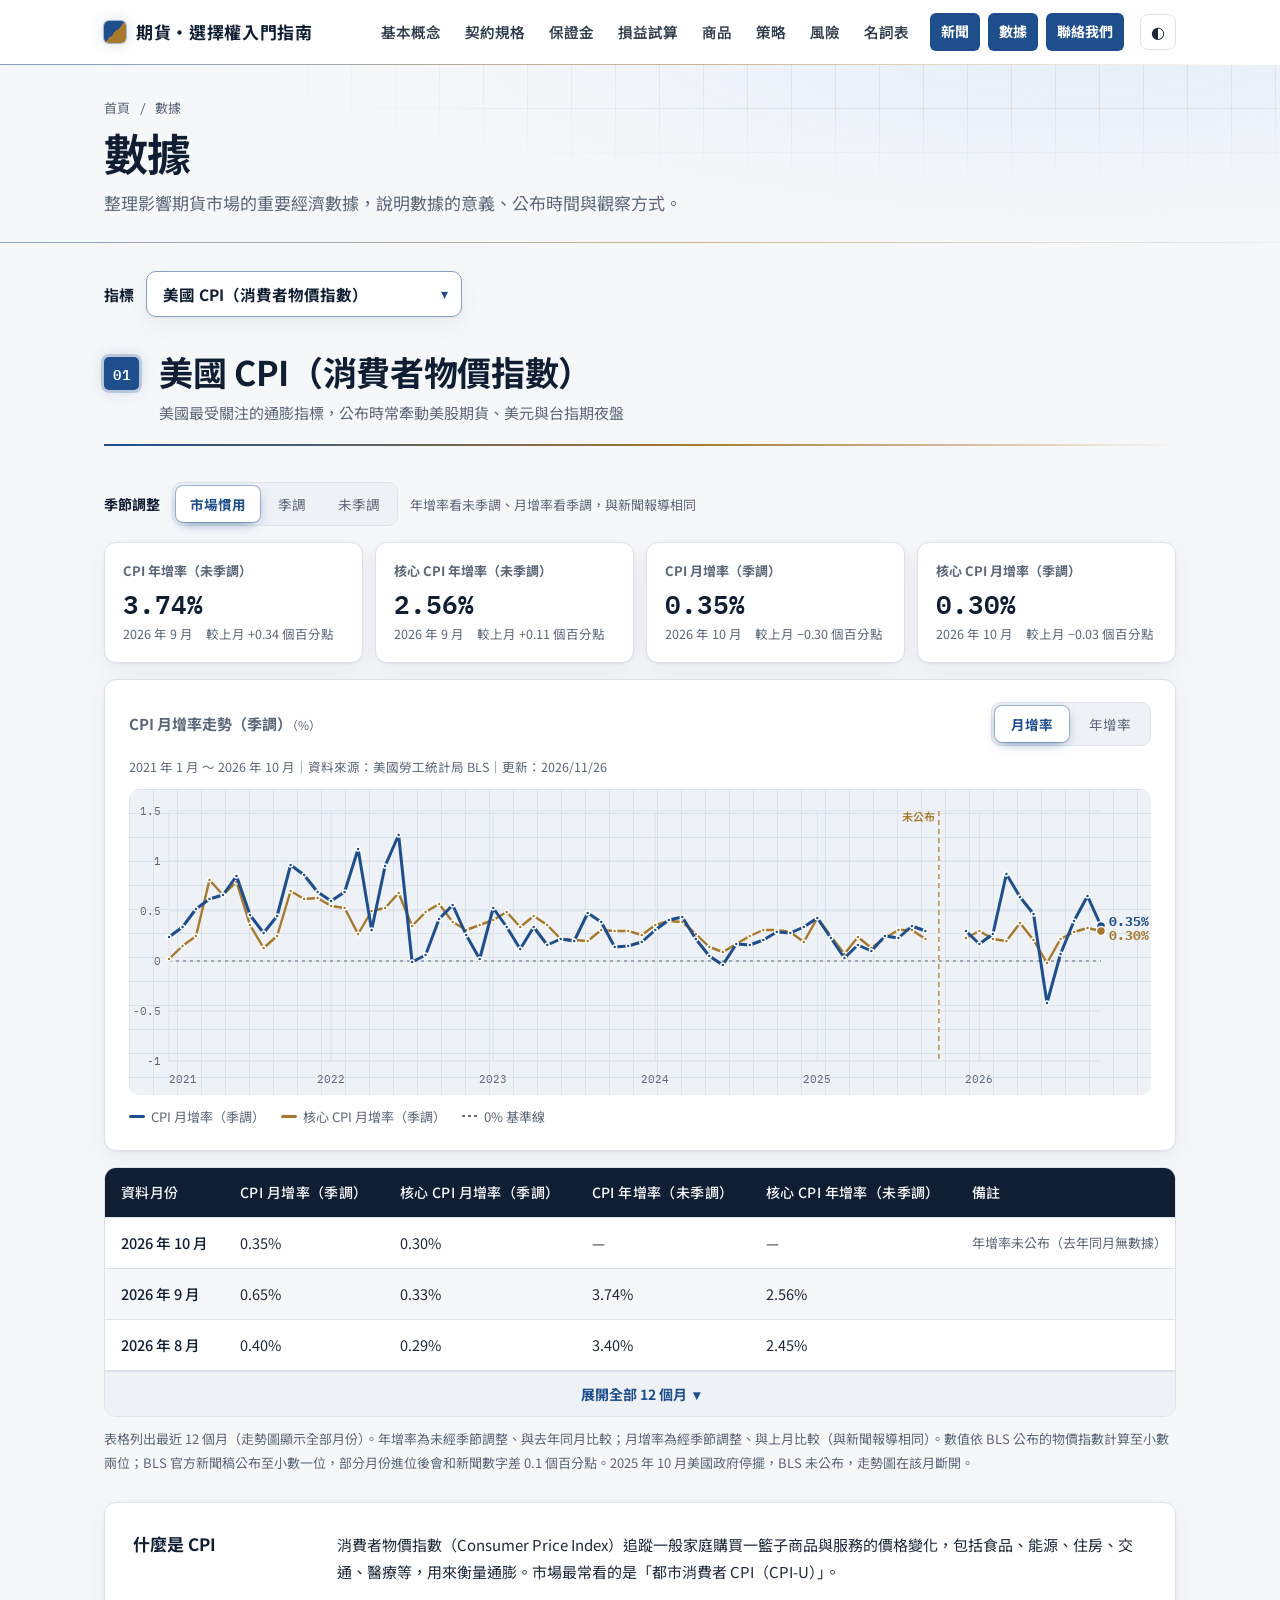
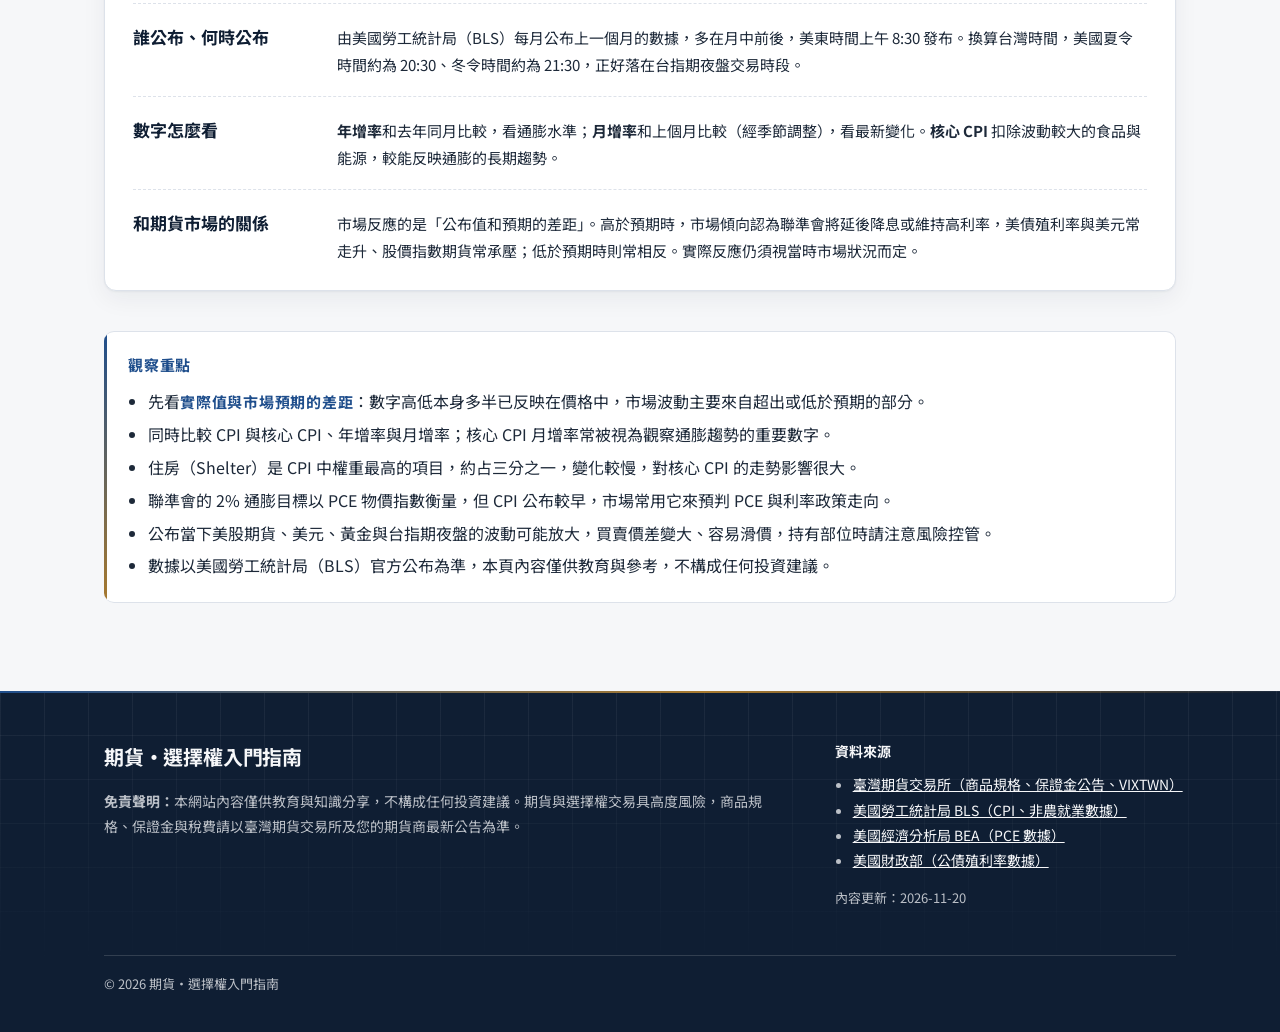
==== commit 85018a93: "數據頁：新增臺指選擇權波動率指數 VIXTWN（期交所官方每日收盤值 79 天，2026/8/3～11/26）：最新／期間最高／最低／平均、日頻走勢圖（1 個月／3 個月／全部）、近 20 個交易日表" ====
--- a/analysis.html
+++ b/analysis.html
@@ -46,7 +46,7 @@
       </div>
     </section>
 
-    <!-- 指標下拉選單：選了哪一個，下方就只顯示那一個指標（網址加 #cpi 或 #nfp 可直接開啟） -->
+    <!-- 指標下拉選單：選了哪一個，下方就只顯示那一個指標（網址加 #cpi、#nfp 或 #vix 可直接開啟） -->
     <div class="ind-bar-wrap">
       <div class="wrap ind-bar">
         <label class="ind-pick" for="ind-select">指標</label>
@@ -56,6 +56,7 @@
             <option value="pce">美國 PCE（個人消費支出物價指數）</option>
             <option value="nfp">美國非農就業</option>
             <option value="yield">美國公債殖利率</option>
+            <option value="vix">臺指選擇權波動率指數（VIXTWN）</option>
           </select>
         </div>
       </div>
@@ -326,11 +327,65 @@
       </div>
     </section>
 
+    <section class="section ind-panel" id="vix" data-ind="vix">
+      <div class="wrap">
+        <header class="sec-head">
+          <span class="num">05</span>
+          <div><h2>臺指選擇權波動率指數（VIXTWN）</h2><p>由臺指選擇權價格推算市場對台股未來波動的預期，常被稱為「恐慌指數」</p></div>
+        </header>
+
+        <div class="cpi-panel">
+          <div class="yld-range">
+            <span class="cpi-adj-l">期間</span>
+            <div class="tabs cpi-adj-tabs" role="group" aria-label="切換圖表期間" id="vix-range">
+              <button type="button" class="tab" data-days="31" aria-pressed="false">1 個月</button>
+              <button type="button" class="tab" data-days="92" aria-pressed="false">3 個月</button>
+              <button type="button" class="tab active" data-days="0" aria-pressed="true">全部</button>
+            </div>
+          </div>
+
+          <div class="cpi-kpis" id="vix-kpis"></div>
+          <div class="card cpi-chart-card">
+            <div class="cpi-chart-h">
+              <p class="sc-chart-h">VIXTWN 走勢<small>（每日收盤）</small></p>
+            </div>
+            <p class="hint cpi-meta" id="vix-meta"></p>
+            <div class="sc-chart cpi-chart yld-chart" id="vix-chart"></div>
+          </div>
+          <div class="table-wrap cpi-table">
+            <table>
+              <thead><tr><th>日期</th><th>VIXTWN</th><th>較前一交易日</th></tr></thead>
+              <tbody id="vix-rows"></tbody>
+            </table>
+            <button type="button" class="cpi-toggle" id="vix-toggle" aria-controls="vix-rows" aria-expanded="false" hidden></button>
+          </div>
+          <p class="hint cpi-note" id="vix-note"></p>
+        </div>
+
+        <article class="card cpi-intro cpi-intro-after">
+          <section class="cpi-item"><h3>什麼是 VIXTWN</h3><p>臺指選擇權波動率指數由臺灣期貨交易所編製，參考美國芝加哥選擇權交易所（CBOE）VIX 指數的方法，以臺指選擇權（TXO）近月與次近月契約的價格，推算市場預期台股未來 30 天的年化波動程度（%）。</p></section>
+          <section class="cpi-item"><h3>誰公布、何時公布</h3><p>由臺灣期貨交易所在交易時間內即時計算並公布。本頁採用每個交易日的收盤值，台股休市日沒有資料。</p></section>
+          <section class="cpi-item"><h3>數字怎麼看</h3><p>數字越高，代表市場預期台股接下來的波動越大、避險需求越強。例如 20 代表市場預期未來一年的波動約 20%，粗略換算約為未來 30 天 ±5.8%（20 ÷ √12）的幅度，只是統計上的估計，不是漲跌預測。指數常在台股急跌時快速走高，與台股走勢多呈反向。</p></section>
+          <section class="cpi-item"><h3>和期貨市場的關係</h3><p>波動率越高，選擇權的權利金通常越貴，買權與賣權都一樣；賣方承擔的風險也越大。波動放大時，台指期的價格跳動與盤中震盪幅度常跟著擴大，期交所也可能調整保證金。</p></section>
+        </article>
+
+        <div class="keypoints">
+          <b>觀察重點</b>
+          <ul>
+            <li>VIXTWN 看的是「波動的大小」，不是方向；數字高代表市場預期震盪大，漲跌都有可能。</li>
+            <li>指數突然大幅跳升，常出現在重大消息或急跌行情時，可以和台指期走勢、外資期貨部位一起觀察。</li>
+            <li>波動率偏高時買進選擇權的成本較高，偏低時相對便宜；選擇權賣方則要留意波動突然放大的風險。</li>
+            <li>數值以臺灣期貨交易所公布為準。本頁內容僅供教育與參考，不構成任何投資建議。</li>
+          </ul>
+        </div>
+      </div>
+    </section>
+
     <!-- 選擇權策略篩選器暫時停用：要恢復顯示，刪掉下一行的 hidden -->
     <section class="section" id="screener" hidden>
       <div class="wrap">
         <header class="sec-head">
-          <span class="num">05</span>
+          <span class="num">06</span>
           <div><h2>選擇權策略篩選器</h2><p>依你的報價、看法與資金條件，比較各策略的損益與所需資金</p></div>
         </header>
 
@@ -436,7 +491,7 @@
       <div>
         <p class="footer-h">資料來源</p>
         <ul class="sources">
-          <li><a href="https://www.taifex.com.tw/" target="_blank" rel="noopener">臺灣期貨交易所（商品規格、保證金公告）</a></li>
+          <li><a href="https://www.taifex.com.tw/" target="_blank" rel="noopener">臺灣期貨交易所（商品規格、保證金公告、VIXTWN）</a></li>
           <li><a href="https://www.bls.gov/cpi/" target="_blank" rel="noopener">美國勞工統計局 BLS（CPI、非農就業數據）</a></li>
           <li><a href="https://www.bea.gov/data/personal-consumption-expenditures-price-index" target="_blank" rel="noopener">美國經濟分析局 BEA（PCE 數據）</a></li>
           <li><a href="https://home.treasury.gov/resource-center/data-chart-center/interest-rates" target="_blank" rel="noopener">美國財政部（公債殖利率數據）</a></li>
--- a/style.css
+++ b/style.css
@@ -294,7 +294,7 @@
 
 /* ============ 名詞表 ============ */
 .search { max-width: 440px; margin-bottom: 20px; }
-.glossary { display: grid; grid-template-columns: repeat(auto-fill, minmax(320px, 1fr)); gap: 0 32px; margin: 0; }
+.glossary { display: grid; grid-template-columns: repeat(auto-fill, minmax(min(320px, 100%), 1fr)); gap: 0 32px; margin: 0; }
 .glossary div { padding: 14px 0; border-bottom: 1px solid var(--line); }
 .glossary dt { font-weight: 700; color: var(--ink); }
 .glossary dd { margin: 2px 0 0; color: var(--muted); font-size: 15px; }
@@ -1031,3 +1031,122 @@
 .news-pager { display: flex; flex-wrap: wrap; justify-content: center; gap: 8px; max-width: 900px; margin: 16px 0 0; }
 .news-pager .news-chip { min-width: 40px; }
 .news-pager .news-chip:disabled { opacity: .4; cursor: default; }
+/* 首頁圖 2：帳戶權益變化（重新設計） */
+#mc-chart svg { display: block; width: 100%; height: auto; }
+.mc-zone { fill: color-mix(in srgb, var(--up) 5%, transparent); }
+.mc-zone-l { fill: color-mix(in srgb, var(--up) 70%, var(--muted)); font-size: 11.5px; font-weight: 700; letter-spacing: .1em; }
+.mc-grid { stroke: var(--line); stroke-width: 1; opacity: .7; }
+.mc-ty { fill: var(--muted); font: 500 11.5px "Noto Sans TC", sans-serif; }   /* 不用等寬字型：小字時 0 的中間點容易被看成 8 */
+.mc-ref { stroke-width: 1.4; stroke-dasharray: 6 5; }
+.mc-ref.init { stroke: var(--muted); }
+.mc-ref.maint { stroke: var(--up); }
+.mc-ref-l { font-size: 11.5px; font-weight: 700; paint-order: stroke; stroke: var(--surface); stroke-width: 4px; }
+.mc-ref-l.init { fill: var(--muted); }
+.mc-ref-l.maint { fill: var(--up); }
+.mc-area { fill: url(#mcFill); }
+.mc-line { fill: none; stroke: var(--accent); stroke-width: 3; stroke-linejoin: round; stroke-linecap: round; }
+.mc-drop { stroke: var(--line); stroke-width: 1; stroke-dasharray: 2 4; }
+.mc-pt { fill: var(--surface); stroke: var(--accent); stroke-width: 3; }
+.mc-pt.call { fill: var(--up); stroke: var(--surface); stroke-width: 2; }
+.mc-halo { fill: color-mix(in srgb, var(--up) 22%, transparent); }
+.mc-pill { fill: var(--surface); stroke: color-mix(in srgb, var(--accent) 35%, var(--line)); stroke-width: 1; }
+.mc-val { fill: var(--ink); font: 700 11.5px "Noto Sans TC", sans-serif; }
+.mc-day { fill: var(--ink); font-size: 12px; font-weight: 700; }
+.mc-chg { fill: var(--muted); font: 700 11.5px "Noto Sans TC", sans-serif; }
+.mc-chg.pos { fill: var(--up); }
+.mc-chg.neg { fill: var(--down); }
+.mc-call-lead { stroke: var(--up); stroke-width: 1.5; }
+.mc-call-box { fill: var(--surface); stroke: var(--up); stroke-width: 1.5; filter: drop-shadow(0 4px 10px color-mix(in srgb, var(--up) 18%, transparent)); }
+.mc-call-t { fill: var(--up); font-size: 13px; font-weight: 700; }
+.mc-call-s { fill: var(--text); font-size: 11.5px; }
+
+/* ============ 手機與不同螢幕尺寸的瀏覽優化（只調整版面，不改內容） ============ */
+/* 橫向轉手機時不自動放大字；長網址、長數字可以換行，不會撐破版面 */
+html { -webkit-text-size-adjust: 100%; text-size-adjust: 100%; }
+body { overflow-wrap: break-word; }
+img, svg, video { max-width: 100%; }
+/* 表格在手機上左右滑動更順 */
+.table-wrap { -webkit-overflow-scrolling: touch; overscroll-behavior-x: contain; }
+
+/* 平板（選單收合、內容改單欄）：右側規格卡不要拉得太寬 */
+@media (max-width: 960px) {
+  .spec-sheet { max-width: 560px; width: 100%; justify-self: center; }
+  .nav a { padding: 12px 12px; font-size: 15.5px; border-radius: 8px; }
+  .nav a.nav-cta { padding: 12px; }
+  .nav { max-height: calc(100vh - 64px); overflow-y: auto; box-shadow: 0 12px 24px rgba(0, 0, 0, .12); }
+}
+
+/* 手機 */
+@media (max-width: 640px) {
+  /* iPhone 點輸入框時，字小於 16px 會自動放大整頁；改成 16px 就不會跳動 */
+  input, select, textarea, .sc-form input, .sc-form select { font-size: 16px; }
+  .ind-select-box select { font-size: 16px; }
+  /* 手指好點：分頁、篩選、按鈕至少約 40px 高 */
+  .tab, .news-chip, .yld-chip, .news-all, .cpi-toggle { min-height: 40px; }
+  .btn { min-height: 44px; display: inline-flex; align-items: center; justify-content: center; }
+  .seg label span { min-height: 42px; display: flex; align-items: center; justify-content: center; }
+  .g-index a, .g-index button, #g-index a { min-height: 36px; min-width: 36px; display: inline-flex; align-items: center; justify-content: center; }
+  /* 段落之間的留白縮小，少滑一點 */
+  .sec-head { margin-bottom: 24px; padding-bottom: 14px; }
+  .keypoints { margin-top: 28px; padding: 16px 18px; }
+  .keypoints ul { padding-left: 18px; }
+  h3.sub { margin-top: 36px; }
+  .card { padding: 18px 18px; }
+  .figure { padding: 14px; }
+  .warn { padding: 16px 18px; }
+}
+@media (max-width: 480px) {
+  .section { padding: 44px 0; }
+  .section.tight-top { padding-top: 20px; }
+  .hero { padding: 36px 0 32px; }
+  .hero h1 { font-size: clamp(28px, 8.2vw, 34px); line-height: 1.3; }
+  .hero .lead { font-size: 15.5px; }
+  .hero-cta { gap: 10px; }
+  .hero-cta .btn { flex: 1 1 0; }
+  .sec-head h2 { font-size: clamp(22px, 6.4vw, 26px); }
+  .sec-head p { font-size: 14px; }
+  .stats { margin-top: 32px; }
+  .stats div { padding-top: 12px; }
+  .footer { padding-top: 40px; }
+}
+/* 很窄的手機（例如 iPhone SE、小 Android） */
+@media (max-width: 360px) {
+  .wrap { padding: 0 12px; }
+  .card { padding: 16px 14px; }
+  .brand { font-size: 14px; }
+}
+/* 手機表格：字與留白縮小，數字不斷行；欄位少的數字表直接塞進畫面，不用左右滑 */
+@media (max-width: 480px) {
+  table { font-size: 14px; }
+  th, td { padding: 10px 10px; }
+  .num-table { min-width: 0; font-size: 13.5px; }
+  .num-table th, .num-table td { padding: 10px 6px; }
+  .num-table td:not(:first-child), .num-table th:not(:first-child) { white-space: nowrap; }
+  .num-table th:first-child, .num-table td:first-child { padding-left: 10px; }
+  .num-table th:last-child, .num-table td:last-child { padding-right: 10px; }
+}
+/* 手機：數據頁的數字卡片更緊湊，少滑一點 */
+@media (max-width: 480px) {
+  .cpi-kpis { gap: 10px; }
+  .cpi-kpi { padding: 12px 12px; gap: 2px; }
+  .cpi-v { font-size: 21px; }
+  .cpi-kpi small { font-size: 12px; line-height: 1.5; }
+  .yld-kpis .cpi-k, .yld-kpis2 .cpi-k { min-height: 0; }
+  .cpi-chart-card { padding: 14px 12px; }
+  .cpi-intro .cpi-item h3 { font-size: 16px; }
+}
+/* 手機：新聞分類改成一列左右滑動，標題列表更早出現 */
+@media (max-width: 640px) {
+  .news-bar { flex-wrap: nowrap; align-items: stretch; gap: 8px; }
+  .news-filter { flex-wrap: nowrap; overflow-x: auto; -webkit-overflow-scrolling: touch; scrollbar-width: none; padding-bottom: 2px; flex: 1 1 auto; min-width: 0; mask-image: linear-gradient(90deg, #000 88%, transparent); -webkit-mask-image: linear-gradient(90deg, #000 88%, transparent); }
+  .news-filter::-webkit-scrollbar { display: none; }
+  .news-chip { flex: none; white-space: nowrap; }
+  .news-all { flex: none; white-space: nowrap; }
+}
+/* 手機：所有內頁的頁首都縮小上下留白 */
+@media (max-width: 480px) {
+  .page-hero { padding: 24px 0 18px; }
+  .page-hero h1 { margin: 4px 0 8px; }
+  .page-hero .lead { margin-bottom: 6px; font-size: 15.5px; }
+  .page-hero + .section { padding-top: 28px; }
+}
